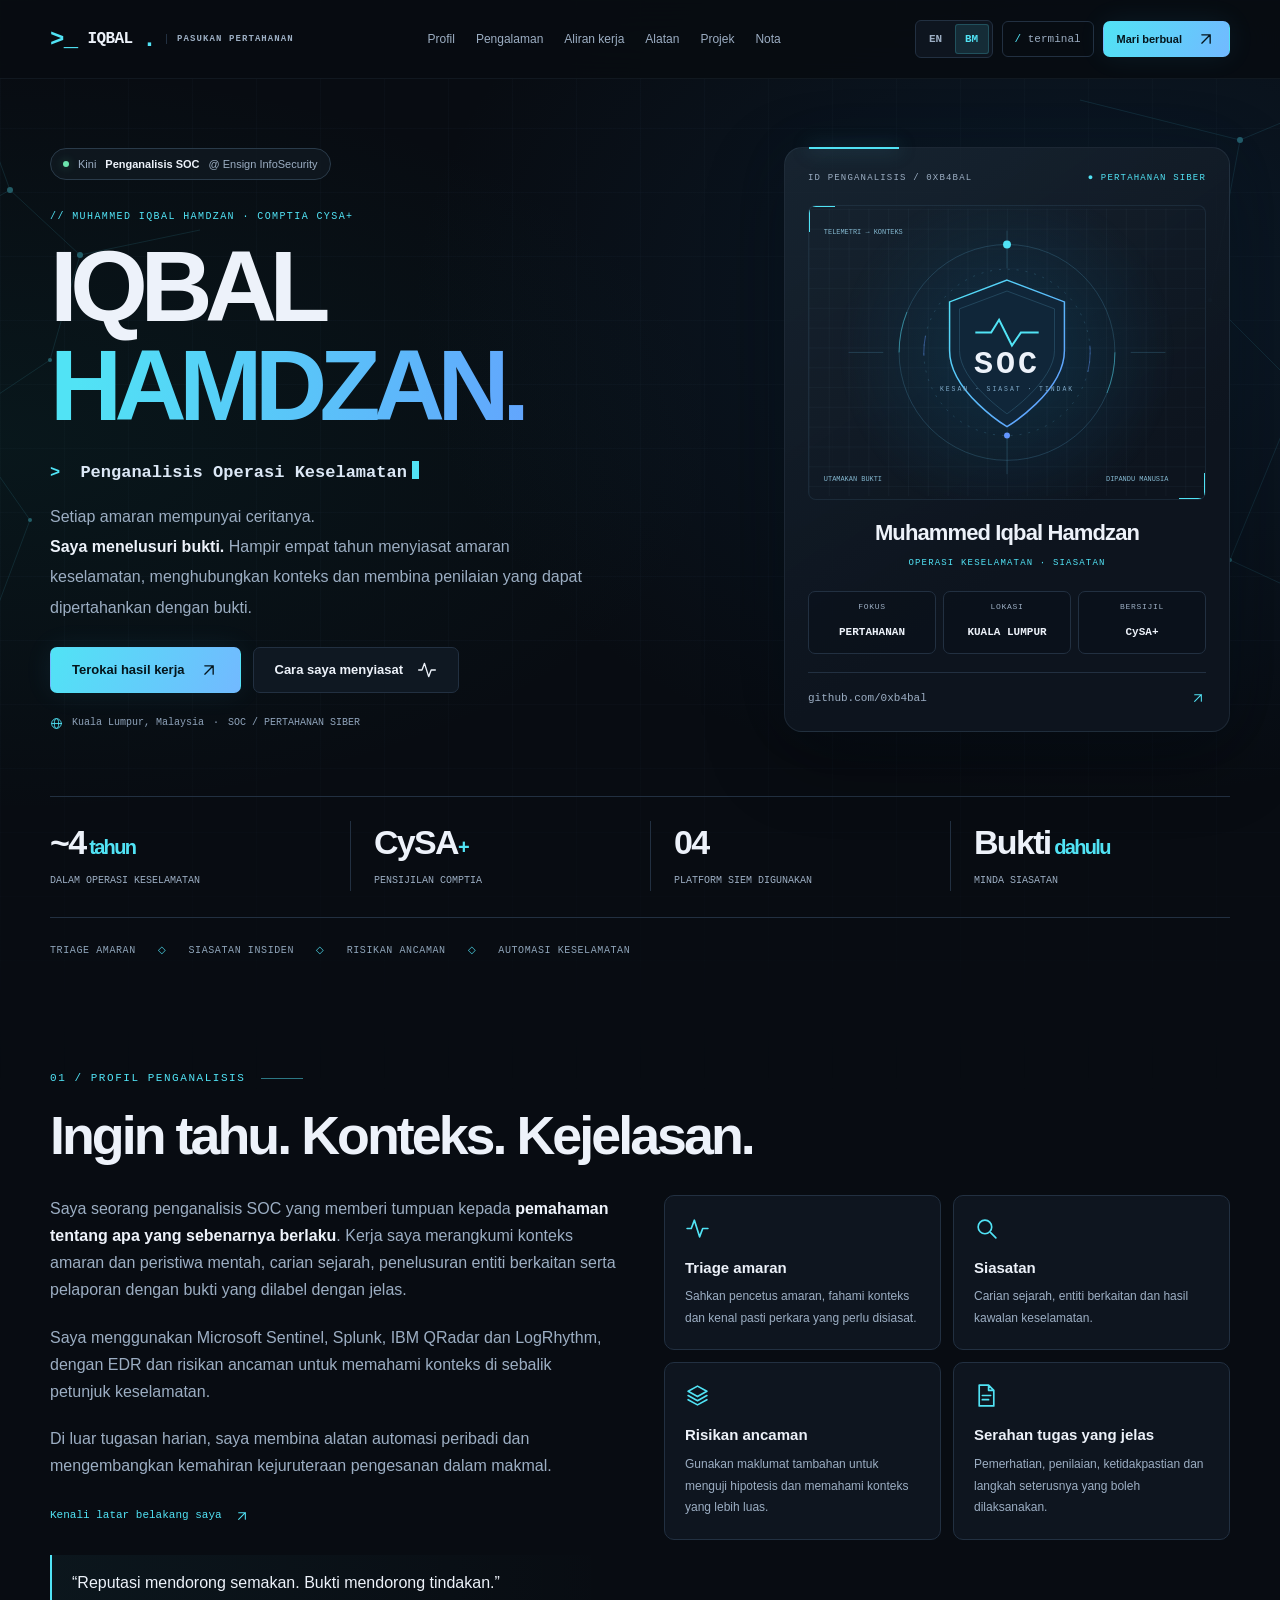
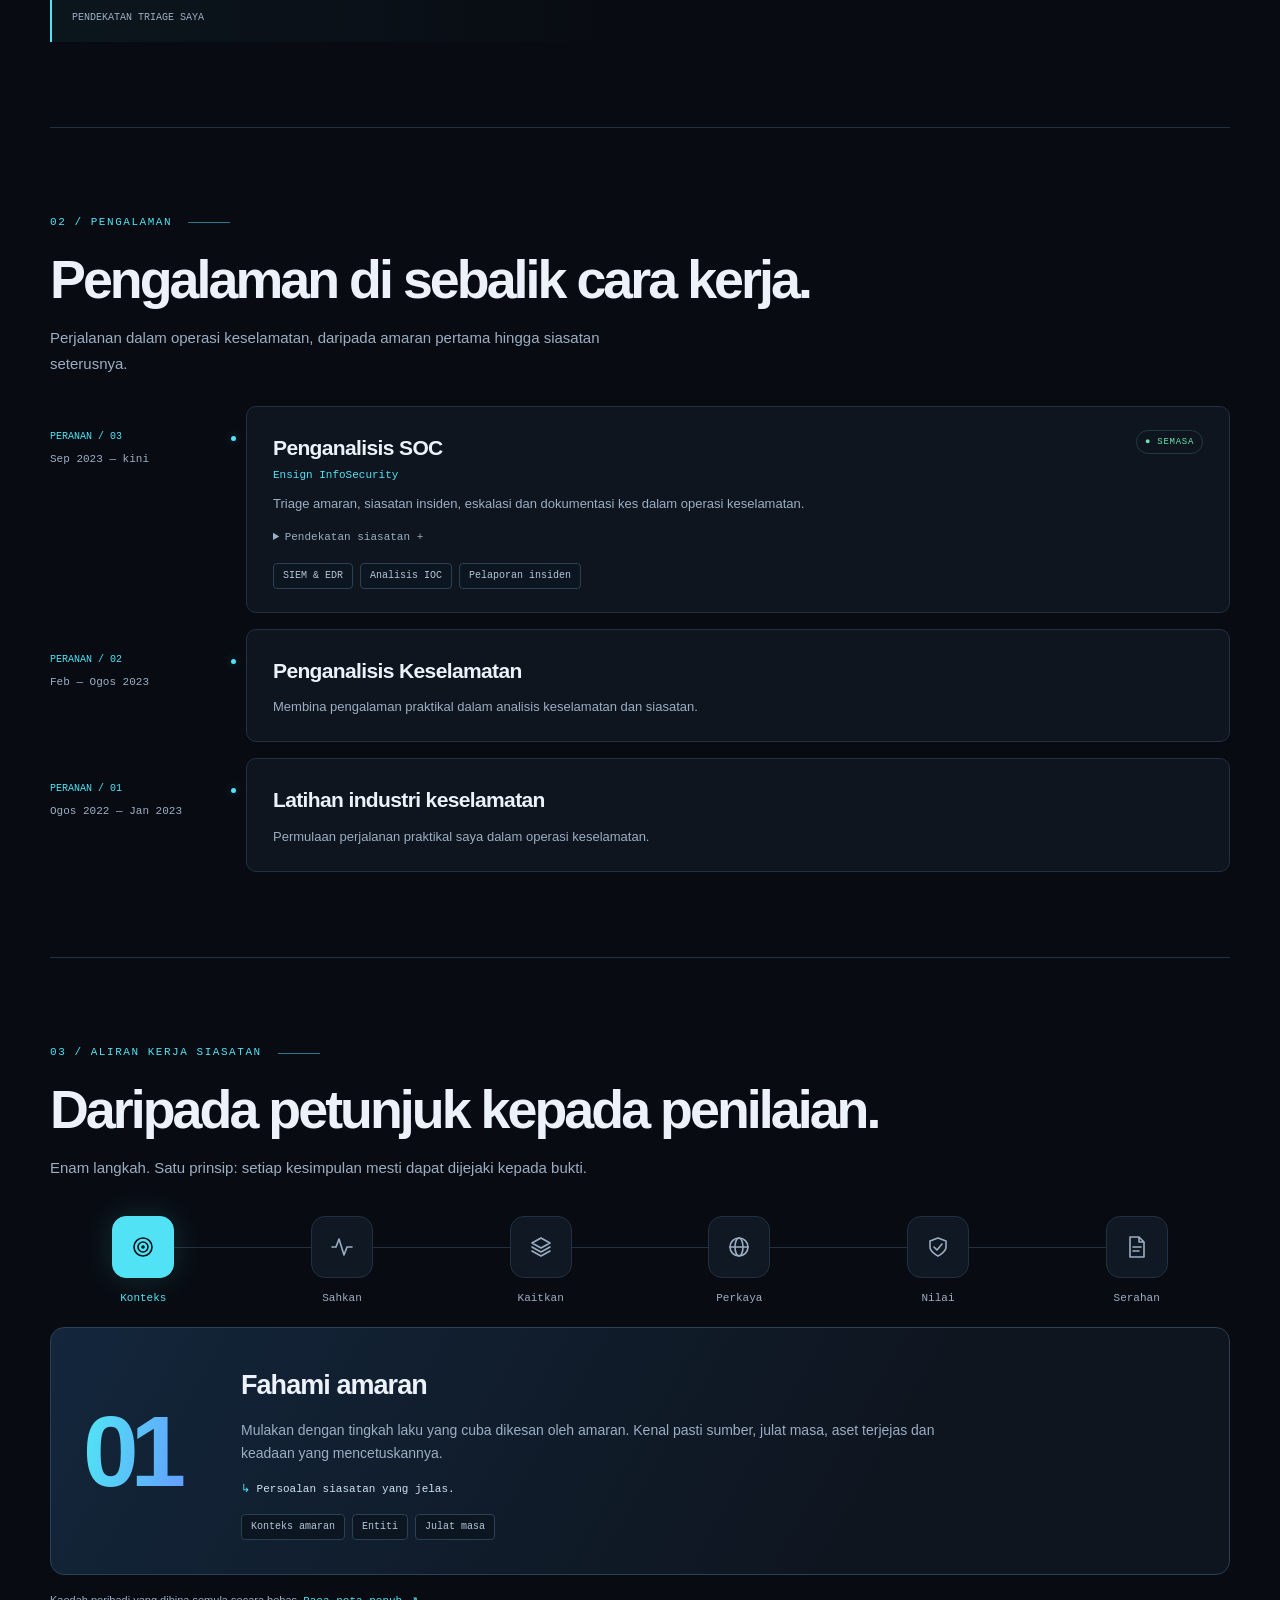
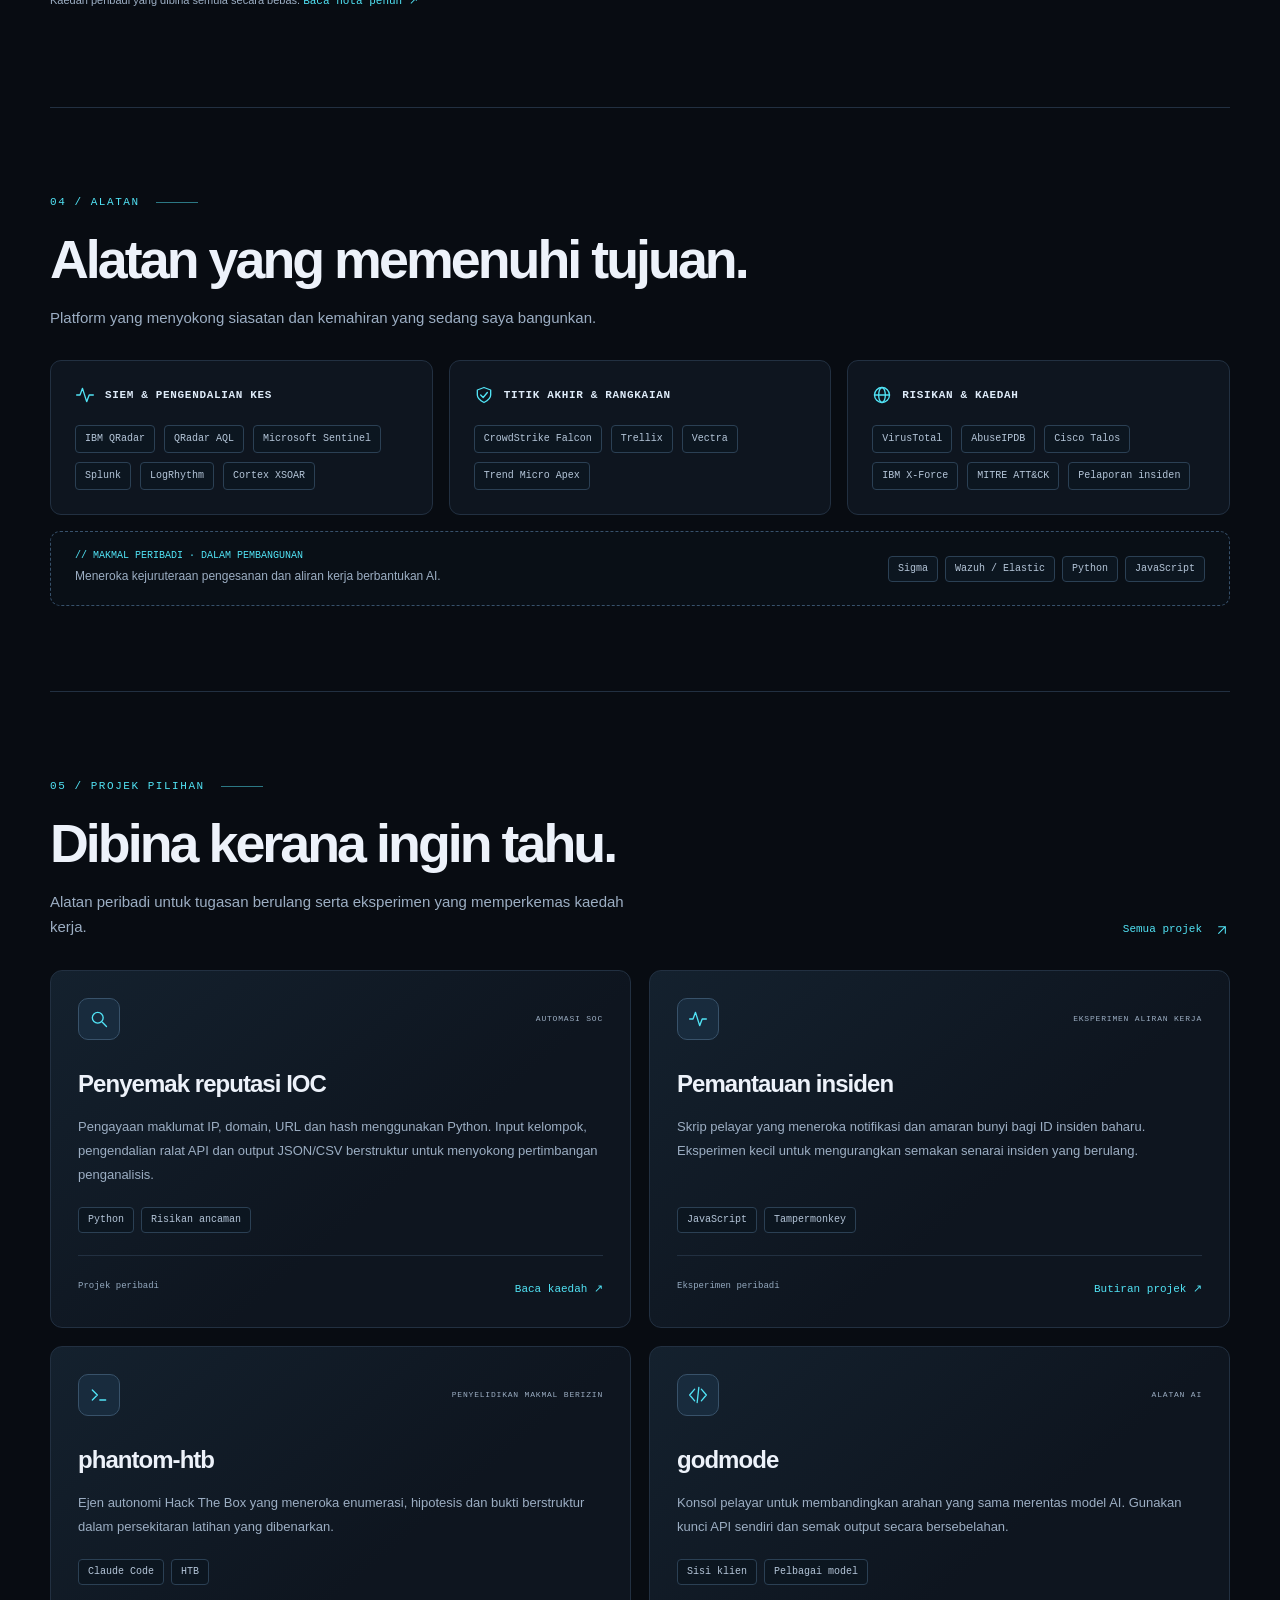
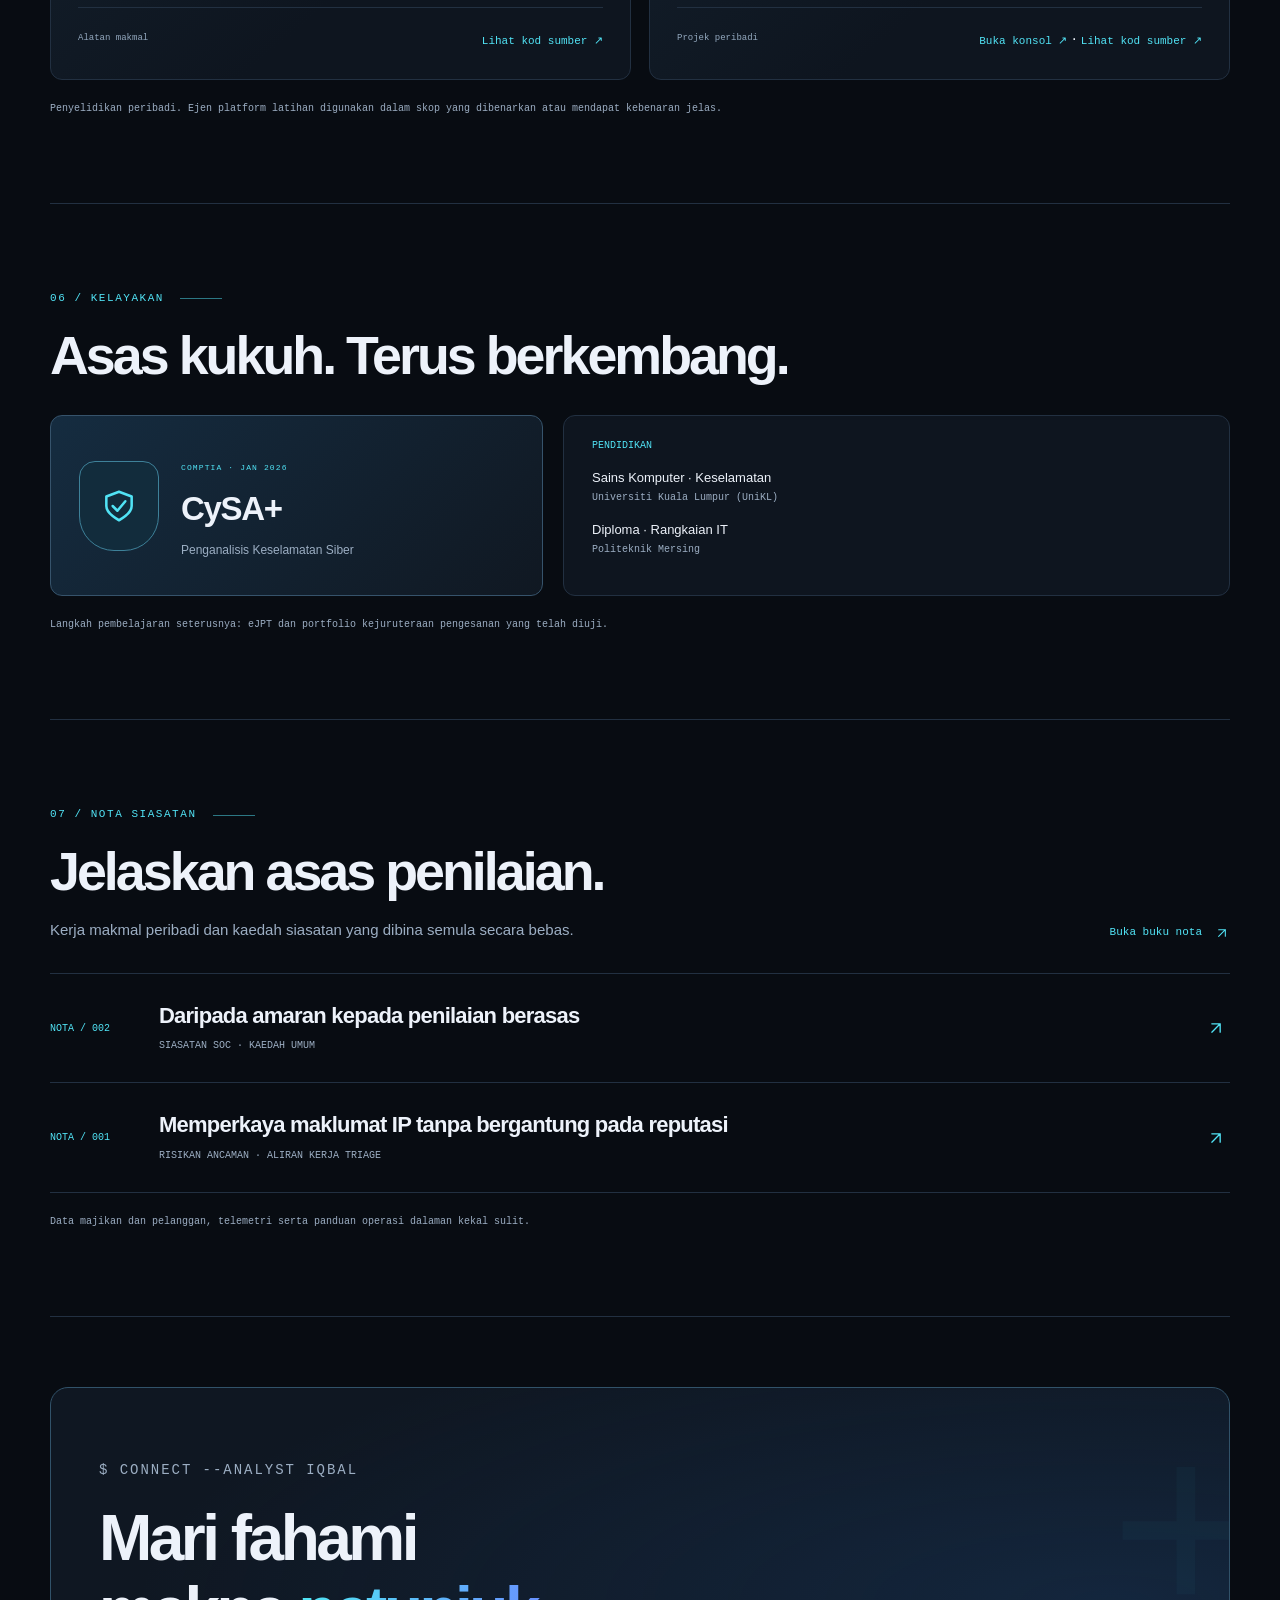
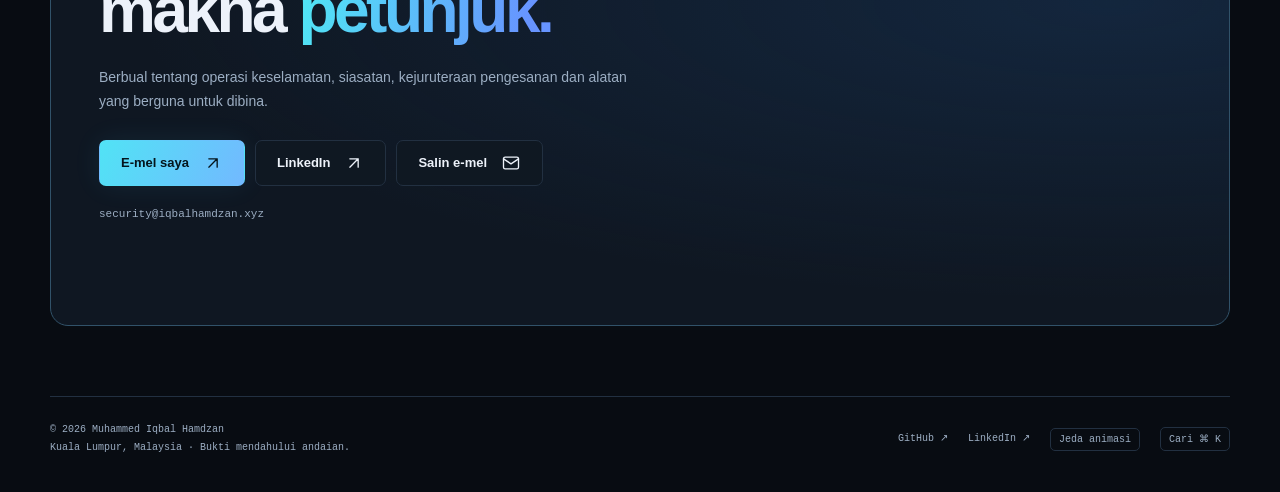
==== ms/index.html @ 588bd23f "Add English and Bahasa Melayu portfolio pages and language switch" ====
<!doctype html>
<html lang="ms"><head>
<meta charset="utf-8">
<meta name="viewport" content="width=device-width, initial-scale=1">
<title>Iqbal Hamdzan — Penganalisis SOC &amp; Penyiasat Keselamatan</title>
<meta name="description" content="Penganalisis SOC di Kuala Lumpur. Siasatan berpandukan bukti, triage insiden, risikan ancaman dan automasi keselamatan peribadi.">
<meta name="color-scheme" content="dark">
<meta name="theme-color" content="#080c12">
<link rel="canonical" href="https://iqbalhamdzan.xyz/ms/">
<meta property="og:type" content="website">
<meta property="og:title" content="Iqbal Hamdzan — Penganalisis SOC &amp; Penyiasat Keselamatan">
<meta property="og:description" content="Penganalisis SOC di Kuala Lumpur. Siasatan berpandukan bukti, triage insiden, risikan ancaman dan automasi keselamatan peribadi.">
<meta property="og:url" content="https://iqbalhamdzan.xyz/ms/">
<link rel="icon" href="/assets/favicon.svg" type="image/svg+xml">
<link rel="stylesheet" href="/assets/style.css?v=20261116">
<!-- Language alternatives -->
<link rel="alternate" hreflang="en" href="https://iqbalhamdzan.xyz/">
<link rel="alternate" hreflang="ms" href="https://iqbalhamdzan.xyz/ms/">
<link rel="alternate" hreflang="x-default" href="https://iqbalhamdzan.xyz/">
<meta property="og:locale" content="ms_MY">
<meta property="og:locale:alternate" content="en_MY">
<script src="/assets/language.js?v=20261116"></script>
<script src="/assets/translations.js?v=20261116" defer></script>
<script src="/assets/site.js?v=20261116" defer></script>
</head>
<body><div class="ambient" aria-hidden="true"><svg class="network" viewBox="0 0 1440 1100" preserveAspectRatio="xMidYMin slice"><g class="drift" fill="none" stroke="#4fcde855"><path d="M0 240 90 190 160 255 130 360 40 420 0 390M90 190 50 80 0 60M160 255 280 230M40 420 110 520 65 640M1440 90 1320 140 1290 300 1380 390 1440 350M1320 140 1160 100M1290 300 1180 340M1380 390 1310 560 1440 620"/></g><g class="drift" fill="#51e3f5"><circle cx="90" cy="190" r="3"/><circle cx="160" cy="255" r="3"/><circle cx="130" cy="360" r="2"/><circle cx="40" cy="420" r="3"/><circle cx="110" cy="520" r="2"/><circle cx="1320" cy="140" r="3"/><circle cx="1290" cy="300" r="2"/><circle cx="1380" cy="390" r="3"/><circle cx="1310" cy="560" r="2"/></g></svg></div><a class="skip" href="#main">Langkau ke kandungan</a>
<header class="site-header"><div class="container header-inner">
<a class="brand" href="/ms/" aria-label="Laman utama Iqbal SOC"><span class="brand-mark">&gt;_</span> IQBAL<span class="brand-mark">.</span><small>PASUKAN PERTAHANAN</small></a>
<nav class="desktop-nav" aria-label="Navigasi utama"><a href="/ms/#profile">Profil</a><a href="/ms/#experience">Pengalaman</a><a href="/ms/#workflow">Aliran kerja</a><a href="/ms/#toolkit">Alatan</a><a href="/ms/projects.html">Projek</a><a href="/ms/notes/">Nota</a></nav>
<details class="mobile-menu"><summary>☰ Menu</summary><nav aria-label="Navigasi mudah alih"><a href="/ms/#profile">Profil</a><a href="/ms/#experience">Pengalaman</a><a href="/ms/#workflow">Aliran kerja</a><a href="/ms/#toolkit">Alatan</a><a href="/ms/projects.html">Projek</a><a href="/ms/notes/">Nota</a><a href="/ms/#credentials">Kelayakan</a><a href="/ms/about.html">Tentang saya</a><a href="/ms/#contact">Hubungi</a><button type="button" class="terminal-trigger" data-open-terminal aria-haspopup="dialog" hidden>/ terminal</button></nav></details>
<div class="header-actions"><nav class="language-switch" aria-label="Bahasa"><a href="/" data-language="en" lang="en" hreflang="en" aria-label="English">EN</a><a href="/ms/" data-language="ms" lang="ms" hreflang="ms" aria-label="Bahasa Melayu" aria-current="page">BM</a></nav><button class="terminal-trigger" data-open-terminal aria-haspopup="dialog" hidden><span>/</span> terminal</button><a class="button primary small" href="/ms/#contact">Mari berbual <svg class="icon" viewBox="0 0 24 24" fill="none" stroke="currentColor" stroke-width="1.6" stroke-linecap="round" stroke-linejoin="round" aria-hidden="true"><path d="M7 17 17 7M7 7h10v10"/></svg></a></div>
</div></header><div class="container"><main id="main">
<section class="hero" aria-labelledby="hero-title"><div class="hero-copy">
<p class="status-line"><span class="status-dot"></span>Kini <strong>Penganalisis SOC</strong> @ Ensign InfoSecurity</p>
<p class="eyebrow">// MUHAMMED IQBAL HAMDZAN · COMPTIA CySA+</p>
<h1 id="hero-title"><span>IQBAL</span><span class="gradient-text">HAMDZAN.</span></h1>
<p class="role-line"><span>&gt;</span> Penganalisis Operasi Keselamatan</p>
<p class="hero-description">Setiap amaran mempunyai ceritanya.<br><strong>Saya menelusuri bukti.</strong> Hampir empat tahun menyiasat amaran keselamatan, menghubungkan konteks dan membina penilaian yang dapat dipertahankan dengan bukti.</p>
<div class="hero-actions"><a class="button primary" href="#projects">Terokai hasil kerja <svg class="icon" viewBox="0 0 24 24" fill="none" stroke="currentColor" stroke-width="1.6" stroke-linecap="round" stroke-linejoin="round" aria-hidden="true"><path d="M7 17 17 7M7 7h10v10"/></svg></a><a class="button" href="#workflow">Cara saya menyiasat <svg class="icon" viewBox="0 0 24 24" fill="none" stroke="currentColor" stroke-width="1.6" stroke-linecap="round" stroke-linejoin="round" aria-hidden="true"><path d="M2 12h4l3-8 5 16 3-8h5"/></svg></a></div>
<p class="hero-footnote"><svg class="icon" viewBox="0 0 24 24" fill="none" stroke="currentColor" stroke-width="1.6" stroke-linecap="round" stroke-linejoin="round" aria-hidden="true"><circle cx="12" cy="12" r="9"/><ellipse cx="12" cy="12" rx="4" ry="9"/><path d="M3 12h18"/></svg> Kuala Lumpur, Malaysia <span>·</span> SOC / PERTAHANAN SIBER</p>
</div><aside class="identity-card" aria-label="Kad identiti penganalisis">
<div class="card-label"><span>ID PENGANALISIS / 0XB4BAL</span><span>● PERTAHANAN SIBER</span></div>
<div class="identity-art"><svg viewBox="0 0 400 290" role="img" aria-labelledby="identity-art-title"><title id="identity-art-title">Perisai SOC dikelilingi nod telemetri yang saling berhubung</title>
<defs><pattern id="id-grid" width="20" height="20" patternUnits="userSpaceOnUse"><path d="M20 0H0V20" fill="none" stroke="#8acbf510"/></pattern><linearGradient id="shield-stroke" x2="1" y2="1"><stop stop-color="#51e3f5"/><stop offset="1" stop-color="#6295ff"/></lineargradient></defs>
<path d="M0 0H400V290H0z" fill="url(#id-grid)"/><g fill="none" stroke="#4c91b148"><circle cx="200" cy="145" r="109"/><circle cx="200" cy="145" r="84" stroke-dasharray="2 7"/><path d="M200 22v38m0 170v38M75 145H40m320 0h-35"/></g>
<g class="orbit" stroke="#51e3f570" fill="none"><circle cx="200" cy="145" r="109" stroke-dasharray="42 300"/><circle cx="200" cy="36" r="4" fill="#51e3f5" stroke="none"/></g>
<g class="orbit orbit-reverse" stroke="#6295ff70" fill="none"><circle cx="200" cy="145" r="84" stroke-dasharray="20 240"/><circle cx="200" cy="229" r="3" fill="#6295ff" stroke="none"/></g>
<path d="m200 72 58 22v49c0 42-58 77-58 77s-58-35-58-77V94z" fill="#102639" stroke="url(#shield-stroke)" stroke-width="1.5"/>
<path d="m200 83 48 18v42c0 31-48 64-48 64s-48-33-48-64v-42z" fill="none" stroke="#36668180"/>
<path d="M168 125h16l8-13 13 26 9-13h18" fill="none" stroke="#51e3f5" stroke-width="2"/>
<text x="200" y="166" text-anchor="middle" fill="#edf2fa" font-family="Consolas,monospace" font-size="32" font-weight="700" letter-spacing="3">SOC</text>
<text x="200" y="184" text-anchor="middle" fill="#7fa9c8" font-family="Consolas,monospace" font-size="6.5" letter-spacing="2">KESAN · SIASAT · TINDAK</text>
<g fill="#83b6ce" font-family="Consolas,monospace" font-size="7"><text x="15" y="25">TELEMETRI → KONTEKS</text><text x="15" y="275">UTAMAKAN BUKTI</text><text x="300" y="275">DIPANDU MANUSIA</text></g>
</svg></div>
<h2 class="identity-name">Muhammed Iqbal Hamdzan</h2><p class="identity-role">OPERASI KESELAMATAN · SIASATAN</p>
<div class="identity-meta"><div><span>FOKUS</span><strong>PERTAHANAN</strong></div><div><span>LOKASI</span><strong>KUALA LUMPUR</strong></div><div><span>BERSIJIL</span><strong>CySA+</strong></div></div>
<a class="identity-link" href="https://github.com/0xb4bal"><span>github.com/0xb4bal</span><svg class="icon" viewBox="0 0 24 24" fill="none" stroke="currentColor" stroke-width="1.6" stroke-linecap="round" stroke-linejoin="round" aria-hidden="true"><path d="M7 17 17 7M7 7h10v10"/></svg></a></aside></section>
<div class="stats-strip" aria-label="Latar belakang profesional"><div class="stat"><strong>~4<small> tahun</small></strong><span>DALAM OPERASI KESELAMATAN</span></div><div class="stat"><strong>CySA<small>+</small></strong><span>PENSIJILAN COMPTIA</span></div><div class="stat"><strong>04</strong><span>PLATFORM SIEM DIGUNAKAN</span></div><div class="stat"><strong>Bukti<small> dahulu</small></strong><span>MINDA SIASATAN</span></div></div>
<div class="domain-strip" aria-label="Bidang kerja"><span>Triage amaran</span><span>Siasatan insiden</span><span>Risikan ancaman</span><span>Automasi keselamatan</span></div>
<section id="profile" class="section">
<div class="section-heading"><div><p class="section-kicker">01 / PROFIL PENGANALISIS</p><h2>Ingin tahu. Konteks. Kejelasan.</h2></div></div>
<div class="profile-layout"><div class="profile-copy"><p>Saya seorang penganalisis SOC yang memberi tumpuan kepada <strong>pemahaman tentang apa yang sebenarnya berlaku</strong>. Kerja saya merangkumi konteks amaran dan peristiwa mentah, carian sejarah, penelusuran entiti berkaitan serta pelaporan dengan bukti yang dilabel dengan jelas.</p><p>Saya menggunakan Microsoft Sentinel, Splunk, IBM QRadar dan LogRhythm, dengan EDR dan risikan ancaman untuk memahami konteks di sebalik petunjuk keselamatan.</p><p>Di luar tugasan harian, saya membina alatan automasi peribadi dan mengembangkan kemahiran kejuruteraan pengesanan dalam makmal.</p><a class="text-link" href="/ms/about.html">Kenali latar belakang saya <svg class="icon" viewBox="0 0 24 24" fill="none" stroke="currentColor" stroke-width="1.6" stroke-linecap="round" stroke-linejoin="round" aria-hidden="true"><path d="M7 17 17 7M7 7h10v10"/></svg></a><blockquote class="principle"><p>“Reputasi mendorong semakan. Bukti mendorong tindakan.”</p><cite>PENDEKATAN TRIAGE SAYA</cite></blockquote></div>
<div class="expertise-grid"><article class="expertise"><svg class="icon" viewBox="0 0 24 24" fill="none" stroke="currentColor" stroke-width="1.6" stroke-linecap="round" stroke-linejoin="round" aria-hidden="true"><path d="M2 12h4l3-8 5 16 3-8h5"/></svg><h3>Triage amaran</h3><p>Sahkan pencetus amaran, fahami konteks dan kenal pasti perkara yang perlu disiasat.</p></article><article class="expertise"><svg class="icon" viewBox="0 0 24 24" fill="none" stroke="currentColor" stroke-width="1.6" stroke-linecap="round" stroke-linejoin="round" aria-hidden="true"><circle cx="10.5" cy="10.5" r="6.5"/><path d="m16 16 5 5"/></svg><h3>Siasatan</h3><p>Carian sejarah, entiti berkaitan dan hasil kawalan keselamatan.</p></article><article class="expertise"><svg class="icon" viewBox="0 0 24 24" fill="none" stroke="currentColor" stroke-width="1.6" stroke-linecap="round" stroke-linejoin="round" aria-hidden="true"><path d="m12 3 9 5-9 5-9-5zM3 12l9 5 9-5M3 16l9 5 9-5"/></svg><h3>Risikan ancaman</h3><p>Gunakan maklumat tambahan untuk menguji hipotesis dan memahami konteks yang lebih luas.</p></article><article class="expertise"><svg class="icon" viewBox="0 0 24 24" fill="none" stroke="currentColor" stroke-width="1.6" stroke-linecap="round" stroke-linejoin="round" aria-hidden="true"><path d="M14 2H5v20h14V7zM14 2v5h5M8 12h8M8 16h6"/></svg><h3>Serahan tugas yang jelas</h3><p>Pemerhatian, penilaian, ketidakpastian dan langkah seterusnya yang boleh dilaksanakan.</p></article></div></div></section>
<section id="experience" class="section"><div class="section-heading"><div><p class="section-kicker">02 / PENGALAMAN</p><h2>Pengalaman di sebalik cara kerja.</h2><p class="section-intro">Perjalanan dalam operasi keselamatan, daripada amaran pertama hingga siasatan seterusnya.</p></div></div>
<div class="timeline">
<article class="timeline-item"><div class="timeline-date"><span>PERANAN / 03</span>Sep 2023 — kini</div><div class="timeline-card"><span class="now-tag">● SEMASA</span><h3>Penganalisis SOC</h3><p class="company">Ensign InfoSecurity</p><p>Triage amaran, siasatan insiden, eskalasi dan dokumentasi kes dalam operasi keselamatan.</p><details><summary>Pendekatan siasatan +</summary><p>Fahami konteks amaran, semak medan yang dihuraikan dan peristiwa mentah, cari aktiviti terdahulu, telusuri entiti berkaitan dan sahkan hasil kawalan sebelum mendokumentasikan penilaian.</p></details><div class="tag-row"><span class="tag">SIEM &amp; EDR</span><span class="tag">Analisis IOC</span><span class="tag">Pelaporan insiden</span></div></div></article>
<article class="timeline-item"><div class="timeline-date"><span>PERANAN / 02</span>Feb — Ogos 2023</div><div class="timeline-card"><h3>Penganalisis Keselamatan</h3><p>Membina pengalaman praktikal dalam analisis keselamatan dan siasatan.</p></div></article>
<article class="timeline-item"><div class="timeline-date"><span>PERANAN / 01</span>Ogos 2022 — Jan 2023</div><div class="timeline-card"><h3>Latihan industri keselamatan</h3><p>Permulaan perjalanan praktikal saya dalam operasi keselamatan.</p></div></article>
</div></section>
<section id="workflow" class="section"><div class="section-heading"><div><p class="section-kicker">03 / ALIRAN KERJA SIASATAN</p><h2>Daripada petunjuk kepada penilaian.</h2><p class="section-intro">Enam langkah. Satu prinsip: setiap kesimpulan mesti dapat dijejaki kepada bukti.</p></div></div>
<div class="workflow-enhanced" hidden><div class="workflow-tabs" role="tablist" aria-label="Peringkat siasatan"><button type="button" class="workflow-tab" id="stage-0" role="tab" aria-controls="workflow-panel" aria-selected="true" tabindex="0" data-stage="0"><svg class="icon" viewBox="0 0 24 24" fill="none" stroke="currentColor" stroke-width="1.6" stroke-linecap="round" stroke-linejoin="round" aria-hidden="true"><circle cx="12" cy="12" r="9"/><circle cx="12" cy="12" r="5"/><circle cx="12" cy="12" r="1"/></svg>Konteks</button><button type="button" class="workflow-tab" id="stage-1" role="tab" aria-controls="workflow-panel" aria-selected="false" tabindex="-1" data-stage="1"><svg class="icon" viewBox="0 0 24 24" fill="none" stroke="currentColor" stroke-width="1.6" stroke-linecap="round" stroke-linejoin="round" aria-hidden="true"><path d="M2 12h4l3-8 5 16 3-8h5"/></svg>Sahkan</button><button type="button" class="workflow-tab" id="stage-2" role="tab" aria-controls="workflow-panel" aria-selected="false" tabindex="-1" data-stage="2"><svg class="icon" viewBox="0 0 24 24" fill="none" stroke="currentColor" stroke-width="1.6" stroke-linecap="round" stroke-linejoin="round" aria-hidden="true"><path d="m12 3 9 5-9 5-9-5zM3 12l9 5 9-5M3 16l9 5 9-5"/></svg>Kaitkan</button><button type="button" class="workflow-tab" id="stage-3" role="tab" aria-controls="workflow-panel" aria-selected="false" tabindex="-1" data-stage="3"><svg class="icon" viewBox="0 0 24 24" fill="none" stroke="currentColor" stroke-width="1.6" stroke-linecap="round" stroke-linejoin="round" aria-hidden="true"><circle cx="12" cy="12" r="9"/><ellipse cx="12" cy="12" rx="4" ry="9"/><path d="M3 12h18"/></svg>Perkaya</button><button type="button" class="workflow-tab" id="stage-4" role="tab" aria-controls="workflow-panel" aria-selected="false" tabindex="-1" data-stage="4"><svg class="icon" viewBox="0 0 24 24" fill="none" stroke="currentColor" stroke-width="1.6" stroke-linecap="round" stroke-linejoin="round" aria-hidden="true"><path d="m12 3 8 3v6c0 5-8 9-8 9s-8-4-8-9V6z"/><path d="m8 12 3 3 5-6"/></svg>Nilai</button><button type="button" class="workflow-tab" id="stage-5" role="tab" aria-controls="workflow-panel" aria-selected="false" tabindex="-1" data-stage="5"><svg class="icon" viewBox="0 0 24 24" fill="none" stroke="currentColor" stroke-width="1.6" stroke-linecap="round" stroke-linejoin="round" aria-hidden="true"><path d="M14 2H5v20h14V7zM14 2v5h5M8 12h8M8 16h6"/></svg>Serahan</button></div>
<div class="workflow-panel" id="workflow-panel" role="tabpanel" aria-labelledby="stage-0" tabindex="0"><div class="workflow-number gradient-text">01</div><div><h3>Fahami amaran</h3><p class="workflow-description">Mulakan dengan tingkah laku yang cuba dikesan oleh amaran. Kenal pasti sumber, julat masa, aset terjejas dan keadaan yang mencetuskannya.</p><p class="outcome">Persoalan siasatan yang jelas.</p><div class="tag-row workflow-tags"><span class="tag">Konteks amaran</span><span class="tag">Entiti</span><span class="tag">Julat masa</span></div></div></div></div>
<ol class="nojs-workflow"><li><strong>Fahami amaran.</strong> Mulakan dengan tingkah laku yang cuba dikesan oleh amaran. Kenal pasti sumber, julat masa, aset terjejas dan keadaan yang mencetuskannya.</li><li><strong>Sahkan telemetri.</strong> Bandingkan medan yang dihuraikan dengan peristiwa mentah. Semak cap masa, makna medan dan jurang maklumat sebelum menganggap entri log sebagai bukti.</li><li><strong>Hubungkan bukti.</strong> Cari aktiviti terdahulu dan telusuri IP, akaun, hos serta peristiwa berkaitan. Tentukan sama ada tingkah laku itu terpencil, berulang atau sebahagian daripada corak yang lebih luas.</li><li><strong>Lengkapkan konteks.</strong> Gunakan risikan ancaman untuk menyokong hipotesis. Pertimbangkan infrastruktur bersama, kemutakhiran sumber dan perbezaan antara penyedia sebelum membuat kesimpulan.</li><li><strong>Nilai hasilnya.</strong> Bezakan cubaan tindakan daripada tindakan yang berjaya. Tafsir respons kawalan keselamatan mengikut konteks, nyatakan tahap keyakinan dan jelaskan ketidakpastian yang masih ada.</li><li><strong>Dokumentasikan dan serahkan.</strong> Catat pemerhatian, penilaian, ketidakpastian, potensi impak dan tindakan seterusnya yang disyorkan. Berikan konteks yang mencukupi untuk penganalisis seterusnya menyambung tugas.</li></ol>
<p class="workflow-foot">Kaedah peribadi yang dibina semula secara bebas. <a class="text-link" href="/ms/notes/alert-to-disposition.html">Baca nota penuh ↗</a></p></section>
<section id="toolkit" class="section"><div class="section-heading"><div><p class="section-kicker">04 / ALATAN</p><h2>Alatan yang memenuhi tujuan.</h2><p class="section-intro">Platform yang menyokong siasatan dan kemahiran yang sedang saya bangunkan.</p></div></div>
<div class="toolkit-grid"><article class="tool-card"><div class="tool-label"><svg class="icon" viewBox="0 0 24 24" fill="none" stroke="currentColor" stroke-width="1.6" stroke-linecap="round" stroke-linejoin="round" aria-hidden="true"><path d="M2 12h4l3-8 5 16 3-8h5"/></svg><h3>SIEM &amp; PENGENDALIAN KES</h3></div><div class="tag-row"><span class="tag">IBM QRadar</span><span class="tag">QRadar AQL</span><span class="tag">Microsoft Sentinel</span><span class="tag">Splunk</span><span class="tag">LogRhythm</span><span class="tag">Cortex XSOAR</span></div></article><article class="tool-card"><div class="tool-label"><svg class="icon" viewBox="0 0 24 24" fill="none" stroke="currentColor" stroke-width="1.6" stroke-linecap="round" stroke-linejoin="round" aria-hidden="true"><path d="m12 3 8 3v6c0 5-8 9-8 9s-8-4-8-9V6z"/><path d="m8 12 3 3 5-6"/></svg><h3>TITIK AKHIR &amp; RANGKAIAN</h3></div><div class="tag-row"><span class="tag">CrowdStrike Falcon</span><span class="tag">Trellix</span><span class="tag">Vectra</span><span class="tag">Trend Micro Apex</span></div></article><article class="tool-card"><div class="tool-label"><svg class="icon" viewBox="0 0 24 24" fill="none" stroke="currentColor" stroke-width="1.6" stroke-linecap="round" stroke-linejoin="round" aria-hidden="true"><circle cx="12" cy="12" r="9"/><ellipse cx="12" cy="12" rx="4" ry="9"/><path d="M3 12h18"/></svg><h3>RISIKAN &amp; KAEDAH</h3></div><div class="tag-row"><span class="tag">VirusTotal</span><span class="tag">AbuseIPDB</span><span class="tag">Cisco Talos</span><span class="tag">IBM X-Force</span><span class="tag">MITRE ATT&amp;CK</span><span class="tag">Pelaporan insiden</span></div></article></div>
<div class="learning-row"><p><strong>// MAKMAL PERIBADI · DALAM PEMBANGUNAN</strong>Meneroka kejuruteraan pengesanan dan aliran kerja berbantukan AI.</p><div class="tag-row"><span class="tag">Sigma</span><span class="tag">Wazuh / Elastic</span><span class="tag">Python</span><span class="tag">JavaScript</span></div></div></section>
<section id="projects" class="section"><div class="section-heading"><div><p class="section-kicker">05 / PROJEK PILIHAN</p><h2>Dibina kerana ingin tahu.</h2><p class="section-intro">Alatan peribadi untuk tugasan berulang serta eksperimen yang memperkemas kaedah kerja.</p></div><a class="text-link" href="/ms/projects.html">Semua projek <svg class="icon" viewBox="0 0 24 24" fill="none" stroke="currentColor" stroke-width="1.6" stroke-linecap="round" stroke-linejoin="round" aria-hidden="true"><path d="M7 17 17 7M7 7h10v10"/></svg></a></div>
<div class="project-grid"><article class="project-card" data-category="soc">
<div class="project-top"><span class="project-icon"><svg class="icon" viewBox="0 0 24 24" fill="none" stroke="currentColor" stroke-width="1.6" stroke-linecap="round" stroke-linejoin="round" aria-hidden="true"><circle cx="10.5" cy="10.5" r="6.5"/><path d="m16 16 5 5"/></svg></span><span class="project-category">AUTOMASI SOC</span></div>
<h3>Penyemak reputasi IOC</h3><p>Pengayaan maklumat IP, domain, URL dan hash menggunakan Python. Input kelompok, pengendalian ralat API dan output JSON/CSV berstruktur untuk menyokong pertimbangan penganalisis.</p><div class="tag-row"><span class="tag">Python</span><span class="tag">Risikan ancaman</span></div>
<div class="project-bottom"><span>Projek peribadi</span><div><a href="/ms/notes/ioc-enrichment-workflow.html">Baca kaedah ↗</a></div></div></article><article class="project-card" data-category="soc">
<div class="project-top"><span class="project-icon"><svg class="icon" viewBox="0 0 24 24" fill="none" stroke="currentColor" stroke-width="1.6" stroke-linecap="round" stroke-linejoin="round" aria-hidden="true"><path d="M2 12h4l3-8 5 16 3-8h5"/></svg></span><span class="project-category">EKSPERIMEN ALIRAN KERJA</span></div>
<h3>Pemantauan insiden</h3><p>Skrip pelayar yang meneroka notifikasi dan amaran bunyi bagi ID insiden baharu. Eksperimen kecil untuk mengurangkan semakan senarai insiden yang berulang.</p><div class="tag-row"><span class="tag">JavaScript</span><span class="tag">Tampermonkey</span></div>
<div class="project-bottom"><span>Eksperimen peribadi</span><div><a href="/ms/projects.html#soc-automation">Butiran projek ↗</a></div></div></article><article class="project-card" data-category="lab">
<div class="project-top"><span class="project-icon"><svg class="icon" viewBox="0 0 24 24" fill="none" stroke="currentColor" stroke-width="1.6" stroke-linecap="round" stroke-linejoin="round" aria-hidden="true"><path d="m4 6 6 6-6 6M13 18h7"/></svg></span><span class="project-category">PENYELIDIKAN MAKMAL BERIZIN</span></div>
<h3>phantom-htb</h3><p>Ejen autonomi Hack The Box yang meneroka enumerasi, hipotesis dan bukti berstruktur dalam persekitaran latihan yang dibenarkan.</p><div class="tag-row"><span class="tag">Claude Code</span><span class="tag">HTB</span></div>
<div class="project-bottom"><span>Alatan makmal</span><div><a href="https://github.com/0xb4bal/phantom-htb">Lihat kod sumber ↗</a></div></div></article><article class="project-card" data-category="lab">
<div class="project-top"><span class="project-icon"><svg class="icon" viewBox="0 0 24 24" fill="none" stroke="currentColor" stroke-width="1.6" stroke-linecap="round" stroke-linejoin="round" aria-hidden="true"><path d="m8 5-6 7 6 7m8-14 6 7-6 7m-3-16-2 18"/></svg></span><span class="project-category">ALATAN AI</span></div>
<h3>godmode</h3><p>Konsol pelayar untuk membandingkan arahan yang sama merentas model AI. Gunakan kunci API sendiri dan semak output secara bersebelahan.</p><div class="tag-row"><span class="tag">Sisi klien</span><span class="tag">Pelbagai model</span></div>
<div class="project-bottom"><span>Projek peribadi</span><div><a href="https://0xb4bal.github.io/godmode">Buka konsol ↗</a> · <a href="https://github.com/0xb4bal/godmode">Lihat kod sumber ↗</a></div></div></article></div><p class="publication-note">Penyelidikan peribadi. Ejen platform latihan digunakan dalam skop yang dibenarkan atau mendapat kebenaran jelas.</p></section>
<section id="credentials" class="section"><div class="section-heading"><div><p class="section-kicker">06 / KELAYAKAN</p><h2>Asas kukuh. Terus berkembang.</h2></div></div>
<div class="credentials-grid"><article class="cert-card"><div class="cert-symbol"><svg class="icon" viewBox="0 0 24 24" fill="none" stroke="currentColor" stroke-width="1.6" stroke-linecap="round" stroke-linejoin="round" aria-hidden="true"><path d="m12 3 8 3v6c0 5-8 9-8 9s-8-4-8-9V6z"/><path d="m8 12 3 3 5-6"/></svg></div><div><span class="eyebrow">COMPTIA · JAN 2026</span><h3>CySA+</h3><p>Penganalisis Keselamatan Siber</p></div></article><article class="education"><h3>PENDIDIKAN</h3><p>Sains Komputer · Keselamatan<span>Universiti Kuala Lumpur (UniKL)</span></p><p>Diploma · Rangkaian IT<span>Politeknik Mersing</span></p></article></div><p class="publication-note">Langkah pembelajaran seterusnya: eJPT dan portfolio kejuruteraan pengesanan yang telah diuji.</p></section>
<section id="notes" class="section"><div class="section-heading"><div><p class="section-kicker">07 / NOTA SIASATAN</p><h2>Jelaskan asas penilaian.</h2><p class="section-intro">Kerja makmal peribadi dan kaedah siasatan yang dibina semula secara bebas.</p></div><a class="text-link" href="/ms/notes/">Buka buku nota <svg class="icon" viewBox="0 0 24 24" fill="none" stroke="currentColor" stroke-width="1.6" stroke-linecap="round" stroke-linejoin="round" aria-hidden="true"><path d="M7 17 17 7M7 7h10v10"/></svg></a></div>
<div class="note-list"><a class="note-row" href="/ms/notes/alert-to-disposition.html"><span class="note-index">NOTA / 002</span><div><h3>Daripada amaran kepada penilaian berasas</h3><p>SIASATAN SOC · KAEDAH UMUM</p></div><svg class="icon" viewBox="0 0 24 24" fill="none" stroke="currentColor" stroke-width="1.6" stroke-linecap="round" stroke-linejoin="round" aria-hidden="true"><path d="M7 17 17 7M7 7h10v10"/></svg></a><a class="note-row" href="/ms/notes/ioc-enrichment-workflow.html"><span class="note-index">NOTA / 001</span><div><h3>Memperkaya maklumat IP tanpa bergantung pada reputasi</h3><p>RISIKAN ANCAMAN · ALIRAN KERJA TRIAGE</p></div><svg class="icon" viewBox="0 0 24 24" fill="none" stroke="currentColor" stroke-width="1.6" stroke-linecap="round" stroke-linejoin="round" aria-hidden="true"><path d="M7 17 17 7M7 7h10v10"/></svg></a></div><p class="publication-note">Data majikan dan pelanggan, telemetri serta panduan operasi dalaman kekal sulit.</p></section>
<section id="contact" class="contact" aria-labelledby="contact-title"><p class="eyebrow">$ connect --analyst iqbal</p><h2 id="contact-title">Mari fahami<br>makna <span class="gradient-text">petunjuk.</span></h2><p>Berbual tentang operasi keselamatan, siasatan, kejuruteraan pengesanan dan alatan yang berguna untuk dibina.</p><div class="contact-actions"><a class="button primary" href="mailto:security@iqbalhamdzan.xyz">E-mel saya <svg class="icon" viewBox="0 0 24 24" fill="none" stroke="currentColor" stroke-width="1.6" stroke-linecap="round" stroke-linejoin="round" aria-hidden="true"><path d="M7 17 17 7M7 7h10v10"/></svg></a><a class="button" href="https://www.linkedin.com/in/iqbalhamdzan">LinkedIn <svg class="icon" viewBox="0 0 24 24" fill="none" stroke="currentColor" stroke-width="1.6" stroke-linecap="round" stroke-linejoin="round" aria-hidden="true"><path d="M7 17 17 7M7 7h10v10"/></svg></a><button class="button copy-email" hidden>Salin e-mel <svg class="icon" viewBox="0 0 24 24" fill="none" stroke="currentColor" stroke-width="1.6" stroke-linecap="round" stroke-linejoin="round" aria-hidden="true"><rect x="3" y="5" width="18" height="14" rx="2"/><path d="m3 7 9 6 9-6"/></svg></button></div><a class="contact-email" href="mailto:security@iqbalhamdzan.xyz">security@iqbalhamdzan.xyz</a><div class="copy-status" role="status" aria-live="polite"></div></section>
</main><footer class="site-footer"><div>© <span data-year>2026</span> Muhammed Iqbal Hamdzan<br>Kuala Lumpur, Malaysia · Bukti mendahului andaian.</div><div class="footer-links"><a href="https://github.com/0xb4bal">GitHub ↗</a><a href="https://www.linkedin.com/in/iqbalhamdzan">LinkedIn ↗</a><button class="motion-toggle" aria-pressed="false" hidden>Jeda animasi</button><button class="motion-toggle command-trigger" aria-haspopup="dialog" hidden>Cari <span aria-hidden="true">⌘ K</span></button></div></footer></div><dialog class="terminal" id="terminal" aria-labelledby="terminal-title">
<div class="dialog-bar"><span id="terminal-title"><span class="window-dots" aria-hidden="true"><i></i><i></i><i></i></span>visitor@iqbal-soc: ~</span><button class="dialog-close" data-close aria-label="Tutup terminal">ESC ×</button></div>
<div class="terminal-output" role="log" aria-label="Output terminal" aria-live="polite" tabindex="0"><p class="terminal-command">Selamat datang ke konsol penganalisis.</p><p class="terminal-response">Terokai portfolio melalui arahan. Taip help untuk bermula.</p></div>
<form class="terminal-form"><label for="terminal-input">visitor:~$</label><input id="terminal-input" name="command" aria-label="Arahan terminal" placeholder="help" autocomplete="off" autocapitalize="off" spellcheck="false" maxlength="120"><button type="submit">Jalankan ↵</button></form>
<div class="terminal-suggestions" aria-label="Cadangan arahan"><button type="button" data-command="whoami">whoami</button><button type="button" data-command="skills">skills</button><button type="button" data-command="workflow">workflow</button><button type="button" data-command="help">help</button></div><div class="terminal-caption">Navigasi portfolio sahaja · / untuk buka · ↑ ↓ sejarah arahan · Esc untuk tutup</div></dialog>
<dialog id="command-palette" class="palette" aria-label="Cari halaman"><div class="palette-top"><svg class="icon" viewBox="0 0 24 24" fill="none" stroke="currentColor" stroke-width="1.6" stroke-linecap="round" stroke-linejoin="round" aria-hidden="true"><circle cx="10.5" cy="10.5" r="6.5"/><path d="m16 16 5 5"/></svg><input type="search" aria-label="Cari halaman" placeholder="Cari halaman atau bahagian…" autocomplete="off"><button class="dialog-close" data-close aria-label="Tutup carian">ESC</button></div><div class="palette-results">
<a href="/ms/">Utama<small>Gambaran keseluruhan</small></a>
<a href="/ms/#profile">Profil penganalisis<small>Tentang saya</small></a>
<a href="/ms/#experience">Pengalaman<small>Kerjaya</small></a>
<a href="/ms/#workflow">Aliran kerja siasatan<small>Enam langkah</small></a>
<a href="/ms/#toolkit">Alatan<small>Kemahiran</small></a>
<a href="/ms/#credentials">Kelayakan<small>Pendidikan</small></a>
<a href="/ms/projects.html">Projek<small>SOC, makmal &amp; AI</small></a>
<a href="/ms/notes/">Nota pengesanan<small>Buku nota</small></a>
<a href="/ms/notes/ioc-enrichment-workflow.html">Memperkaya maklumat IP tanpa bergantung pada reputasi<small>Baca</small></a>
<a href="/ms/notes/alert-to-disposition.html">Daripada amaran kepada penilaian berasas<small>Baca</small></a>
<a href="/ms/about.html">Latar belakang &amp; hubungan<small>Latar belakang</small></a>
<p class="palette-empty" hidden>Tiada halaman sepadan. Cuba “aliran kerja” atau “nota”.</p></div><div class="terminal-caption">↑ ↓ untuk navigasi · Enter untuk buka · Esc untuk tutup</div></dialog></body></html>
---- assets/style.css ----
/* Iqbal Hamdzan — SOC portfolio. Local assets; progressive enhancement. */
:root {
  color-scheme: dark;
  --bg: #080c12;
  --panel: #0e151f;
  --panel-raised: #131e2c;
  --line: #223041;
  --text: #edf2fa;
  --muted: #9caec3;
  --cyan: #51e3f5;
  --blue: #6295ff;
  --green: #6ce4ad;
  --mono: Consolas, "Liberation Mono", monospace;
  --sans: "Segoe UI", Arial, sans-serif;
}
* { box-sizing: border-box; }
html { scroll-behavior: smooth; scroll-padding-top: 100px; }
body { margin: 0; color: var(--text); background: var(--bg); font: 16px/1.7 var(--sans); -webkit-font-smoothing: antialiased; }
body:has(dialog[open]) { overflow: hidden; }
::selection { background: var(--cyan); color: var(--bg); }
a { color: inherit; text-decoration: none; text-underline-offset: 5px; }
a:hover { color: var(--cyan); }
button, input { font: inherit; }
button { cursor: pointer; }
button, a { -webkit-tap-highlight-color: transparent; }
button { color: inherit; }
a:focus-visible, button:focus-visible, input:focus-visible, summary:focus-visible, [tabindex]:focus-visible {
  outline: 2px solid var(--cyan); outline-offset: 5px;
}
button:disabled { cursor: default; }
[hidden] { display: none !important; }
.icon { width: 20px; height: 20px; flex: 0 0 auto; vertical-align: middle; }
.container { width: min(1180px, calc(100% - 96px)); margin-inline: auto; position: relative; }
.ambient { position: absolute; inset: 0 0 auto; height: 1100px; z-index: -1; overflow: hidden; pointer-events: none;
  background: radial-gradient(ellipse at 85% 28%, #1a4f7d36, transparent 44%), radial-gradient(ellipse at 0 40%, #0d78701a, transparent 40%); }
.ambient:before { content: ""; position: absolute; inset: 0; background-image: linear-gradient(#627e9e0a 1px, transparent 1px), linear-gradient(90deg,#627e9e0a 1px,transparent 1px); background-size: 64px 64px; mask-image: linear-gradient(#000, #000 60%, transparent); }
.network { position: absolute; width: 100%; height: 100%; opacity: .36; }
.network .drift { animation: drift 14s ease-in-out infinite alternate; }
@keyframes drift { to { transform: translateY(18px); opacity: .45; } }
.skip { position: fixed; left: 16px; top: -80px; background: var(--cyan); color: var(--bg); padding: 10px 18px; z-index: 100; }
.skip:focus { top: 12px; }
.site-header { position: sticky; top: 0; z-index: 20; border-bottom: 1px solid #95bad013; background: #080c12ed; backdrop-filter: blur(18px); }
.header-inner { min-height: 78px; display: flex; align-items: center; justify-content: space-between; gap: 24px; }
.brand { display: flex; gap: 10px; align-items: center; font: 700 16px var(--mono); letter-spacing: -.04em; white-space: nowrap; }
.brand-mark { color: var(--cyan); font-size: 24px; }
.brand small { font-size: 9px; letter-spacing: .12em; color: var(--muted); border-left: 1px solid var(--line); padding-left: 10px; }
.desktop-nav { display: flex; align-items: center; gap: 21px; }
.desktop-nav a { font-size: 12px; color: var(--muted); }
.desktop-nav a:hover, .desktop-nav a[aria-current] { color: var(--cyan); }
.header-actions { display: flex; gap: 9px; align-items: center; }
.language-switch { display: inline-flex; flex: 0 0 auto; gap: 2px; padding: 3px; border: 1px solid var(--line); border-radius: 6px; background: #0e151f; }
.language-switch a { display: grid; place-items: center; min-width: 34px; min-height: 30px; padding: 4px 7px; border-radius: 3px; font: 600 11px var(--mono); color: var(--muted); }
.language-switch a[aria-current="page"] { background: #51e3f51c; color: var(--cyan); box-shadow: inset 0 0 0 1px #51e3f533; }
.language-switch a:hover { color: var(--text); background: #1a2d40; }
.header-actions { flex-shrink: 0; }
.brand small { max-width: 170px; }
.button { display: inline-flex; align-items: center; justify-content: center; gap: 14px; min-height: 46px; padding: 11px 21px; border: 1px solid var(--line); background: #0f1822; border-radius: 7px; font-size: 13px; font-weight: 600; transition: transform .2s, border-color .2s, background .2s; }
.button:hover { transform: translateY(-2px); border-color: #51e3f580; color: var(--text); background: #142633; }
.button.primary { color: #04151c; background: linear-gradient(115deg, var(--cyan), #72b9ff); border-color: transparent; box-shadow: 0 0 28px #43c9fc15; }
.button.primary:hover { box-shadow: 0 0 28px #43c9fc30; }
.button.small { min-height: 36px; padding: 7px 13px; font-size: 11px; }
.terminal-trigger { font: 11px var(--mono); color: var(--muted); min-height: 36px; padding: 7px 12px; background: transparent; border: 1px solid var(--line); border-radius: 6px; }
.terminal-trigger span { color: var(--cyan); }
.mobile-menu { display: none; }
.section-kicker, .eyebrow { color: var(--cyan); font: 11px/1.8 var(--mono); text-transform: uppercase; letter-spacing: .14em; }
.section-kicker { display: flex; align-items: center; gap: 16px; margin: 0 0 16px; }
.section-kicker:after { content: ""; width: 42px; height: 1px; background: var(--cyan); opacity: .5; }
.hero { display: grid; grid-template-columns: minmax(0, 1.5fr) minmax(0, 1fr); align-items: center; gap: 65px; padding: 68px 0 64px; min-height: 680px; }
.status-line { display: inline-flex; gap: 9px; align-items: center; border: 1px solid #2a3b4a; background: #111a22c0; border-radius: 30px; padding: 6px 12px; font-size: 11px; color: var(--muted); margin: 0 0 28px; }
.status-line strong { color: var(--text); font-weight: 600; }
.status-dot { width: 6px; height: 6px; border-radius: 50%; background: var(--green); box-shadow: 0 0 10px #6ce4ad50; flex: 0 0 auto; }
.hero .eyebrow { font-size: 10px; margin: 0 0 12px; }
.hero h1 { font-family: "Arial Black", var(--sans); font-weight: 900; font-size: clamp(64px, 7.8vw, 108px); letter-spacing: -.075em; line-height: .99; margin: 0 0 24px; }
.hero h1 span { display: block; }
.gradient-text { background: linear-gradient(100deg, var(--cyan) 5%, #6794ff 90%); color: var(--cyan); background-clip: text; -webkit-text-fill-color: transparent; }
.role-line { font: 600 17px/1.5 var(--mono); color: #dce8f6; margin: 24px 0 16px; }
.role-line span { color: var(--cyan); padding-right: 10px; }
.role-line:after { content: ""; display: inline-block; width: 7px; height: 18px; background: var(--cyan); margin-left: 5px; vertical-align: -2px; animation: cursor 1.5s steps(1) infinite; }
@keyframes cursor { 50% { opacity: 0; } }
.hero-description { font-size: 16px; color: var(--muted); max-width: 540px; margin-bottom: 24px; line-height: 1.9; }
.hero-description strong { color: var(--text); font-weight: 600; }
.hero-actions { display: flex; flex-wrap: wrap; gap: 12px; }
.hero-footnote { margin: 22px 0 0; color: #8fa3ba; font: 10px/1.6 var(--mono); display: flex; gap: 9px; align-items: center; }
.hero-footnote .icon { width: 13px; height: 13px; color: var(--cyan); }
.identity-card { position: relative; padding: 23px; background: linear-gradient(145deg, #1b2936c9, #0d141e 65%); border: 1px solid #3d526450; border-radius: 18px; box-shadow: 0 25px 80px #0005, 0 0 70px #307aca0a; }
.identity-card:before { content: ""; position: absolute; width: 90px; height: 2px; background: var(--cyan); top: -1px; left: 24px; box-shadow: 0 0 18px #51e3f580; }
.card-label { display: flex; justify-content: space-between; gap: 10px; color: var(--muted); font: 9px/1.6 var(--mono); letter-spacing: .13em; }
.card-label span:last-child { color: var(--cyan); }
.identity-art { position: relative; margin: 20px 0 14px; background: radial-gradient(circle, #0f3952aa, #0a111b00 68%); border: 1px solid #34516850; border-radius: 8px; overflow: hidden; aspect-ratio: 1.35; }
.identity-art:before, .identity-art:after { content: ""; position: absolute; width: 25px; height: 25px; border-color: var(--cyan); border-style: solid; z-index: 2; }
.identity-art:before { top: 0; left: 0; border-width: 1px 0 0 1px; }
.identity-art:after { right: 0; bottom: 0; border-width: 0 1px 1px 0; }
.identity-art svg { width: 100%; height: 100%; display: block; }
.identity-art .orbit { transform-origin: 200px 145px; animation: orbit 40s linear infinite; }
.identity-art .orbit-reverse { animation-direction: reverse; animation-duration: 60s; }
@keyframes orbit { to { transform: rotate(360deg); } }
.identity-name { font-size: 22px; font-weight: 750; letter-spacing: -.04em; margin: 10px 0 0; text-align: center; }
.identity-role { font: 9px/1.7 var(--mono); letter-spacing: .13em; color: var(--cyan); text-align: center; margin: 4px 0 20px; }
.identity-meta { display: grid; grid-template-columns: repeat(3,1fr); gap: 7px; }
.identity-meta div { border: 1px solid var(--line); background: #080e1770; border-radius: 7px; padding: 10px 4px; text-align: center; }
.identity-meta span { display: block; font: 8px var(--mono); color: var(--muted); letter-spacing: .09em; margin-bottom: 5px; }
.identity-meta strong { font: 600 11px var(--mono); }
.identity-link { display: flex; justify-content: space-between; align-items: center; border-top: 1px solid var(--line); padding-top: 15px; margin-top: 18px; font: 11px var(--mono); color: var(--muted); }
.identity-link .icon { width: 16px; color: var(--cyan); }
.stats-strip { display: grid; grid-template-columns: repeat(4, 1fr); gap: 20px; border-block: 1px solid var(--line); padding: 24px 0 26px; }
.stat { padding-left: 23px; border-left: 1px solid var(--line); }
.stat:first-child { padding-left: 0; border: 0; }
.stat strong { display: block; font-size: 34px; line-height: 1.25; font-weight: 800; letter-spacing: -.05em; }
.stat strong small { font-size: 20px; color: var(--cyan); }
.stat span { font: 10px/1.5 var(--mono); color: var(--muted); }
.domain-strip { padding: 24px 0; display: flex; gap: 22px; flex-wrap: wrap; color: #8fa5ba; font: 10px/1.8 var(--mono); text-transform: uppercase; letter-spacing: .06em; }
.domain-strip span:not(:first-child):before { content: "◇"; color: var(--cyan); margin-right: 22px; }
.section { padding: 85px 0; border-bottom: 1px solid var(--line); scroll-margin-top: 20px; }
.section-heading { display: flex; gap: 24px; justify-content: space-between; align-items: flex-end; margin-bottom: 30px; }
.section h2, .contact h2 { font-size: clamp(36px, 4.2vw, 56px); line-height: 1.12; letter-spacing: -.055em; font-weight: 800; margin: 0; }
.section-intro { color: var(--muted); font-size: 15px; margin: 16px 0 0; max-width: 600px; }
.text-link { color: var(--cyan); font: 11px/1.7 var(--mono); display: inline-flex; align-items: center; gap: 12px; }
.text-link .icon { width: 16px; }
.profile-layout { display: grid; grid-template-columns: 1fr 1fr; gap: 48px; align-items: start; }
.profile-copy p { margin: 0 0 20px; color: var(--muted); font-size: 16px; }
.profile-copy strong { color: var(--text); font-weight: 600; }
.principle { border-left: 2px solid var(--cyan); background: linear-gradient(90deg,#51e3f50c,transparent); margin: 28px 0 0; padding: 14px 20px; }
.principle p { color: var(--text); margin: 0 0 5px; font-size: 16px; }
.principle cite { color: var(--muted); font: normal 10px var(--mono); }
.expertise-grid { display: grid; grid-template-columns: 1fr 1fr; gap: 12px; }
.expertise { background: var(--panel); border: 1px solid var(--line); border-radius: 10px; padding: 20px; }
.expertise > .icon { color: var(--cyan); width: 25px; height: 25px; margin-bottom: 14px; }
.expertise h3 { font-size: 15px; margin: 0 0 6px; font-weight: 700; }
.expertise p { margin: 0; color: var(--muted); font-size: 12px; line-height: 1.8; }
.timeline { display: grid; gap: 16px; }
.timeline-item { display: grid; grid-template-columns: 170px 1fr; gap: 26px; }
.timeline-date { font: 11px/1.7 var(--mono); color: var(--muted); padding-top: 22px; }
.timeline-date span { display: block; color: var(--cyan); font-size: 10px; margin-bottom: 5px; }
.timeline-card { position: relative; background: var(--panel); border: 1px solid var(--line); border-radius: 10px; padding: 23px 26px; }
.timeline-card:before { content: ""; position: absolute; width: 5px; height: 5px; border-radius: 50%; background: var(--cyan); top: 29px; left: -16px; box-shadow: 0 0 10px #51e3f550; }
.timeline-card h3 { font-size: 21px; letter-spacing: -.03em; margin: 0 0 3px; }
.timeline-card .company { font: 11px var(--mono); color: var(--cyan); margin: 0 0 12px; }
.timeline-card p { color: var(--muted); font-size: 13px; margin: 8px 0 0; }
.timeline-card details { margin-top: 13px; }
.timeline-card summary { color: var(--muted); font: 11px/1.8 var(--mono); cursor: pointer; width: fit-content; }
.timeline-card details[open] summary { color: var(--cyan); }
.tag-row { display: flex; flex-wrap: wrap; gap: 7px; }
.tag, .pill { display: inline-block; font: 10px/1.6 var(--mono); border: 1px solid #2b4054; color: #b5c6d9; background: #0c1620; padding: 4px 9px; border-radius: 4px; }
.timeline-card .tag-row { margin-top: 15px; }
.now-tag { float: right; font: 9px var(--mono); color: var(--green); letter-spacing: .08em; padding: 6px 8px; border: 1px solid #6ce4ad30; border-radius: 20px; }
.workflow-tabs { display: grid; grid-template-columns: repeat(6,1fr); gap: 12px; margin: 35px 0 20px; position: relative; }
.workflow-tabs:before { content: ""; height: 1px; background: var(--line); position: absolute; top: 31px; inset-inline: 8%; z-index: -1; }
.workflow-tab { border: 0; background: transparent; text-align: center; padding: 0 5px; color: var(--muted); font: 11px/1.6 var(--mono); }
.workflow-tab .icon { display: block; width: 62px; height: 62px; background: #101923; border: 1px solid var(--line); border-radius: 14px; padding: 18px; margin: 0 auto 12px; transition: background .2s, color .2s, box-shadow .2s; }
.workflow-tab:hover { color: var(--text); }
.workflow-tab[aria-selected=true] { color: var(--cyan); }
.workflow-tab[aria-selected=true] .icon { color: #05121b; border-color: var(--cyan); background: var(--cyan); box-shadow: 0 0 30px #51e3f528; }
.workflow-panel { display: grid; grid-template-columns: 130px 1fr; gap: 28px; min-height: 248px; padding: 32px; background: linear-gradient(120deg,#13263b,#0e151f 70%); border: 1px solid #2a4055; border-radius: 14px; align-items: center; }
.workflow-number { font-size: 100px; font-weight: 900; line-height: 1; letter-spacing: -.08em; }
.workflow-panel h3 { font-size: 27px; font-weight: 750; letter-spacing: -.035em; margin: 0 0 10px; }
.workflow-panel p { font-size: 14px; color: var(--muted); margin: 0 0 14px; max-width: 730px; }
.workflow-panel .outcome { color: #d0e4f4; font: 11px/1.8 var(--mono); }
.workflow-panel .outcome:before { content: "↳ "; color: var(--cyan); }
.workflow-foot { margin-top: 16px; color: var(--muted); font-size: 11px; }
.nojs-workflow { margin: 28px 0; color: var(--muted); }
.nojs-workflow li { margin-bottom: 14px; }
.nojs-workflow strong { color: var(--text); }
.toolkit-grid { display: grid; grid-template-columns: repeat(3,1fr); gap: 16px; }
.tool-card { border: 1px solid var(--line); border-radius: 11px; padding: 24px; background: var(--panel); }
.tool-card .tool-label { display: flex; align-items: center; gap: 10px; margin-bottom: 20px; }
.tool-label .icon { color: var(--cyan); }
.tool-label h3 { font: 600 11px/1.7 var(--mono); color: #deebf9; letter-spacing: .06em; margin: 0; }
.tool-card .tag-row { gap: 9px; }
.tool-card .tag { padding: 5px 9px; }
.learning-row { display: flex; gap: 24px; align-items: center; justify-content: space-between; margin-top: 16px; border: 1px dashed #37516b; padding: 18px 24px; border-radius: 10px; background: #0e162066; }
.learning-row p { color: var(--muted); font-size: 12px; margin: 0; }
.learning-row strong { color: var(--cyan); font: 10px var(--mono); display: block; margin-bottom: 5px; }
.project-grid { display: grid; grid-template-columns: repeat(2,1fr); gap: 18px; }
.project-card { display: flex; flex-direction: column; background: linear-gradient(140deg, #14212e, #0e151f 60%); border: 1px solid var(--line); border-radius: 12px; padding: 27px; min-width: 0; transition: border-color .2s, transform .2s; }
.project-card:hover { border-color: #47758e; transform: translateY(-3px); }
.project-top { display: flex; justify-content: space-between; align-items: center; gap: 12px; margin-bottom: 24px; }
.project-icon { padding: 10px; display: grid; place-items: center; border: 1px solid #38526a; border-radius: 10px; color: var(--cyan); background: #182b3d; }
.project-category { font: 8px var(--mono); letter-spacing: .1em; color: var(--muted); }
.project-card h3 { font-size: 24px; font-weight: 700; letter-spacing: -.04em; margin: 0 0 10px; }
.project-card p { color: var(--muted); font-size: 13px; line-height: 1.85; margin: 0 0 20px; }
.project-card .tag-row { margin-top: auto; }
.project-bottom { display: flex; align-items: center; justify-content: space-between; flex-wrap: wrap; gap: 12px; border-top: 1px solid var(--line); padding-top: 17px; margin-top: 22px; }
.project-bottom span { color: #94a9bf; font: 9px var(--mono); }
.project-bottom a { color: var(--cyan); font: 11px var(--mono); }
.filters { display: flex; flex-wrap: wrap; gap: 8px; margin-bottom: 22px; }
.filter-button { border: 1px solid var(--line); border-radius: 30px; background: #0e151f; color: var(--muted); padding: 8px 15px; font: 11px var(--mono); }
.filter-button[aria-pressed=true] { background: #163446; color: var(--cyan); border-color: #3a7685; }
.result-count { font: 10px var(--mono); color: var(--muted); margin: 16px 0 0; }
.credentials-grid { display: grid; grid-template-columns: .85fr 1.15fr; gap: 20px; }
.cert-card { display: flex; gap: 22px; align-items: center; padding: 28px; border: 1px solid #36536b; border-radius: 12px; background: linear-gradient(135deg,#152c40,#101822); }
.cert-symbol { width: 80px; height: 90px; flex-shrink: 0; display: grid; place-items: center; background: #122c3c; border: 1px solid #3e8199; border-radius: 16px 16px 35px 35px; color: var(--cyan); }
.cert-symbol .icon { width: 38px; height: 38px; }
.cert-card h3 { font-size: 33px; font-weight: 800; margin: 3px 0; letter-spacing: -.04em; }
.cert-card p { color: var(--muted); margin: 0; font-size: 12px; }
.cert-card .eyebrow { font-size: 8px; }
.education { border: 1px solid var(--line); border-radius: 12px; padding: 24px 28px; background: var(--panel); }
.education h3 { font: 10px var(--mono); color: var(--cyan); margin: 0 0 16px; }
.education p { margin: 12px 0; font-size: 13px; }
.education p span { display: block; color: var(--muted); font: 10px/1.8 var(--mono); }
.note-list { border-top: 1px solid var(--line); }
.note-row { display: grid; grid-template-columns: 85px 1fr 24px; align-items: center; gap: 24px; border-bottom: 1px solid var(--line); padding: 28px 0; }
.note-row:hover { background: #51e3f503; }
.note-index { font: 10px var(--mono); color: var(--cyan); }
.note-row h3 { margin: 0 0 7px; font-size: 22px; line-height: 1.3; letter-spacing: -.035em; }
.note-row p { margin: 0; color: var(--muted); font: 10px/1.7 var(--mono); }
.note-row > .icon { color: var(--cyan); }
.publication-note { color: var(--muted); font: 10px/1.8 var(--mono); margin: 20px 0 0; }
.contact { position: relative; padding: 70px 48px; margin: 70px 0; background: radial-gradient(ellipse at 90% 40%,#1d477950,transparent 65%), #0f1722; border: 1px solid #315269; border-radius: 18px; overflow: hidden; }
.contact:before { content: "+"; position: absolute; font: 260px/1 var(--mono); right: -35px; top: 30px; color: #51e3f508; }
.contact .eyebrow { margin: 0 0 20px; }
.contact h2 { max-width: 700px; font-size: clamp(40px,5vw,64px); }
.contact p { color: var(--muted); max-width: 550px; font-size: 14px; margin: 20px 0 26px; }
.contact-actions { display: flex; flex-wrap: wrap; gap: 10px; }
.contact .contact-email { display: inline-block; margin-top: 22px; color: var(--muted); font: 11px var(--mono); overflow-wrap: anywhere; }
.copy-status { font: 11px var(--mono); color: var(--cyan); min-height: 18px; margin: 12px 0 0; }
.site-footer { display: flex; justify-content: space-between; align-items: center; gap: 24px; padding: 24px 0 35px; border-top: 1px solid var(--line); font: 10px/1.8 var(--mono); color: var(--muted); }
.footer-links { display: flex; gap: 20px; align-items: center; }
.motion-toggle { padding: 5px 8px; color: var(--muted); border: 1px solid var(--line); background: transparent; border-radius: 5px; font: 10px var(--mono); }
.page-content { max-width: 820px; margin: 68px auto 90px; min-height: 55vh; }
.page-content.wide { max-width: 100%; }
.breadcrumb { display: inline-flex; align-items: center; gap: 8px; color: var(--muted); font: 10px var(--mono); margin-bottom: 28px; }
.page-content > h1 { font-size: clamp(40px,5vw,68px); line-height: 1.1; font-weight: 800; letter-spacing: -.055em; margin: 14px 0 25px; }
.page-content > h2 { margin: 44px 0 16px; font-size: 27px; letter-spacing: -.035em; }
.page-content > p, .page-content li { color: #acbdd0; }
.page-content .lede { font-size: 18px; line-height: 1.9; }
.page-content > p a, .page-content li a, .page-content td a { color: var(--cyan); text-decoration: underline; }
.page-content li { margin-bottom: 10px; }
.page-content strong { color: var(--text); }
.page-content ol, .page-content ul { padding-left: 22px; }
.page-content .note { border-left: 2px solid var(--cyan); background: var(--panel); padding: 16px 22px; margin: 28px 0; font-size: 13px; color: var(--muted); }
.note p { margin: 0; }
.page-content table { border-collapse: collapse; width: 100%; font-size: 14px; }
.page-content th, .page-content td { text-align: left; padding: 16px 12px; border-bottom: 1px solid var(--line); vertical-align: top; }
.page-content th { font: 10px var(--mono); text-transform: uppercase; color: var(--muted); }
.page-content .project-grid { margin: 24px 0; }
.dim { color: var(--muted); }
.mono { font: 11px/1.8 var(--mono); }
code, pre { font-family: var(--mono); }
pre { overflow: auto; background: var(--panel); padding: 20px; border-radius: 8px; }
dialog { color: var(--text); background: #0a111a; border: 1px solid #36576c; border-radius: 14px; box-shadow: 0 30px 140px #000c; padding: 0; }
dialog::backdrop { background: #03070dd4; backdrop-filter: blur(8px); }
.terminal { width: min(740px, calc(100% - 32px)); }
.dialog-bar { display: flex; align-items: center; justify-content: space-between; gap: 18px; background: #111c27; padding: 14px 19px; border-bottom: 1px solid var(--line); font: 10px var(--mono); color: var(--muted); }
.window-dots { display: inline-flex; gap: 6px; margin-right: 14px; }
.window-dots i { width: 7px; height: 7px; background: #4b718a; border-radius: 50%; }
.window-dots i:first-child { background: var(--cyan); }
.dialog-close { border: 1px solid #34485b; border-radius: 4px; padding: 5px 7px; background: transparent; color: #b8c8d7; font: 9px var(--mono); }
.terminal-output { height: 290px; overflow-y: auto; padding: 22px; font: 12px/1.9 var(--mono); overflow-wrap: anywhere; }
.terminal-output p { white-space: pre-wrap; margin: 0 0 10px; }
.terminal-output .terminal-command { color: var(--cyan); }
.terminal-output .terminal-response { color: #bbccdc; }
.terminal-form { display: flex; align-items: center; gap: 10px; padding: 15px 22px; border-top: 1px solid var(--line); font: 12px var(--mono); }
.terminal-form label { color: var(--cyan); white-space: nowrap; }
.terminal-form input { min-width: 0; flex: 1; border: 0; outline: none; background: transparent; color: var(--text); font: 12px var(--mono); }
.terminal-form button { background: transparent; color: var(--cyan); border: 1px solid var(--line); border-radius: 4px; padding: 5px 9px; font: 10px var(--mono); }
.terminal-suggestions { padding: 0 22px 16px; display: flex; gap: 8px; flex-wrap: wrap; }
.terminal-suggestions button { border: 1px solid var(--line); background: #111f2c; border-radius: 4px; padding: 5px 9px; color: var(--muted); font: 10px var(--mono); }
.terminal-caption { font: 9px/1.8 var(--mono); padding: 12px 22px; color: var(--muted); border-top: 1px solid var(--line); }
.palette { width: min(600px, calc(100% - 32px)); }
.palette-top { display: flex; align-items: center; gap: 12px; padding: 17px; border-bottom: 1px solid var(--line); }
.palette input { background: transparent; border: 0; color: var(--text); width: 100%; min-width: 0; padding: 7px; font-size: 15px; }
.palette-results { max-height: 58vh; overflow-y: auto; padding: 10px; }
.palette-results a { display: flex; justify-content: space-between; gap: 20px; padding: 13px 12px; font-size: 13px; border-radius: 5px; }
.palette-results a:hover, .palette-results a:focus { background: #152c3f; color: var(--cyan); }
.palette-results small { color: var(--muted); font: 9px/1.7 var(--mono); }
.palette-empty { color: var(--muted); font-size: 13px; padding: 14px; }
.sr-only { position: absolute; width: 1px; height: 1px; overflow: hidden; clip-path: inset(50%); white-space: nowrap; }
@media (max-width: 1120px) {
  .container { width: calc(100% - 64px); }
  .desktop-nav { gap: 14px; }
  .desktop-nav a { font-size: 11px; }
  .brand small { display: none; }
  .header-inner { gap: 18px; }
  .hero { gap: 36px; }
  .hero h1 { font-size: 8.1vw; }
  .identity-card { padding: 19px; }
  .profile-layout { gap: 30px; }
}
@media (max-width: 900px) {
  .desktop-nav { display: none; }
  .mobile-menu { display: block; margin-left: auto; }
  .mobile-menu summary { list-style: none; font: 11px var(--mono); cursor: pointer; border: 1px solid var(--line); padding: 8px 13px; border-radius: 5px; color: var(--muted); }
  .mobile-menu summary::-webkit-details-marker { display: none; }
  .mobile-menu nav { position: absolute; right: 0; top: 70px; width: 230px; padding: 12px; background: #101a27; border: 1px solid #34516b; border-radius: 9px; box-shadow: 0 15px 50px #0007; }
  .mobile-menu nav a { display: block; padding: 10px 12px; font-size: 13px; }
  .hero { grid-template-columns: 1.2fr 1fr; gap: 28px; padding-top: 48px; min-height: 600px; }
  .hero h1 { font-size: 7.9vw; }
  .hero-description { font-size: 14px; }
  .identity-name { font-size: 19px; }
  .identity-role { font-size: 8px; }
  .profile-layout { grid-template-columns: 1fr; }
  .expertise-grid { grid-template-columns: repeat(4,1fr); }
  .expertise { padding: 16px; }
  .toolkit-grid { grid-template-columns: 1fr 1fr; }
  .tool-card:last-child { grid-column: 1 / -1; }
  .credentials-grid { grid-template-columns: 1fr 1fr; }
  .cert-card { padding: 22px; gap: 15px; }
  .cert-symbol { width: 55px; height: 70px; }
}
@media (max-width: 1200px) {
  .desktop-nav { display: none; }
  .mobile-menu { display: block; margin-left: auto; }
  .mobile-menu summary { list-style: none; font: 11px var(--mono); cursor: pointer; border: 1px solid var(--line); padding: 8px 13px; border-radius: 5px; color: var(--muted); }
  .mobile-menu summary::-webkit-details-marker { display: none; }
  .mobile-menu nav { position: absolute; right: 0; top: 70px; width: min(260px, 100%); max-height: calc(100dvh - 90px); overflow-y: auto; padding: 12px; background: #101a27; border: 1px solid #34516b; border-radius: 9px; box-shadow: 0 15px 50px #0007; }
  .mobile-menu nav a, .mobile-menu nav button { display: block; width: 100%; padding: 10px 12px; font-size: 13px; text-align: left; }
  .mobile-menu nav button { border: 0; }
}
@media (max-width: 680px) {
  .container { width: calc(100% - 36px); }
  .header-inner { min-height: 68px; gap: 9px; }
  .brand { font-size: 14px; gap: 5px; }
  .brand-mark { font-size: 21px; }
  .header-actions { gap: 6px; }
  .header-actions .button { display: none; }
  .header-actions .terminal-trigger { display: none; }
  .language-switch a { min-height: 32px; }
  .terminal-trigger { font-size: 10px; min-height: 33px; padding: 6px 9px; }
  .mobile-menu summary { padding: 7px 9px; font-size: 10px; }
  .hero { grid-template-columns: minmax(0, 1fr); padding: 36px 0 35px; gap: 34px; min-height: auto; }
  .status-line { font-size: 10px; margin-bottom: 27px; flex-wrap: wrap; max-width: 100%; }
  .hero .eyebrow { font-size: 9px; }
  .hero h1 { font-size: clamp(47px, 15.3vw, 82px); letter-spacing: -.07em; }
  .role-line { font-size: 14px; margin-top: 20px; }
  .hero-description { font-size: 14px; max-width: none; line-height: 1.85; }
  .hero-footnote { font-size: 9px; flex-wrap: wrap; }
  html[lang="ms"] .stats-strip .stat strong { font-size: 28px; }
  .identity-card { width: min(100%, 400px); justify-self: center; padding: 22px; }
  .identity-name { font-size: 24px; }
  .identity-art { aspect-ratio: 1.65; }
  .identity-role { font-size: 9px; }
  .stats-strip { grid-template-columns: 1fr 1fr; row-gap: 24px; padding: 24px 0; }
  .stat { padding-left: 18px; }
  .stat:nth-child(3) { padding-left: 0; border: 0; }
  .stat strong { font-size: 30px; }
  .stat span { font-size: 9px; }
  .domain-strip { gap: 10px 18px; padding: 20px 0; font-size: 9px; }
  .domain-strip span:not(:first-child):before { margin-right: 10px; }
  .section { padding: 52px 0; }
  .section-kicker { font-size: 10px; margin-bottom: 12px; }
  .section h2 { font-size: 37px; }
  .section-heading { display: block; margin-bottom: 26px; }
  .section-heading > .text-link { margin-top: 18px; }
  .section-intro { font-size: 13px; }
  .profile-copy p { font-size: 14px; }
  .expertise-grid { grid-template-columns: 1fr 1fr; }
  .expertise h3 { font-size: 14px; }
  .expertise p { font-size: 11px; }
  .timeline-item { grid-template-columns: 1fr; gap: 9px; }
  .timeline-date { display: flex; gap: 12px; padding: 10px 0 0; }
  .timeline-card { padding: 21px; }
  .timeline-card:before { display: none; }
  .timeline-card h3 { font-size: 20px; }
  .workflow-tabs { gap: 6px; margin-top: 26px; }
  .workflow-tab { font-size: 8px; padding: 0; }
  .workflow-tab .icon { width: 44px; height: 44px; padding: 12px; border-radius: 10px; margin-bottom: 8px; }
  .workflow-tabs:before { top: 22px; }
  .workflow-panel { grid-template-columns: 1fr; gap: 10px; padding: 24px; min-height: 340px; }
  .workflow-number { font-size: 50px; }
  .workflow-panel h3 { font-size: 24px; }
  .workflow-panel p { font-size: 13px; }
  .toolkit-grid, .credentials-grid, .project-grid { grid-template-columns: 1fr; }
  .tool-card:last-child { grid-column: auto; }
  .tool-card { padding: 22px; }
  .learning-row { display: block; padding: 20px; }
  .learning-row .tag-row { margin-top: 14px; }
  .project-card { padding: 23px; }
  .project-card h3 { font-size: 23px; }
  .project-category { font-size: 8px; }
  .cert-card { padding: 25px; }
  .cert-symbol { width: 72px; height: 86px; }
  .note-row { grid-template-columns: 1fr 20px; gap: 10px; padding: 24px 0; }
  .note-index { grid-column: 1 / -1; }
  .note-row h3 { font-size: 21px; }
  .note-row p { font-size: 9px; }
  .contact { padding: 36px 24px; margin: 42px 0; border-radius: 12px; }
  .contact h2 { font-size: 38px; }
  .contact .eyebrow { font-size: 9px; }
  .contact p { font-size: 13px; }
  .contact-actions { gap: 8px; }
  .contact-actions .button { padding-inline: 14px; font-size: 11px; }
  .site-footer { flex-direction: column; align-items: flex-start; gap: 16px; font-size: 9px; }
  .footer-links { gap: 15px; flex-wrap: wrap; }
  .page-content { margin: 40px auto 60px; }
  .page-content > h1 { font-size: 42px; overflow-wrap: anywhere; }
  .page-content .lede { font-size: 16px; }
  .page-content th, .page-content td { padding: 12px 6px; font-size: 12px; }
  .terminal-output { height: 260px; font-size: 11px; padding: 18px; }
  .terminal-form { padding: 15px; gap: 7px; font-size: 10px; }
  .terminal-form input { font-size: 11px; }
  .terminal-form label { font-size: 10px; }
  .dialog-bar { padding: 12px 15px; font-size: 9px; }
  .palette-results a { font-size: 12px; }
  .palette-results small { display: none; }
}
@media (prefers-reduced-motion: reduce) {
  html { scroll-behavior: auto; }
  *, *:before, *:after { animation: none !important; transition: none !important; }
}
html[data-motion=off] { scroll-behavior: auto; }
html[data-motion=off] *, html[data-motion=off] *:before, html[data-motion=off] *:after { animation: none !important; transition: none !important; }

@media (max-width: 360px) {
  .workflow-tabs { gap: 4px; }
  .workflow-tab { font-size: 7px; }
  .workflow-tab .icon { width: 36px; height: 36px; padding: 9px; }
  .workflow-tabs:before { top: 18px; }
  .identity-card { padding: 18px; }
  .identity-meta strong { font-size: 9px; }
  .hero .eyebrow { letter-spacing: .08em; }
}
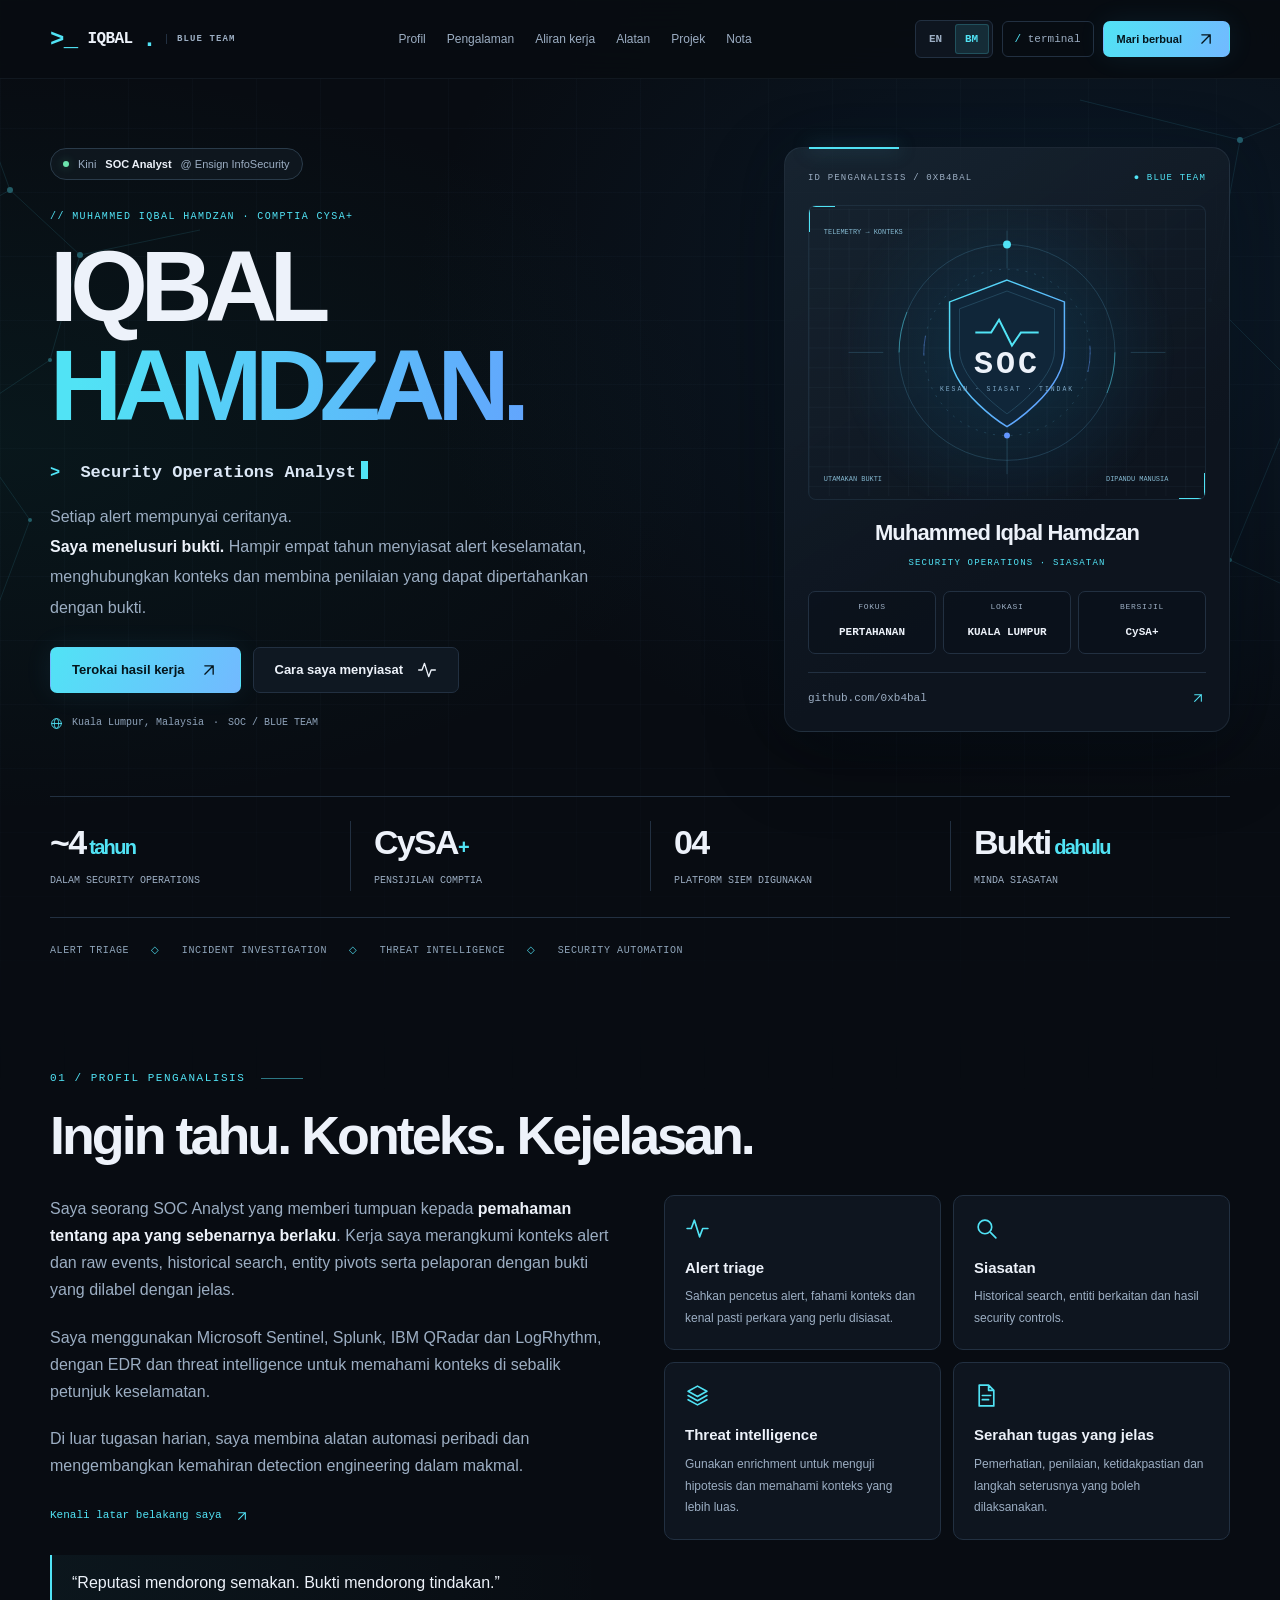
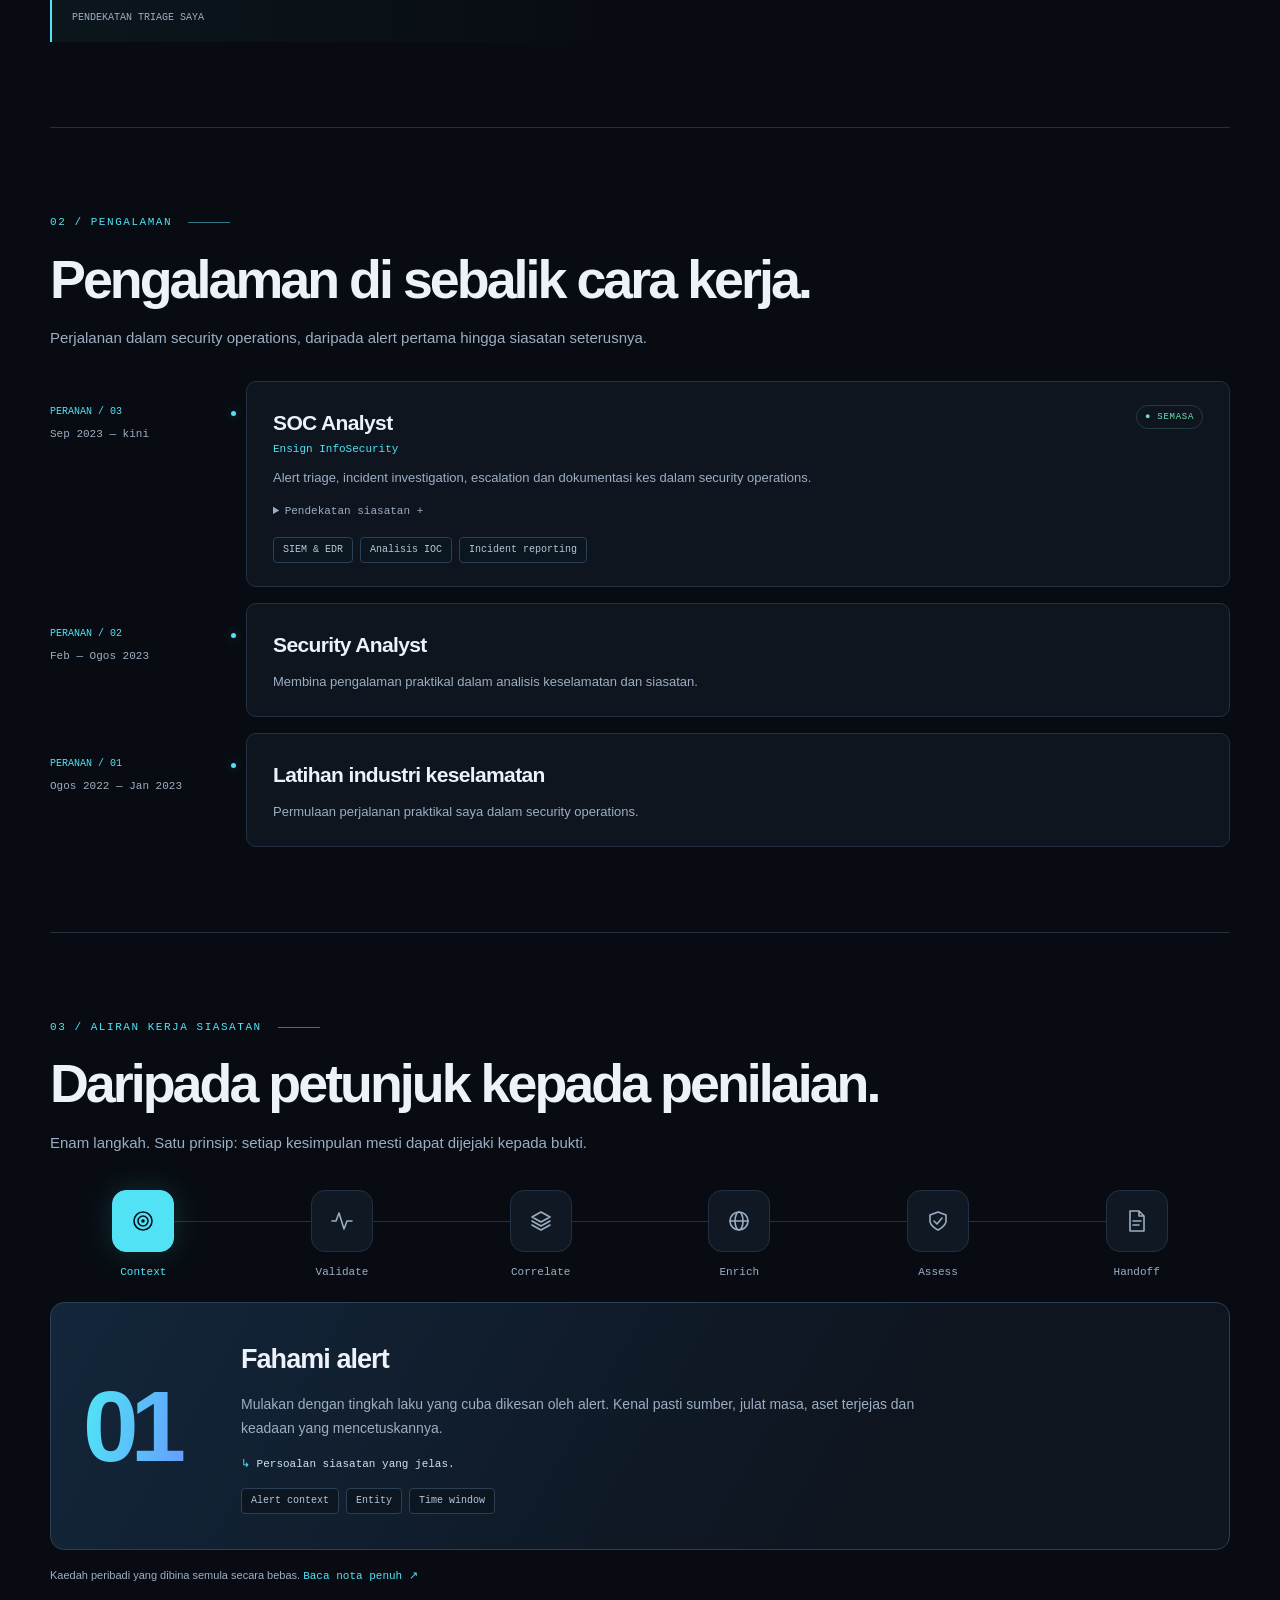
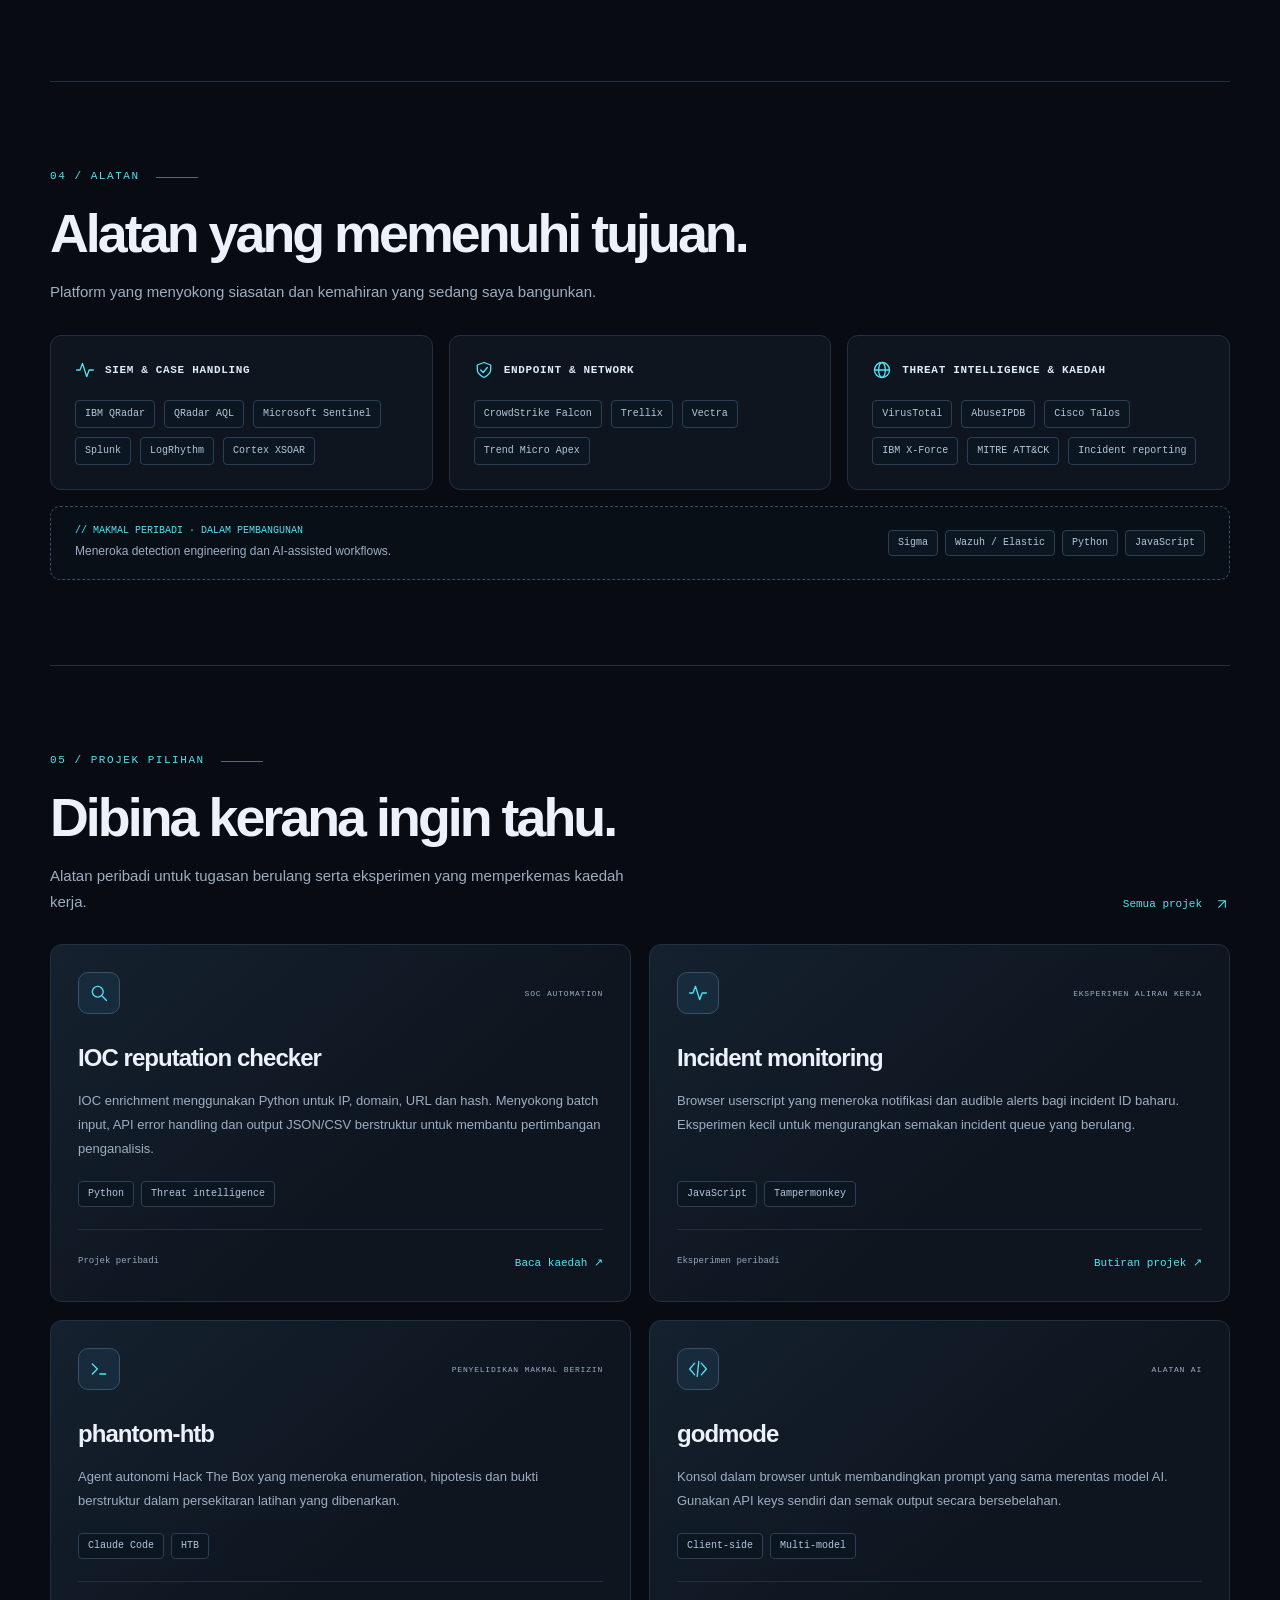
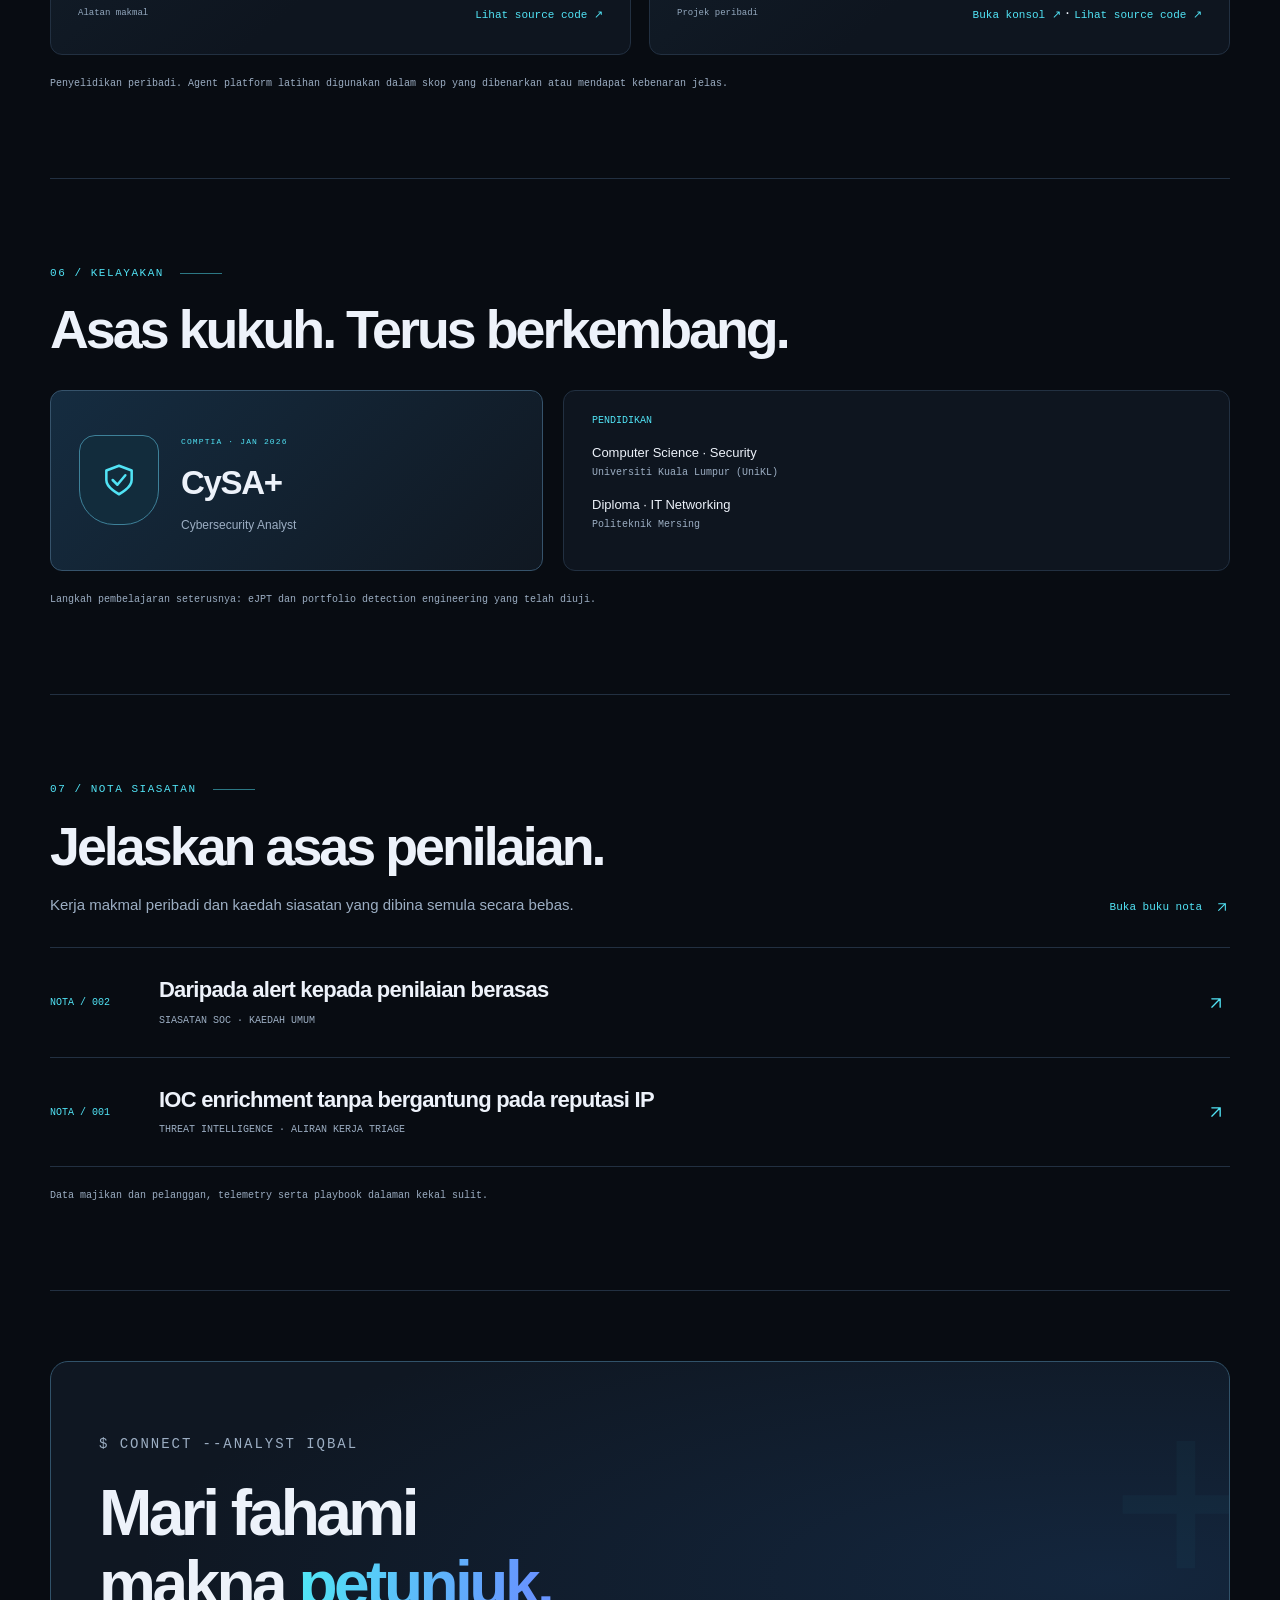
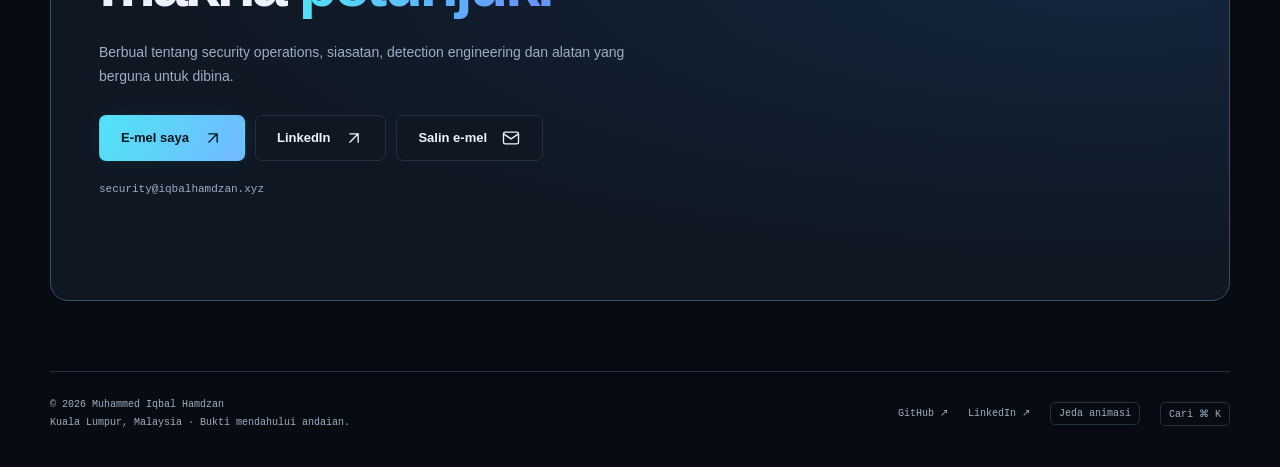
==== commit 8575e1ad: "Retain English technical terminology in Malay pages" ====
--- a/ms/index.html
+++ b/ms/index.html
@@ -2,45 +2,45 @@
 <html lang="ms"><head>
 <meta charset="utf-8">
 <meta name="viewport" content="width=device-width, initial-scale=1">
-<title>Iqbal Hamdzan — Penganalisis SOC &amp; Penyiasat Keselamatan</title>
-<meta name="description" content="Penganalisis SOC di Kuala Lumpur. Siasatan berpandukan bukti, triage insiden, risikan ancaman dan automasi keselamatan peribadi.">
+<title>Iqbal Hamdzan — SOC Analyst &amp; Security Investigator</title>
+<meta name="description" content="SOC Analyst di Kuala Lumpur. Siasatan berpandukan bukti, incident triage, threat intelligence dan projek security automation peribadi.">
 <meta name="color-scheme" content="dark">
 <meta name="theme-color" content="#080c12">
 <link rel="canonical" href="https://iqbalhamdzan.xyz/ms/">
 <meta property="og:type" content="website">
-<meta property="og:title" content="Iqbal Hamdzan — Penganalisis SOC &amp; Penyiasat Keselamatan">
-<meta property="og:description" content="Penganalisis SOC di Kuala Lumpur. Siasatan berpandukan bukti, triage insiden, risikan ancaman dan automasi keselamatan peribadi.">
+<meta property="og:title" content="Iqbal Hamdzan — SOC Analyst & Security Investigator">
+<meta property="og:description" content="SOC Analyst di Kuala Lumpur. Siasatan berpandukan bukti, incident triage, threat intelligence dan projek security automation peribadi.">
 <meta property="og:url" content="https://iqbalhamdzan.xyz/ms/">
 <link rel="icon" href="/assets/favicon.svg" type="image/svg+xml">
-<link rel="stylesheet" href="/assets/style.css?v=20261116">
+<link rel="stylesheet" href="/assets/style.css?v=20261122">
 <!-- Language alternatives -->
 <link rel="alternate" hreflang="en" href="https://iqbalhamdzan.xyz/">
 <link rel="alternate" hreflang="ms" href="https://iqbalhamdzan.xyz/ms/">
 <link rel="alternate" hreflang="x-default" href="https://iqbalhamdzan.xyz/">
 <meta property="og:locale" content="ms_MY">
 <meta property="og:locale:alternate" content="en_MY">
-<script src="/assets/language.js?v=20261116"></script>
-<script src="/assets/translations.js?v=20261116" defer></script>
-<script src="/assets/site.js?v=20261116" defer></script>
+<script src="/assets/language.js?v=20261122"></script>
+<script src="/assets/translations.js?v=20261122" defer></script>
+<script src="/assets/site.js?v=20261122" defer></script>
 </head>
 <body><div class="ambient" aria-hidden="true"><svg class="network" viewBox="0 0 1440 1100" preserveAspectRatio="xMidYMin slice"><g class="drift" fill="none" stroke="#4fcde855"><path d="M0 240 90 190 160 255 130 360 40 420 0 390M90 190 50 80 0 60M160 255 280 230M40 420 110 520 65 640M1440 90 1320 140 1290 300 1380 390 1440 350M1320 140 1160 100M1290 300 1180 340M1380 390 1310 560 1440 620"/></g><g class="drift" fill="#51e3f5"><circle cx="90" cy="190" r="3"/><circle cx="160" cy="255" r="3"/><circle cx="130" cy="360" r="2"/><circle cx="40" cy="420" r="3"/><circle cx="110" cy="520" r="2"/><circle cx="1320" cy="140" r="3"/><circle cx="1290" cy="300" r="2"/><circle cx="1380" cy="390" r="3"/><circle cx="1310" cy="560" r="2"/></g></svg></div><a class="skip" href="#main">Langkau ke kandungan</a>
 <header class="site-header"><div class="container header-inner">
-<a class="brand" href="/ms/" aria-label="Laman utama Iqbal SOC"><span class="brand-mark">&gt;_</span> IQBAL<span class="brand-mark">.</span><small>PASUKAN PERTAHANAN</small></a>
+<a class="brand" href="/ms/" aria-label="Laman utama Iqbal SOC"><span class="brand-mark">&gt;_</span> IQBAL<span class="brand-mark">.</span><small>BLUE TEAM</small></a>
 <nav class="desktop-nav" aria-label="Navigasi utama"><a href="/ms/#profile">Profil</a><a href="/ms/#experience">Pengalaman</a><a href="/ms/#workflow">Aliran kerja</a><a href="/ms/#toolkit">Alatan</a><a href="/ms/projects.html">Projek</a><a href="/ms/notes/">Nota</a></nav>
 <details class="mobile-menu"><summary>☰ Menu</summary><nav aria-label="Navigasi mudah alih"><a href="/ms/#profile">Profil</a><a href="/ms/#experience">Pengalaman</a><a href="/ms/#workflow">Aliran kerja</a><a href="/ms/#toolkit">Alatan</a><a href="/ms/projects.html">Projek</a><a href="/ms/notes/">Nota</a><a href="/ms/#credentials">Kelayakan</a><a href="/ms/about.html">Tentang saya</a><a href="/ms/#contact">Hubungi</a><button type="button" class="terminal-trigger" data-open-terminal aria-haspopup="dialog" hidden>/ terminal</button></nav></details>
 <div class="header-actions"><nav class="language-switch" aria-label="Bahasa"><a href="/" data-language="en" lang="en" hreflang="en" aria-label="English">EN</a><a href="/ms/" data-language="ms" lang="ms" hreflang="ms" aria-label="Bahasa Melayu" aria-current="page">BM</a></nav><button class="terminal-trigger" data-open-terminal aria-haspopup="dialog" hidden><span>/</span> terminal</button><a class="button primary small" href="/ms/#contact">Mari berbual <svg class="icon" viewBox="0 0 24 24" fill="none" stroke="currentColor" stroke-width="1.6" stroke-linecap="round" stroke-linejoin="round" aria-hidden="true"><path d="M7 17 17 7M7 7h10v10"/></svg></a></div>
 </div></header><div class="container"><main id="main">
 <section class="hero" aria-labelledby="hero-title"><div class="hero-copy">
-<p class="status-line"><span class="status-dot"></span>Kini <strong>Penganalisis SOC</strong> @ Ensign InfoSecurity</p>
+<p class="status-line"><span class="status-dot"></span>Kini <strong>SOC Analyst</strong> @ Ensign InfoSecurity</p>
 <p class="eyebrow">// MUHAMMED IQBAL HAMDZAN · COMPTIA CySA+</p>
 <h1 id="hero-title"><span>IQBAL</span><span class="gradient-text">HAMDZAN.</span></h1>
-<p class="role-line"><span>&gt;</span> Penganalisis Operasi Keselamatan</p>
-<p class="hero-description">Setiap amaran mempunyai ceritanya.<br><strong>Saya menelusuri bukti.</strong> Hampir empat tahun menyiasat amaran keselamatan, menghubungkan konteks dan membina penilaian yang dapat dipertahankan dengan bukti.</p>
+<p class="role-line"><span>&gt;</span> Security Operations Analyst</p>
+<p class="hero-description">Setiap alert mempunyai ceritanya.<br><strong>Saya menelusuri bukti.</strong> Hampir empat tahun menyiasat alert keselamatan, menghubungkan konteks dan membina penilaian yang dapat dipertahankan dengan bukti.</p>
 <div class="hero-actions"><a class="button primary" href="#projects">Terokai hasil kerja <svg class="icon" viewBox="0 0 24 24" fill="none" stroke="currentColor" stroke-width="1.6" stroke-linecap="round" stroke-linejoin="round" aria-hidden="true"><path d="M7 17 17 7M7 7h10v10"/></svg></a><a class="button" href="#workflow">Cara saya menyiasat <svg class="icon" viewBox="0 0 24 24" fill="none" stroke="currentColor" stroke-width="1.6" stroke-linecap="round" stroke-linejoin="round" aria-hidden="true"><path d="M2 12h4l3-8 5 16 3-8h5"/></svg></a></div>
-<p class="hero-footnote"><svg class="icon" viewBox="0 0 24 24" fill="none" stroke="currentColor" stroke-width="1.6" stroke-linecap="round" stroke-linejoin="round" aria-hidden="true"><circle cx="12" cy="12" r="9"/><ellipse cx="12" cy="12" rx="4" ry="9"/><path d="M3 12h18"/></svg> Kuala Lumpur, Malaysia <span>·</span> SOC / PERTAHANAN SIBER</p>
+<p class="hero-footnote"><svg class="icon" viewBox="0 0 24 24" fill="none" stroke="currentColor" stroke-width="1.6" stroke-linecap="round" stroke-linejoin="round" aria-hidden="true"><circle cx="12" cy="12" r="9"/><ellipse cx="12" cy="12" rx="4" ry="9"/><path d="M3 12h18"/></svg> Kuala Lumpur, Malaysia <span>·</span> SOC / BLUE TEAM</p>
 </div><aside class="identity-card" aria-label="Kad identiti penganalisis">
-<div class="card-label"><span>ID PENGANALISIS / 0XB4BAL</span><span>● PERTAHANAN SIBER</span></div>
-<div class="identity-art"><svg viewBox="0 0 400 290" role="img" aria-labelledby="identity-art-title"><title id="identity-art-title">Perisai SOC dikelilingi nod telemetri yang saling berhubung</title>
+<div class="card-label"><span>ID PENGANALISIS / 0XB4BAL</span><span>● BLUE TEAM</span></div>
+<div class="identity-art"><svg viewBox="0 0 400 290" role="img" aria-labelledby="identity-art-title"><title id="identity-art-title">Perisai SOC dikelilingi telemetry nodes yang saling berhubung</title>
 <defs><pattern id="id-grid" width="20" height="20" patternUnits="userSpaceOnUse"><path d="M20 0H0V20" fill="none" stroke="#8acbf510"/></pattern><linearGradient id="shield-stroke" x2="1" y2="1"><stop stop-color="#51e3f5"/><stop offset="1" stop-color="#6295ff"/></lineargradient></defs>
 <path d="M0 0H400V290H0z" fill="url(#id-grid)"/><g fill="none" stroke="#4c91b148"><circle cx="200" cy="145" r="109"/><circle cx="200" cy="145" r="84" stroke-dasharray="2 7"/><path d="M200 22v38m0 170v38M75 145H40m320 0h-35"/></g>
 <g class="orbit" stroke="#51e3f570" fill="none"><circle cx="200" cy="145" r="109" stroke-dasharray="42 300"/><circle cx="200" cy="36" r="4" fill="#51e3f5" stroke="none"/></g>
@@ -50,50 +50,50 @@
 <path d="M168 125h16l8-13 13 26 9-13h18" fill="none" stroke="#51e3f5" stroke-width="2"/>
 <text x="200" y="166" text-anchor="middle" fill="#edf2fa" font-family="Consolas,monospace" font-size="32" font-weight="700" letter-spacing="3">SOC</text>
 <text x="200" y="184" text-anchor="middle" fill="#7fa9c8" font-family="Consolas,monospace" font-size="6.5" letter-spacing="2">KESAN · SIASAT · TINDAK</text>
-<g fill="#83b6ce" font-family="Consolas,monospace" font-size="7"><text x="15" y="25">TELEMETRI → KONTEKS</text><text x="15" y="275">UTAMAKAN BUKTI</text><text x="300" y="275">DIPANDU MANUSIA</text></g>
+<g fill="#83b6ce" font-family="Consolas,monospace" font-size="7"><text x="15" y="25">TELEMETRY → KONTEKS</text><text x="15" y="275">UTAMAKAN BUKTI</text><text x="300" y="275">DIPANDU MANUSIA</text></g>
 </svg></div>
-<h2 class="identity-name">Muhammed Iqbal Hamdzan</h2><p class="identity-role">OPERASI KESELAMATAN · SIASATAN</p>
+<h2 class="identity-name">Muhammed Iqbal Hamdzan</h2><p class="identity-role">SECURITY OPERATIONS · SIASATAN</p>
 <div class="identity-meta"><div><span>FOKUS</span><strong>PERTAHANAN</strong></div><div><span>LOKASI</span><strong>KUALA LUMPUR</strong></div><div><span>BERSIJIL</span><strong>CySA+</strong></div></div>
 <a class="identity-link" href="https://github.com/0xb4bal"><span>github.com/0xb4bal</span><svg class="icon" viewBox="0 0 24 24" fill="none" stroke="currentColor" stroke-width="1.6" stroke-linecap="round" stroke-linejoin="round" aria-hidden="true"><path d="M7 17 17 7M7 7h10v10"/></svg></a></aside></section>
-<div class="stats-strip" aria-label="Latar belakang profesional"><div class="stat"><strong>~4<small> tahun</small></strong><span>DALAM OPERASI KESELAMATAN</span></div><div class="stat"><strong>CySA<small>+</small></strong><span>PENSIJILAN COMPTIA</span></div><div class="stat"><strong>04</strong><span>PLATFORM SIEM DIGUNAKAN</span></div><div class="stat"><strong>Bukti<small> dahulu</small></strong><span>MINDA SIASATAN</span></div></div>
-<div class="domain-strip" aria-label="Bidang kerja"><span>Triage amaran</span><span>Siasatan insiden</span><span>Risikan ancaman</span><span>Automasi keselamatan</span></div>
+<div class="stats-strip" aria-label="Latar belakang profesional"><div class="stat"><strong>~4<small> tahun</small></strong><span>DALAM SECURITY OPERATIONS</span></div><div class="stat"><strong>CySA<small>+</small></strong><span>PENSIJILAN COMPTIA</span></div><div class="stat"><strong>04</strong><span>PLATFORM SIEM DIGUNAKAN</span></div><div class="stat"><strong>Bukti<small> dahulu</small></strong><span>MINDA SIASATAN</span></div></div>
+<div class="domain-strip" aria-label="Bidang kerja"><span>Alert triage</span><span>Incident investigation</span><span>Threat intelligence</span><span>Security automation</span></div>
 <section id="profile" class="section">
 <div class="section-heading"><div><p class="section-kicker">01 / PROFIL PENGANALISIS</p><h2>Ingin tahu. Konteks. Kejelasan.</h2></div></div>
-<div class="profile-layout"><div class="profile-copy"><p>Saya seorang penganalisis SOC yang memberi tumpuan kepada <strong>pemahaman tentang apa yang sebenarnya berlaku</strong>. Kerja saya merangkumi konteks amaran dan peristiwa mentah, carian sejarah, penelusuran entiti berkaitan serta pelaporan dengan bukti yang dilabel dengan jelas.</p><p>Saya menggunakan Microsoft Sentinel, Splunk, IBM QRadar dan LogRhythm, dengan EDR dan risikan ancaman untuk memahami konteks di sebalik petunjuk keselamatan.</p><p>Di luar tugasan harian, saya membina alatan automasi peribadi dan mengembangkan kemahiran kejuruteraan pengesanan dalam makmal.</p><a class="text-link" href="/ms/about.html">Kenali latar belakang saya <svg class="icon" viewBox="0 0 24 24" fill="none" stroke="currentColor" stroke-width="1.6" stroke-linecap="round" stroke-linejoin="round" aria-hidden="true"><path d="M7 17 17 7M7 7h10v10"/></svg></a><blockquote class="principle"><p>“Reputasi mendorong semakan. Bukti mendorong tindakan.”</p><cite>PENDEKATAN TRIAGE SAYA</cite></blockquote></div>
-<div class="expertise-grid"><article class="expertise"><svg class="icon" viewBox="0 0 24 24" fill="none" stroke="currentColor" stroke-width="1.6" stroke-linecap="round" stroke-linejoin="round" aria-hidden="true"><path d="M2 12h4l3-8 5 16 3-8h5"/></svg><h3>Triage amaran</h3><p>Sahkan pencetus amaran, fahami konteks dan kenal pasti perkara yang perlu disiasat.</p></article><article class="expertise"><svg class="icon" viewBox="0 0 24 24" fill="none" stroke="currentColor" stroke-width="1.6" stroke-linecap="round" stroke-linejoin="round" aria-hidden="true"><circle cx="10.5" cy="10.5" r="6.5"/><path d="m16 16 5 5"/></svg><h3>Siasatan</h3><p>Carian sejarah, entiti berkaitan dan hasil kawalan keselamatan.</p></article><article class="expertise"><svg class="icon" viewBox="0 0 24 24" fill="none" stroke="currentColor" stroke-width="1.6" stroke-linecap="round" stroke-linejoin="round" aria-hidden="true"><path d="m12 3 9 5-9 5-9-5zM3 12l9 5 9-5M3 16l9 5 9-5"/></svg><h3>Risikan ancaman</h3><p>Gunakan maklumat tambahan untuk menguji hipotesis dan memahami konteks yang lebih luas.</p></article><article class="expertise"><svg class="icon" viewBox="0 0 24 24" fill="none" stroke="currentColor" stroke-width="1.6" stroke-linecap="round" stroke-linejoin="round" aria-hidden="true"><path d="M14 2H5v20h14V7zM14 2v5h5M8 12h8M8 16h6"/></svg><h3>Serahan tugas yang jelas</h3><p>Pemerhatian, penilaian, ketidakpastian dan langkah seterusnya yang boleh dilaksanakan.</p></article></div></div></section>
-<section id="experience" class="section"><div class="section-heading"><div><p class="section-kicker">02 / PENGALAMAN</p><h2>Pengalaman di sebalik cara kerja.</h2><p class="section-intro">Perjalanan dalam operasi keselamatan, daripada amaran pertama hingga siasatan seterusnya.</p></div></div>
+<div class="profile-layout"><div class="profile-copy"><p>Saya seorang SOC Analyst yang memberi tumpuan kepada <strong>pemahaman tentang apa yang sebenarnya berlaku</strong>. Kerja saya merangkumi konteks alert dan raw events, historical search, entity pivots serta pelaporan dengan bukti yang dilabel dengan jelas.</p><p>Saya menggunakan Microsoft Sentinel, Splunk, IBM QRadar dan LogRhythm, dengan EDR dan threat intelligence untuk memahami konteks di sebalik petunjuk keselamatan.</p><p>Di luar tugasan harian, saya membina alatan automasi peribadi dan mengembangkan kemahiran detection engineering dalam makmal.</p><a class="text-link" href="/ms/about.html">Kenali latar belakang saya <svg class="icon" viewBox="0 0 24 24" fill="none" stroke="currentColor" stroke-width="1.6" stroke-linecap="round" stroke-linejoin="round" aria-hidden="true"><path d="M7 17 17 7M7 7h10v10"/></svg></a><blockquote class="principle"><p>“Reputasi mendorong semakan. Bukti mendorong tindakan.”</p><cite>PENDEKATAN TRIAGE SAYA</cite></blockquote></div>
+<div class="expertise-grid"><article class="expertise"><svg class="icon" viewBox="0 0 24 24" fill="none" stroke="currentColor" stroke-width="1.6" stroke-linecap="round" stroke-linejoin="round" aria-hidden="true"><path d="M2 12h4l3-8 5 16 3-8h5"/></svg><h3>Alert triage</h3><p>Sahkan pencetus alert, fahami konteks dan kenal pasti perkara yang perlu disiasat.</p></article><article class="expertise"><svg class="icon" viewBox="0 0 24 24" fill="none" stroke="currentColor" stroke-width="1.6" stroke-linecap="round" stroke-linejoin="round" aria-hidden="true"><circle cx="10.5" cy="10.5" r="6.5"/><path d="m16 16 5 5"/></svg><h3>Siasatan</h3><p>Historical search, entiti berkaitan dan hasil security controls.</p></article><article class="expertise"><svg class="icon" viewBox="0 0 24 24" fill="none" stroke="currentColor" stroke-width="1.6" stroke-linecap="round" stroke-linejoin="round" aria-hidden="true"><path d="m12 3 9 5-9 5-9-5zM3 12l9 5 9-5M3 16l9 5 9-5"/></svg><h3>Threat intelligence</h3><p>Gunakan enrichment untuk menguji hipotesis dan memahami konteks yang lebih luas.</p></article><article class="expertise"><svg class="icon" viewBox="0 0 24 24" fill="none" stroke="currentColor" stroke-width="1.6" stroke-linecap="round" stroke-linejoin="round" aria-hidden="true"><path d="M14 2H5v20h14V7zM14 2v5h5M8 12h8M8 16h6"/></svg><h3>Serahan tugas yang jelas</h3><p>Pemerhatian, penilaian, ketidakpastian dan langkah seterusnya yang boleh dilaksanakan.</p></article></div></div></section>
+<section id="experience" class="section"><div class="section-heading"><div><p class="section-kicker">02 / PENGALAMAN</p><h2>Pengalaman di sebalik cara kerja.</h2><p class="section-intro">Perjalanan dalam security operations, daripada alert pertama hingga siasatan seterusnya.</p></div></div>
 <div class="timeline">
-<article class="timeline-item"><div class="timeline-date"><span>PERANAN / 03</span>Sep 2023 — kini</div><div class="timeline-card"><span class="now-tag">● SEMASA</span><h3>Penganalisis SOC</h3><p class="company">Ensign InfoSecurity</p><p>Triage amaran, siasatan insiden, eskalasi dan dokumentasi kes dalam operasi keselamatan.</p><details><summary>Pendekatan siasatan +</summary><p>Fahami konteks amaran, semak medan yang dihuraikan dan peristiwa mentah, cari aktiviti terdahulu, telusuri entiti berkaitan dan sahkan hasil kawalan sebelum mendokumentasikan penilaian.</p></details><div class="tag-row"><span class="tag">SIEM &amp; EDR</span><span class="tag">Analisis IOC</span><span class="tag">Pelaporan insiden</span></div></div></article>
-<article class="timeline-item"><div class="timeline-date"><span>PERANAN / 02</span>Feb — Ogos 2023</div><div class="timeline-card"><h3>Penganalisis Keselamatan</h3><p>Membina pengalaman praktikal dalam analisis keselamatan dan siasatan.</p></div></article>
-<article class="timeline-item"><div class="timeline-date"><span>PERANAN / 01</span>Ogos 2022 — Jan 2023</div><div class="timeline-card"><h3>Latihan industri keselamatan</h3><p>Permulaan perjalanan praktikal saya dalam operasi keselamatan.</p></div></article>
+<article class="timeline-item"><div class="timeline-date"><span>PERANAN / 03</span>Sep 2023 — kini</div><div class="timeline-card"><span class="now-tag">● SEMASA</span><h3>SOC Analyst</h3><p class="company">Ensign InfoSecurity</p><p>Alert triage, incident investigation, escalation dan dokumentasi kes dalam security operations.</p><details><summary>Pendekatan siasatan +</summary><p>Fahami konteks alert, semak parsed fields dan raw events, cari aktiviti terdahulu, lakukan pivot pada entiti berkaitan dan sahkan hasil security controls sebelum mendokumentasikan penilaian.</p></details><div class="tag-row"><span class="tag">SIEM &amp; EDR</span><span class="tag">Analisis IOC</span><span class="tag">Incident reporting</span></div></div></article>
+<article class="timeline-item"><div class="timeline-date"><span>PERANAN / 02</span>Feb — Ogos 2023</div><div class="timeline-card"><h3>Security Analyst</h3><p>Membina pengalaman praktikal dalam analisis keselamatan dan siasatan.</p></div></article>
+<article class="timeline-item"><div class="timeline-date"><span>PERANAN / 01</span>Ogos 2022 — Jan 2023</div><div class="timeline-card"><h3>Latihan industri keselamatan</h3><p>Permulaan perjalanan praktikal saya dalam security operations.</p></div></article>
 </div></section>
 <section id="workflow" class="section"><div class="section-heading"><div><p class="section-kicker">03 / ALIRAN KERJA SIASATAN</p><h2>Daripada petunjuk kepada penilaian.</h2><p class="section-intro">Enam langkah. Satu prinsip: setiap kesimpulan mesti dapat dijejaki kepada bukti.</p></div></div>
-<div class="workflow-enhanced" hidden><div class="workflow-tabs" role="tablist" aria-label="Peringkat siasatan"><button type="button" class="workflow-tab" id="stage-0" role="tab" aria-controls="workflow-panel" aria-selected="true" tabindex="0" data-stage="0"><svg class="icon" viewBox="0 0 24 24" fill="none" stroke="currentColor" stroke-width="1.6" stroke-linecap="round" stroke-linejoin="round" aria-hidden="true"><circle cx="12" cy="12" r="9"/><circle cx="12" cy="12" r="5"/><circle cx="12" cy="12" r="1"/></svg>Konteks</button><button type="button" class="workflow-tab" id="stage-1" role="tab" aria-controls="workflow-panel" aria-selected="false" tabindex="-1" data-stage="1"><svg class="icon" viewBox="0 0 24 24" fill="none" stroke="currentColor" stroke-width="1.6" stroke-linecap="round" stroke-linejoin="round" aria-hidden="true"><path d="M2 12h4l3-8 5 16 3-8h5"/></svg>Sahkan</button><button type="button" class="workflow-tab" id="stage-2" role="tab" aria-controls="workflow-panel" aria-selected="false" tabindex="-1" data-stage="2"><svg class="icon" viewBox="0 0 24 24" fill="none" stroke="currentColor" stroke-width="1.6" stroke-linecap="round" stroke-linejoin="round" aria-hidden="true"><path d="m12 3 9 5-9 5-9-5zM3 12l9 5 9-5M3 16l9 5 9-5"/></svg>Kaitkan</button><button type="button" class="workflow-tab" id="stage-3" role="tab" aria-controls="workflow-panel" aria-selected="false" tabindex="-1" data-stage="3"><svg class="icon" viewBox="0 0 24 24" fill="none" stroke="currentColor" stroke-width="1.6" stroke-linecap="round" stroke-linejoin="round" aria-hidden="true"><circle cx="12" cy="12" r="9"/><ellipse cx="12" cy="12" rx="4" ry="9"/><path d="M3 12h18"/></svg>Perkaya</button><button type="button" class="workflow-tab" id="stage-4" role="tab" aria-controls="workflow-panel" aria-selected="false" tabindex="-1" data-stage="4"><svg class="icon" viewBox="0 0 24 24" fill="none" stroke="currentColor" stroke-width="1.6" stroke-linecap="round" stroke-linejoin="round" aria-hidden="true"><path d="m12 3 8 3v6c0 5-8 9-8 9s-8-4-8-9V6z"/><path d="m8 12 3 3 5-6"/></svg>Nilai</button><button type="button" class="workflow-tab" id="stage-5" role="tab" aria-controls="workflow-panel" aria-selected="false" tabindex="-1" data-stage="5"><svg class="icon" viewBox="0 0 24 24" fill="none" stroke="currentColor" stroke-width="1.6" stroke-linecap="round" stroke-linejoin="round" aria-hidden="true"><path d="M14 2H5v20h14V7zM14 2v5h5M8 12h8M8 16h6"/></svg>Serahan</button></div>
-<div class="workflow-panel" id="workflow-panel" role="tabpanel" aria-labelledby="stage-0" tabindex="0"><div class="workflow-number gradient-text">01</div><div><h3>Fahami amaran</h3><p class="workflow-description">Mulakan dengan tingkah laku yang cuba dikesan oleh amaran. Kenal pasti sumber, julat masa, aset terjejas dan keadaan yang mencetuskannya.</p><p class="outcome">Persoalan siasatan yang jelas.</p><div class="tag-row workflow-tags"><span class="tag">Konteks amaran</span><span class="tag">Entiti</span><span class="tag">Julat masa</span></div></div></div></div>
-<ol class="nojs-workflow"><li><strong>Fahami amaran.</strong> Mulakan dengan tingkah laku yang cuba dikesan oleh amaran. Kenal pasti sumber, julat masa, aset terjejas dan keadaan yang mencetuskannya.</li><li><strong>Sahkan telemetri.</strong> Bandingkan medan yang dihuraikan dengan peristiwa mentah. Semak cap masa, makna medan dan jurang maklumat sebelum menganggap entri log sebagai bukti.</li><li><strong>Hubungkan bukti.</strong> Cari aktiviti terdahulu dan telusuri IP, akaun, hos serta peristiwa berkaitan. Tentukan sama ada tingkah laku itu terpencil, berulang atau sebahagian daripada corak yang lebih luas.</li><li><strong>Lengkapkan konteks.</strong> Gunakan risikan ancaman untuk menyokong hipotesis. Pertimbangkan infrastruktur bersama, kemutakhiran sumber dan perbezaan antara penyedia sebelum membuat kesimpulan.</li><li><strong>Nilai hasilnya.</strong> Bezakan cubaan tindakan daripada tindakan yang berjaya. Tafsir respons kawalan keselamatan mengikut konteks, nyatakan tahap keyakinan dan jelaskan ketidakpastian yang masih ada.</li><li><strong>Dokumentasikan dan serahkan.</strong> Catat pemerhatian, penilaian, ketidakpastian, potensi impak dan tindakan seterusnya yang disyorkan. Berikan konteks yang mencukupi untuk penganalisis seterusnya menyambung tugas.</li></ol>
+<div class="workflow-enhanced" hidden><div class="workflow-tabs" role="tablist" aria-label="Peringkat siasatan"><button type="button" class="workflow-tab" id="stage-0" role="tab" aria-controls="workflow-panel" aria-selected="true" tabindex="0" data-stage="0"><svg class="icon" viewBox="0 0 24 24" fill="none" stroke="currentColor" stroke-width="1.6" stroke-linecap="round" stroke-linejoin="round" aria-hidden="true"><circle cx="12" cy="12" r="9"/><circle cx="12" cy="12" r="5"/><circle cx="12" cy="12" r="1"/></svg>Context</button><button type="button" class="workflow-tab" id="stage-1" role="tab" aria-controls="workflow-panel" aria-selected="false" tabindex="-1" data-stage="1"><svg class="icon" viewBox="0 0 24 24" fill="none" stroke="currentColor" stroke-width="1.6" stroke-linecap="round" stroke-linejoin="round" aria-hidden="true"><path d="M2 12h4l3-8 5 16 3-8h5"/></svg>Validate</button><button type="button" class="workflow-tab" id="stage-2" role="tab" aria-controls="workflow-panel" aria-selected="false" tabindex="-1" data-stage="2"><svg class="icon" viewBox="0 0 24 24" fill="none" stroke="currentColor" stroke-width="1.6" stroke-linecap="round" stroke-linejoin="round" aria-hidden="true"><path d="m12 3 9 5-9 5-9-5zM3 12l9 5 9-5M3 16l9 5 9-5"/></svg>Correlate</button><button type="button" class="workflow-tab" id="stage-3" role="tab" aria-controls="workflow-panel" aria-selected="false" tabindex="-1" data-stage="3"><svg class="icon" viewBox="0 0 24 24" fill="none" stroke="currentColor" stroke-width="1.6" stroke-linecap="round" stroke-linejoin="round" aria-hidden="true"><circle cx="12" cy="12" r="9"/><ellipse cx="12" cy="12" rx="4" ry="9"/><path d="M3 12h18"/></svg>Enrich</button><button type="button" class="workflow-tab" id="stage-4" role="tab" aria-controls="workflow-panel" aria-selected="false" tabindex="-1" data-stage="4"><svg class="icon" viewBox="0 0 24 24" fill="none" stroke="currentColor" stroke-width="1.6" stroke-linecap="round" stroke-linejoin="round" aria-hidden="true"><path d="m12 3 8 3v6c0 5-8 9-8 9s-8-4-8-9V6z"/><path d="m8 12 3 3 5-6"/></svg>Assess</button><button type="button" class="workflow-tab" id="stage-5" role="tab" aria-controls="workflow-panel" aria-selected="false" tabindex="-1" data-stage="5"><svg class="icon" viewBox="0 0 24 24" fill="none" stroke="currentColor" stroke-width="1.6" stroke-linecap="round" stroke-linejoin="round" aria-hidden="true"><path d="M14 2H5v20h14V7zM14 2v5h5M8 12h8M8 16h6"/></svg>Handoff</button></div>
+<div class="workflow-panel" id="workflow-panel" role="tabpanel" aria-labelledby="stage-0" tabindex="0"><div class="workflow-number gradient-text">01</div><div><h3>Fahami alert</h3><p class="workflow-description">Mulakan dengan tingkah laku yang cuba dikesan oleh alert. Kenal pasti sumber, julat masa, aset terjejas dan keadaan yang mencetuskannya.</p><p class="outcome">Persoalan siasatan yang jelas.</p><div class="tag-row workflow-tags"><span class="tag">Alert context</span><span class="tag">Entity</span><span class="tag">Time window</span></div></div></div></div>
+<ol class="nojs-workflow"><li><strong>Fahami alert.</strong> Mulakan dengan tingkah laku yang cuba dikesan oleh alert. Kenal pasti sumber, julat masa, aset terjejas dan keadaan yang mencetuskannya.</li><li><strong>Sahkan telemetry.</strong> Bandingkan parsed fields dengan raw event. Semak timestamps, makna field dan jurang maklumat sebelum menganggap log entry sebagai bukti.</li><li><strong>Hubungkan bukti.</strong> Cari aktiviti terdahulu dan lakukan pivot merentas IP, akaun, host serta events berkaitan. Tentukan sama ada tingkah laku itu terpencil, berulang atau sebahagian daripada corak yang lebih luas.</li><li><strong>Jalankan enrichment mengikut konteks.</strong> Gunakan threat intelligence untuk menyokong hipotesis. Pertimbangkan infrastruktur bersama, kemutakhiran sumber dan perbezaan antara penyedia sebelum membuat kesimpulan.</li><li><strong>Nilai hasilnya.</strong> Bezakan cubaan tindakan daripada tindakan yang berjaya. Tafsir respons security controls mengikut konteks, nyatakan tahap keyakinan dan jelaskan ketidakpastian yang masih ada.</li><li><strong>Dokumentasikan dan serahkan.</strong> Catat pemerhatian, penilaian, ketidakpastian, potensi impak dan tindakan seterusnya yang disyorkan. Berikan konteks yang mencukupi untuk penganalisis seterusnya menyambung tugas.</li></ol>
 <p class="workflow-foot">Kaedah peribadi yang dibina semula secara bebas. <a class="text-link" href="/ms/notes/alert-to-disposition.html">Baca nota penuh ↗</a></p></section>
 <section id="toolkit" class="section"><div class="section-heading"><div><p class="section-kicker">04 / ALATAN</p><h2>Alatan yang memenuhi tujuan.</h2><p class="section-intro">Platform yang menyokong siasatan dan kemahiran yang sedang saya bangunkan.</p></div></div>
-<div class="toolkit-grid"><article class="tool-card"><div class="tool-label"><svg class="icon" viewBox="0 0 24 24" fill="none" stroke="currentColor" stroke-width="1.6" stroke-linecap="round" stroke-linejoin="round" aria-hidden="true"><path d="M2 12h4l3-8 5 16 3-8h5"/></svg><h3>SIEM &amp; PENGENDALIAN KES</h3></div><div class="tag-row"><span class="tag">IBM QRadar</span><span class="tag">QRadar AQL</span><span class="tag">Microsoft Sentinel</span><span class="tag">Splunk</span><span class="tag">LogRhythm</span><span class="tag">Cortex XSOAR</span></div></article><article class="tool-card"><div class="tool-label"><svg class="icon" viewBox="0 0 24 24" fill="none" stroke="currentColor" stroke-width="1.6" stroke-linecap="round" stroke-linejoin="round" aria-hidden="true"><path d="m12 3 8 3v6c0 5-8 9-8 9s-8-4-8-9V6z"/><path d="m8 12 3 3 5-6"/></svg><h3>TITIK AKHIR &amp; RANGKAIAN</h3></div><div class="tag-row"><span class="tag">CrowdStrike Falcon</span><span class="tag">Trellix</span><span class="tag">Vectra</span><span class="tag">Trend Micro Apex</span></div></article><article class="tool-card"><div class="tool-label"><svg class="icon" viewBox="0 0 24 24" fill="none" stroke="currentColor" stroke-width="1.6" stroke-linecap="round" stroke-linejoin="round" aria-hidden="true"><circle cx="12" cy="12" r="9"/><ellipse cx="12" cy="12" rx="4" ry="9"/><path d="M3 12h18"/></svg><h3>RISIKAN &amp; KAEDAH</h3></div><div class="tag-row"><span class="tag">VirusTotal</span><span class="tag">AbuseIPDB</span><span class="tag">Cisco Talos</span><span class="tag">IBM X-Force</span><span class="tag">MITRE ATT&amp;CK</span><span class="tag">Pelaporan insiden</span></div></article></div>
-<div class="learning-row"><p><strong>// MAKMAL PERIBADI · DALAM PEMBANGUNAN</strong>Meneroka kejuruteraan pengesanan dan aliran kerja berbantukan AI.</p><div class="tag-row"><span class="tag">Sigma</span><span class="tag">Wazuh / Elastic</span><span class="tag">Python</span><span class="tag">JavaScript</span></div></div></section>
+<div class="toolkit-grid"><article class="tool-card"><div class="tool-label"><svg class="icon" viewBox="0 0 24 24" fill="none" stroke="currentColor" stroke-width="1.6" stroke-linecap="round" stroke-linejoin="round" aria-hidden="true"><path d="M2 12h4l3-8 5 16 3-8h5"/></svg><h3>SIEM &amp; CASE HANDLING</h3></div><div class="tag-row"><span class="tag">IBM QRadar</span><span class="tag">QRadar AQL</span><span class="tag">Microsoft Sentinel</span><span class="tag">Splunk</span><span class="tag">LogRhythm</span><span class="tag">Cortex XSOAR</span></div></article><article class="tool-card"><div class="tool-label"><svg class="icon" viewBox="0 0 24 24" fill="none" stroke="currentColor" stroke-width="1.6" stroke-linecap="round" stroke-linejoin="round" aria-hidden="true"><path d="m12 3 8 3v6c0 5-8 9-8 9s-8-4-8-9V6z"/><path d="m8 12 3 3 5-6"/></svg><h3>ENDPOINT &amp; NETWORK</h3></div><div class="tag-row"><span class="tag">CrowdStrike Falcon</span><span class="tag">Trellix</span><span class="tag">Vectra</span><span class="tag">Trend Micro Apex</span></div></article><article class="tool-card"><div class="tool-label"><svg class="icon" viewBox="0 0 24 24" fill="none" stroke="currentColor" stroke-width="1.6" stroke-linecap="round" stroke-linejoin="round" aria-hidden="true"><circle cx="12" cy="12" r="9"/><ellipse cx="12" cy="12" rx="4" ry="9"/><path d="M3 12h18"/></svg><h3>THREAT INTELLIGENCE &amp; KAEDAH</h3></div><div class="tag-row"><span class="tag">VirusTotal</span><span class="tag">AbuseIPDB</span><span class="tag">Cisco Talos</span><span class="tag">IBM X-Force</span><span class="tag">MITRE ATT&amp;CK</span><span class="tag">Incident reporting</span></div></article></div>
+<div class="learning-row"><p><strong>// MAKMAL PERIBADI · DALAM PEMBANGUNAN</strong>Meneroka detection engineering dan AI-assisted workflows.</p><div class="tag-row"><span class="tag">Sigma</span><span class="tag">Wazuh / Elastic</span><span class="tag">Python</span><span class="tag">JavaScript</span></div></div></section>
 <section id="projects" class="section"><div class="section-heading"><div><p class="section-kicker">05 / PROJEK PILIHAN</p><h2>Dibina kerana ingin tahu.</h2><p class="section-intro">Alatan peribadi untuk tugasan berulang serta eksperimen yang memperkemas kaedah kerja.</p></div><a class="text-link" href="/ms/projects.html">Semua projek <svg class="icon" viewBox="0 0 24 24" fill="none" stroke="currentColor" stroke-width="1.6" stroke-linecap="round" stroke-linejoin="round" aria-hidden="true"><path d="M7 17 17 7M7 7h10v10"/></svg></a></div>
 <div class="project-grid"><article class="project-card" data-category="soc">
-<div class="project-top"><span class="project-icon"><svg class="icon" viewBox="0 0 24 24" fill="none" stroke="currentColor" stroke-width="1.6" stroke-linecap="round" stroke-linejoin="round" aria-hidden="true"><circle cx="10.5" cy="10.5" r="6.5"/><path d="m16 16 5 5"/></svg></span><span class="project-category">AUTOMASI SOC</span></div>
-<h3>Penyemak reputasi IOC</h3><p>Pengayaan maklumat IP, domain, URL dan hash menggunakan Python. Input kelompok, pengendalian ralat API dan output JSON/CSV berstruktur untuk menyokong pertimbangan penganalisis.</p><div class="tag-row"><span class="tag">Python</span><span class="tag">Risikan ancaman</span></div>
+<div class="project-top"><span class="project-icon"><svg class="icon" viewBox="0 0 24 24" fill="none" stroke="currentColor" stroke-width="1.6" stroke-linecap="round" stroke-linejoin="round" aria-hidden="true"><circle cx="10.5" cy="10.5" r="6.5"/><path d="m16 16 5 5"/></svg></span><span class="project-category">SOC AUTOMATION</span></div>
+<h3>IOC reputation checker</h3><p>IOC enrichment menggunakan Python untuk IP, domain, URL dan hash. Menyokong batch input, API error handling dan output JSON/CSV berstruktur untuk membantu pertimbangan penganalisis.</p><div class="tag-row"><span class="tag">Python</span><span class="tag">Threat intelligence</span></div>
 <div class="project-bottom"><span>Projek peribadi</span><div><a href="/ms/notes/ioc-enrichment-workflow.html">Baca kaedah ↗</a></div></div></article><article class="project-card" data-category="soc">
 <div class="project-top"><span class="project-icon"><svg class="icon" viewBox="0 0 24 24" fill="none" stroke="currentColor" stroke-width="1.6" stroke-linecap="round" stroke-linejoin="round" aria-hidden="true"><path d="M2 12h4l3-8 5 16 3-8h5"/></svg></span><span class="project-category">EKSPERIMEN ALIRAN KERJA</span></div>
-<h3>Pemantauan insiden</h3><p>Skrip pelayar yang meneroka notifikasi dan amaran bunyi bagi ID insiden baharu. Eksperimen kecil untuk mengurangkan semakan senarai insiden yang berulang.</p><div class="tag-row"><span class="tag">JavaScript</span><span class="tag">Tampermonkey</span></div>
+<h3>Incident monitoring</h3><p>Browser userscript yang meneroka notifikasi dan audible alerts bagi incident ID baharu. Eksperimen kecil untuk mengurangkan semakan incident queue yang berulang.</p><div class="tag-row"><span class="tag">JavaScript</span><span class="tag">Tampermonkey</span></div>
 <div class="project-bottom"><span>Eksperimen peribadi</span><div><a href="/ms/projects.html#soc-automation">Butiran projek ↗</a></div></div></article><article class="project-card" data-category="lab">
 <div class="project-top"><span class="project-icon"><svg class="icon" viewBox="0 0 24 24" fill="none" stroke="currentColor" stroke-width="1.6" stroke-linecap="round" stroke-linejoin="round" aria-hidden="true"><path d="m4 6 6 6-6 6M13 18h7"/></svg></span><span class="project-category">PENYELIDIKAN MAKMAL BERIZIN</span></div>
-<h3>phantom-htb</h3><p>Ejen autonomi Hack The Box yang meneroka enumerasi, hipotesis dan bukti berstruktur dalam persekitaran latihan yang dibenarkan.</p><div class="tag-row"><span class="tag">Claude Code</span><span class="tag">HTB</span></div>
-<div class="project-bottom"><span>Alatan makmal</span><div><a href="https://github.com/0xb4bal/phantom-htb">Lihat kod sumber ↗</a></div></div></article><article class="project-card" data-category="lab">
+<h3>phantom-htb</h3><p>Agent autonomi Hack The Box yang meneroka enumeration, hipotesis dan bukti berstruktur dalam persekitaran latihan yang dibenarkan.</p><div class="tag-row"><span class="tag">Claude Code</span><span class="tag">HTB</span></div>
+<div class="project-bottom"><span>Alatan makmal</span><div><a href="https://github.com/0xb4bal/phantom-htb">Lihat source code ↗</a></div></div></article><article class="project-card" data-category="lab">
 <div class="project-top"><span class="project-icon"><svg class="icon" viewBox="0 0 24 24" fill="none" stroke="currentColor" stroke-width="1.6" stroke-linecap="round" stroke-linejoin="round" aria-hidden="true"><path d="m8 5-6 7 6 7m8-14 6 7-6 7m-3-16-2 18"/></svg></span><span class="project-category">ALATAN AI</span></div>
-<h3>godmode</h3><p>Konsol pelayar untuk membandingkan arahan yang sama merentas model AI. Gunakan kunci API sendiri dan semak output secara bersebelahan.</p><div class="tag-row"><span class="tag">Sisi klien</span><span class="tag">Pelbagai model</span></div>
-<div class="project-bottom"><span>Projek peribadi</span><div><a href="https://0xb4bal.github.io/godmode">Buka konsol ↗</a> · <a href="https://github.com/0xb4bal/godmode">Lihat kod sumber ↗</a></div></div></article></div><p class="publication-note">Penyelidikan peribadi. Ejen platform latihan digunakan dalam skop yang dibenarkan atau mendapat kebenaran jelas.</p></section>
+<h3>godmode</h3><p>Konsol dalam browser untuk membandingkan prompt yang sama merentas model AI. Gunakan API keys sendiri dan semak output secara bersebelahan.</p><div class="tag-row"><span class="tag">Client-side</span><span class="tag">Multi-model</span></div>
+<div class="project-bottom"><span>Projek peribadi</span><div><a href="https://0xb4bal.github.io/godmode">Buka konsol ↗</a> · <a href="https://github.com/0xb4bal/godmode">Lihat source code ↗</a></div></div></article></div><p class="publication-note">Penyelidikan peribadi. Agent platform latihan digunakan dalam skop yang dibenarkan atau mendapat kebenaran jelas.</p></section>
 <section id="credentials" class="section"><div class="section-heading"><div><p class="section-kicker">06 / KELAYAKAN</p><h2>Asas kukuh. Terus berkembang.</h2></div></div>
-<div class="credentials-grid"><article class="cert-card"><div class="cert-symbol"><svg class="icon" viewBox="0 0 24 24" fill="none" stroke="currentColor" stroke-width="1.6" stroke-linecap="round" stroke-linejoin="round" aria-hidden="true"><path d="m12 3 8 3v6c0 5-8 9-8 9s-8-4-8-9V6z"/><path d="m8 12 3 3 5-6"/></svg></div><div><span class="eyebrow">COMPTIA · JAN 2026</span><h3>CySA+</h3><p>Penganalisis Keselamatan Siber</p></div></article><article class="education"><h3>PENDIDIKAN</h3><p>Sains Komputer · Keselamatan<span>Universiti Kuala Lumpur (UniKL)</span></p><p>Diploma · Rangkaian IT<span>Politeknik Mersing</span></p></article></div><p class="publication-note">Langkah pembelajaran seterusnya: eJPT dan portfolio kejuruteraan pengesanan yang telah diuji.</p></section>
+<div class="credentials-grid"><article class="cert-card"><div class="cert-symbol"><svg class="icon" viewBox="0 0 24 24" fill="none" stroke="currentColor" stroke-width="1.6" stroke-linecap="round" stroke-linejoin="round" aria-hidden="true"><path d="m12 3 8 3v6c0 5-8 9-8 9s-8-4-8-9V6z"/><path d="m8 12 3 3 5-6"/></svg></div><div><span class="eyebrow">COMPTIA · JAN 2026</span><h3>CySA+</h3><p>Cybersecurity Analyst</p></div></article><article class="education"><h3>PENDIDIKAN</h3><p>Computer Science · Security<span>Universiti Kuala Lumpur (UniKL)</span></p><p>Diploma · IT Networking<span>Politeknik Mersing</span></p></article></div><p class="publication-note">Langkah pembelajaran seterusnya: eJPT dan portfolio detection engineering yang telah diuji.</p></section>
 <section id="notes" class="section"><div class="section-heading"><div><p class="section-kicker">07 / NOTA SIASATAN</p><h2>Jelaskan asas penilaian.</h2><p class="section-intro">Kerja makmal peribadi dan kaedah siasatan yang dibina semula secara bebas.</p></div><a class="text-link" href="/ms/notes/">Buka buku nota <svg class="icon" viewBox="0 0 24 24" fill="none" stroke="currentColor" stroke-width="1.6" stroke-linecap="round" stroke-linejoin="round" aria-hidden="true"><path d="M7 17 17 7M7 7h10v10"/></svg></a></div>
-<div class="note-list"><a class="note-row" href="/ms/notes/alert-to-disposition.html"><span class="note-index">NOTA / 002</span><div><h3>Daripada amaran kepada penilaian berasas</h3><p>SIASATAN SOC · KAEDAH UMUM</p></div><svg class="icon" viewBox="0 0 24 24" fill="none" stroke="currentColor" stroke-width="1.6" stroke-linecap="round" stroke-linejoin="round" aria-hidden="true"><path d="M7 17 17 7M7 7h10v10"/></svg></a><a class="note-row" href="/ms/notes/ioc-enrichment-workflow.html"><span class="note-index">NOTA / 001</span><div><h3>Memperkaya maklumat IP tanpa bergantung pada reputasi</h3><p>RISIKAN ANCAMAN · ALIRAN KERJA TRIAGE</p></div><svg class="icon" viewBox="0 0 24 24" fill="none" stroke="currentColor" stroke-width="1.6" stroke-linecap="round" stroke-linejoin="round" aria-hidden="true"><path d="M7 17 17 7M7 7h10v10"/></svg></a></div><p class="publication-note">Data majikan dan pelanggan, telemetri serta panduan operasi dalaman kekal sulit.</p></section>
-<section id="contact" class="contact" aria-labelledby="contact-title"><p class="eyebrow">$ connect --analyst iqbal</p><h2 id="contact-title">Mari fahami<br>makna <span class="gradient-text">petunjuk.</span></h2><p>Berbual tentang operasi keselamatan, siasatan, kejuruteraan pengesanan dan alatan yang berguna untuk dibina.</p><div class="contact-actions"><a class="button primary" href="mailto:security@iqbalhamdzan.xyz">E-mel saya <svg class="icon" viewBox="0 0 24 24" fill="none" stroke="currentColor" stroke-width="1.6" stroke-linecap="round" stroke-linejoin="round" aria-hidden="true"><path d="M7 17 17 7M7 7h10v10"/></svg></a><a class="button" href="https://www.linkedin.com/in/iqbalhamdzan">LinkedIn <svg class="icon" viewBox="0 0 24 24" fill="none" stroke="currentColor" stroke-width="1.6" stroke-linecap="round" stroke-linejoin="round" aria-hidden="true"><path d="M7 17 17 7M7 7h10v10"/></svg></a><button class="button copy-email" hidden>Salin e-mel <svg class="icon" viewBox="0 0 24 24" fill="none" stroke="currentColor" stroke-width="1.6" stroke-linecap="round" stroke-linejoin="round" aria-hidden="true"><rect x="3" y="5" width="18" height="14" rx="2"/><path d="m3 7 9 6 9-6"/></svg></button></div><a class="contact-email" href="mailto:security@iqbalhamdzan.xyz">security@iqbalhamdzan.xyz</a><div class="copy-status" role="status" aria-live="polite"></div></section>
+<div class="note-list"><a class="note-row" href="/ms/notes/alert-to-disposition.html"><span class="note-index">NOTA / 002</span><div><h3>Daripada alert kepada penilaian berasas</h3><p>SIASATAN SOC · KAEDAH UMUM</p></div><svg class="icon" viewBox="0 0 24 24" fill="none" stroke="currentColor" stroke-width="1.6" stroke-linecap="round" stroke-linejoin="round" aria-hidden="true"><path d="M7 17 17 7M7 7h10v10"/></svg></a><a class="note-row" href="/ms/notes/ioc-enrichment-workflow.html"><span class="note-index">NOTA / 001</span><div><h3>IOC enrichment tanpa bergantung pada reputasi IP</h3><p>THREAT INTELLIGENCE · ALIRAN KERJA TRIAGE</p></div><svg class="icon" viewBox="0 0 24 24" fill="none" stroke="currentColor" stroke-width="1.6" stroke-linecap="round" stroke-linejoin="round" aria-hidden="true"><path d="M7 17 17 7M7 7h10v10"/></svg></a></div><p class="publication-note">Data majikan dan pelanggan, telemetry serta playbook dalaman kekal sulit.</p></section>
+<section id="contact" class="contact" aria-labelledby="contact-title"><p class="eyebrow">$ connect --analyst iqbal</p><h2 id="contact-title">Mari fahami<br>makna <span class="gradient-text">petunjuk.</span></h2><p>Berbual tentang security operations, siasatan, detection engineering dan alatan yang berguna untuk dibina.</p><div class="contact-actions"><a class="button primary" href="mailto:security@iqbalhamdzan.xyz">E-mel saya <svg class="icon" viewBox="0 0 24 24" fill="none" stroke="currentColor" stroke-width="1.6" stroke-linecap="round" stroke-linejoin="round" aria-hidden="true"><path d="M7 17 17 7M7 7h10v10"/></svg></a><a class="button" href="https://www.linkedin.com/in/iqbalhamdzan">LinkedIn <svg class="icon" viewBox="0 0 24 24" fill="none" stroke="currentColor" stroke-width="1.6" stroke-linecap="round" stroke-linejoin="round" aria-hidden="true"><path d="M7 17 17 7M7 7h10v10"/></svg></a><button class="button copy-email" hidden>Salin e-mel <svg class="icon" viewBox="0 0 24 24" fill="none" stroke="currentColor" stroke-width="1.6" stroke-linecap="round" stroke-linejoin="round" aria-hidden="true"><rect x="3" y="5" width="18" height="14" rx="2"/><path d="m3 7 9 6 9-6"/></svg></button></div><a class="contact-email" href="mailto:security@iqbalhamdzan.xyz">security@iqbalhamdzan.xyz</a><div class="copy-status" role="status" aria-live="polite"></div></section>
 </main><footer class="site-footer"><div>© <span data-year>2026</span> Muhammed Iqbal Hamdzan<br>Kuala Lumpur, Malaysia · Bukti mendahului andaian.</div><div class="footer-links"><a href="https://github.com/0xb4bal">GitHub ↗</a><a href="https://www.linkedin.com/in/iqbalhamdzan">LinkedIn ↗</a><button class="motion-toggle" aria-pressed="false" hidden>Jeda animasi</button><button class="motion-toggle command-trigger" aria-haspopup="dialog" hidden>Cari <span aria-hidden="true">⌘ K</span></button></div></footer></div><dialog class="terminal" id="terminal" aria-labelledby="terminal-title">
 <div class="dialog-bar"><span id="terminal-title"><span class="window-dots" aria-hidden="true"><i></i><i></i><i></i></span>visitor@iqbal-soc: ~</span><button class="dialog-close" data-close aria-label="Tutup terminal">ESC ×</button></div>
 <div class="terminal-output" role="log" aria-label="Output terminal" aria-live="polite" tabindex="0"><p class="terminal-command">Selamat datang ke konsol penganalisis.</p><p class="terminal-response">Terokai portfolio melalui arahan. Taip help untuk bermula.</p></div>
@@ -107,8 +107,8 @@
 <a href="/ms/#toolkit">Alatan<small>Kemahiran</small></a>
 <a href="/ms/#credentials">Kelayakan<small>Pendidikan</small></a>
 <a href="/ms/projects.html">Projek<small>SOC, makmal &amp; AI</small></a>
-<a href="/ms/notes/">Nota pengesanan<small>Buku nota</small></a>
-<a href="/ms/notes/ioc-enrichment-workflow.html">Memperkaya maklumat IP tanpa bergantung pada reputasi<small>Baca</small></a>
-<a href="/ms/notes/alert-to-disposition.html">Daripada amaran kepada penilaian berasas<small>Baca</small></a>
+<a href="/ms/notes/">Detection notes<small>Buku nota</small></a>
+<a href="/ms/notes/ioc-enrichment-workflow.html">IOC enrichment tanpa bergantung pada reputasi IP<small>Baca</small></a>
+<a href="/ms/notes/alert-to-disposition.html">Daripada alert kepada penilaian berasas<small>Baca</small></a>
 <a href="/ms/about.html">Latar belakang &amp; hubungan<small>Latar belakang</small></a>
 <p class="palette-empty" hidden>Tiada halaman sepadan. Cuba “aliran kerja” atau “nota”.</p></div><div class="terminal-caption">↑ ↓ untuk navigasi · Enter untuk buka · Esc untuk tutup</div></dialog></body></html>
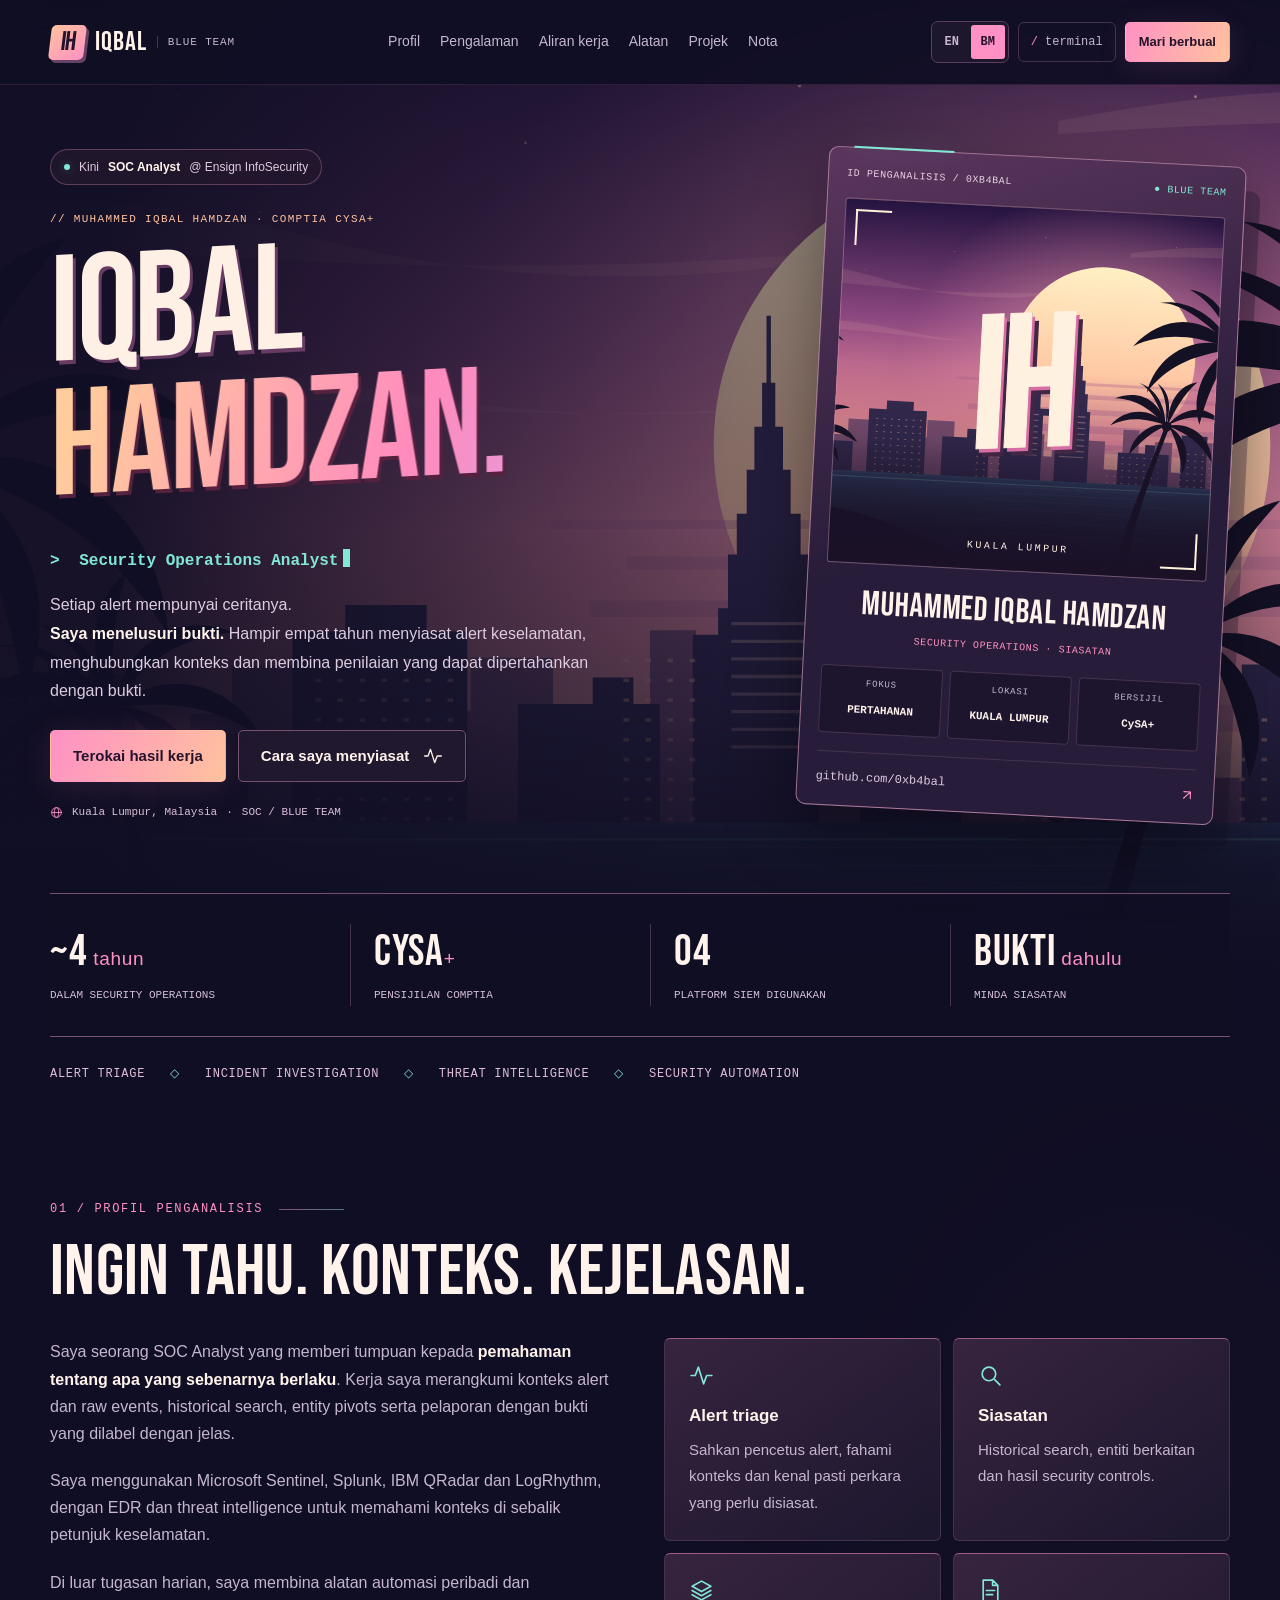
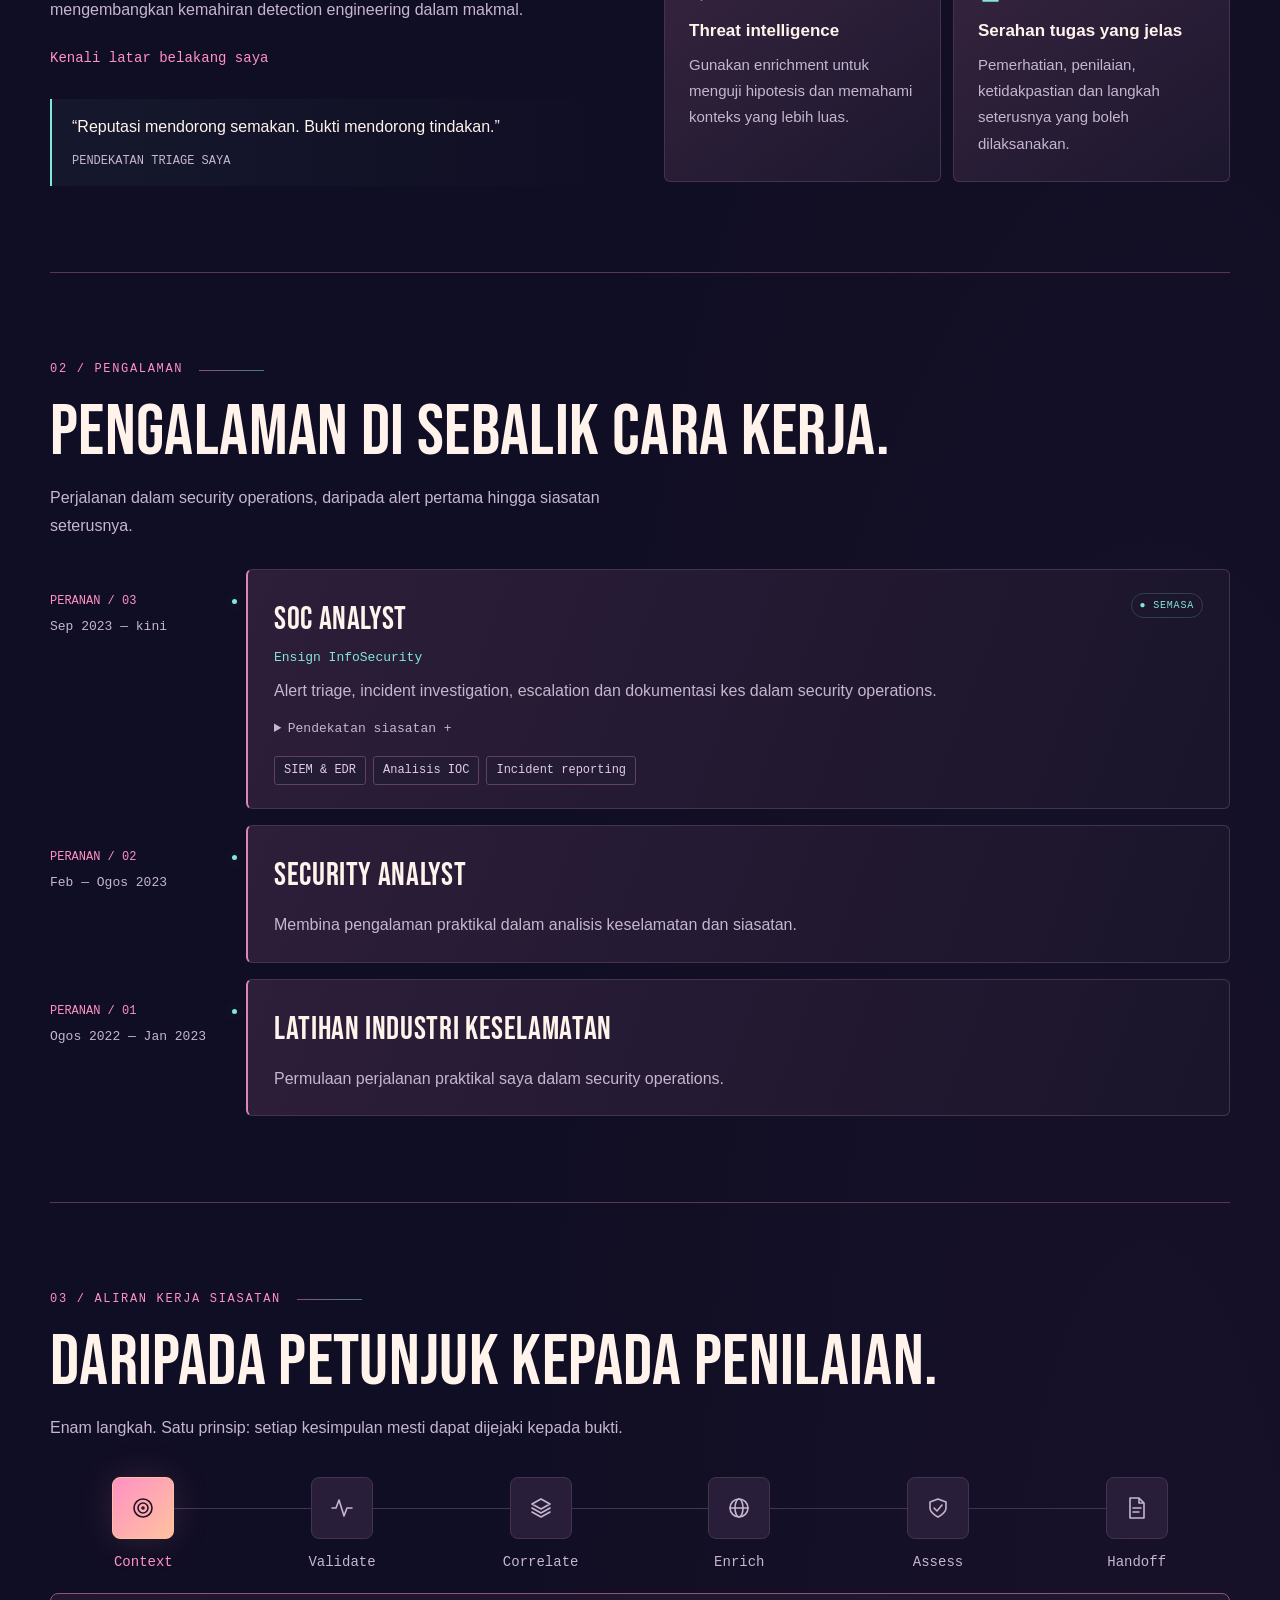
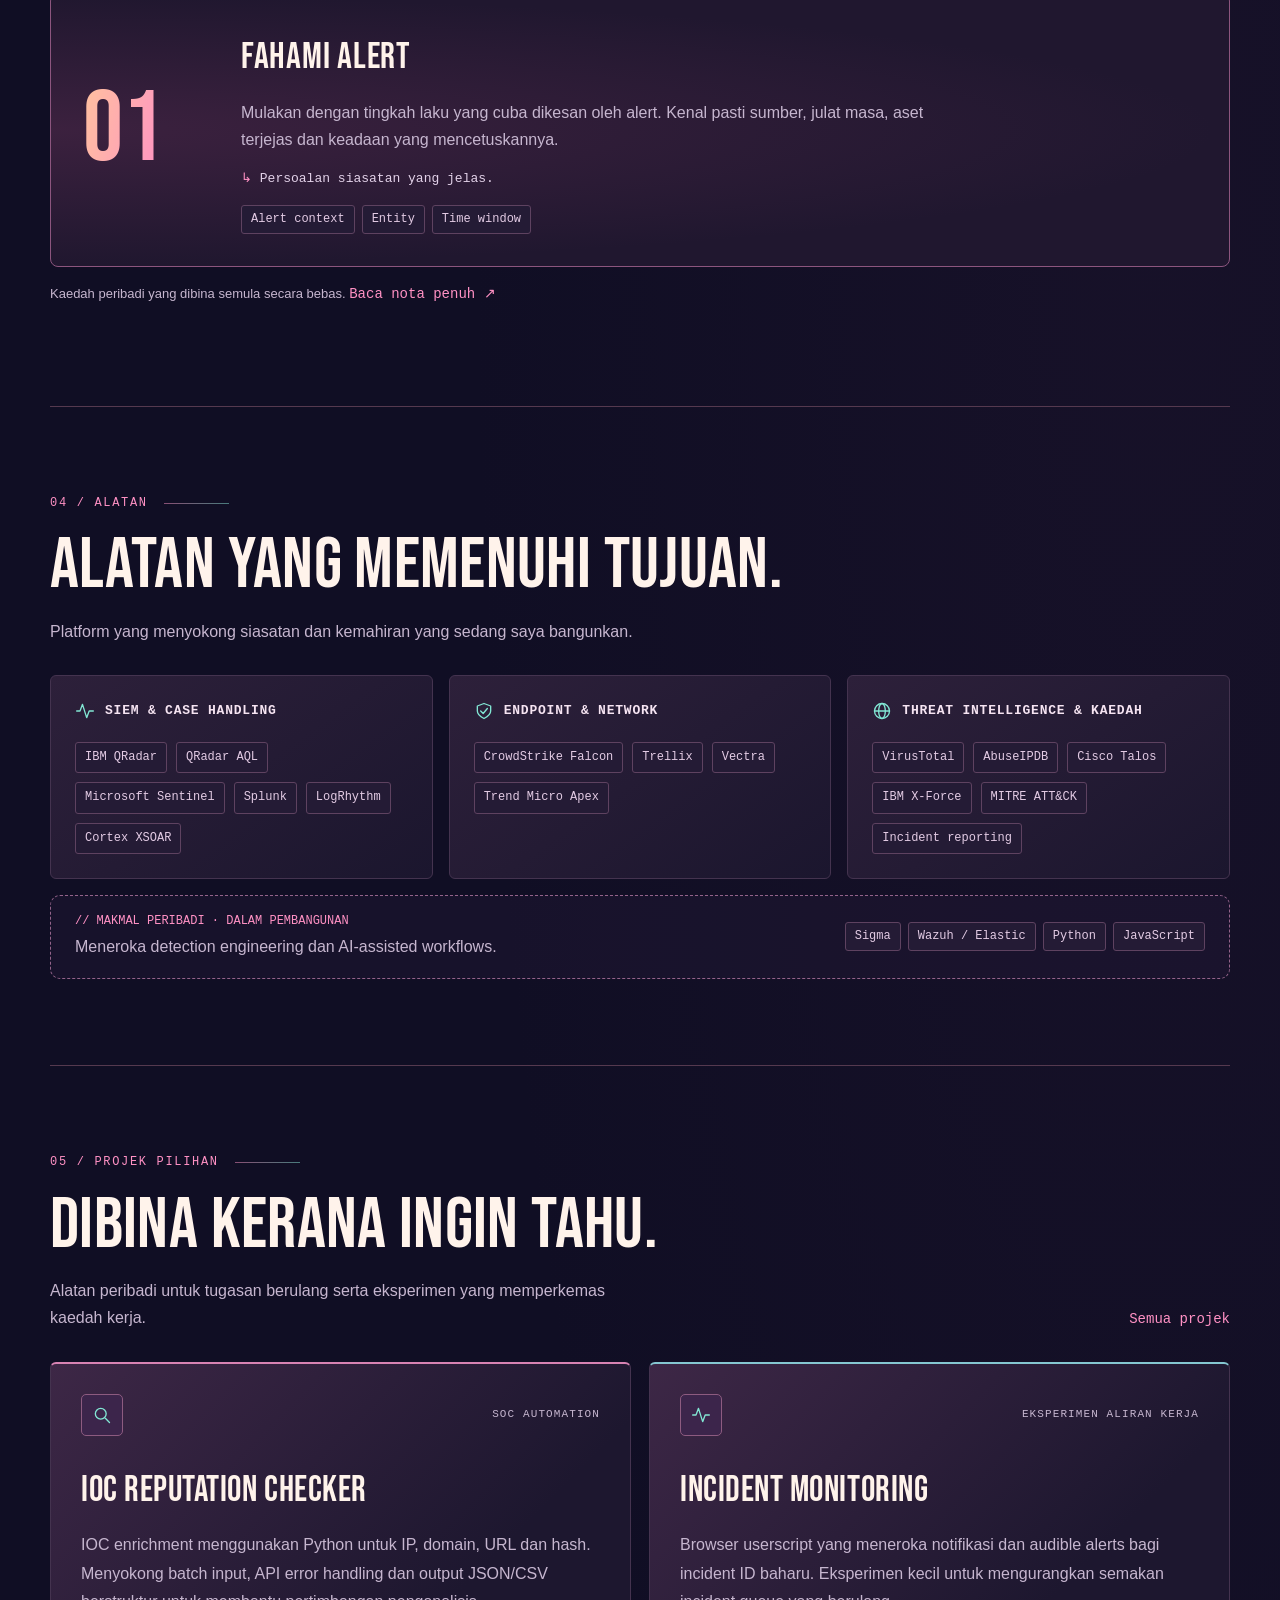
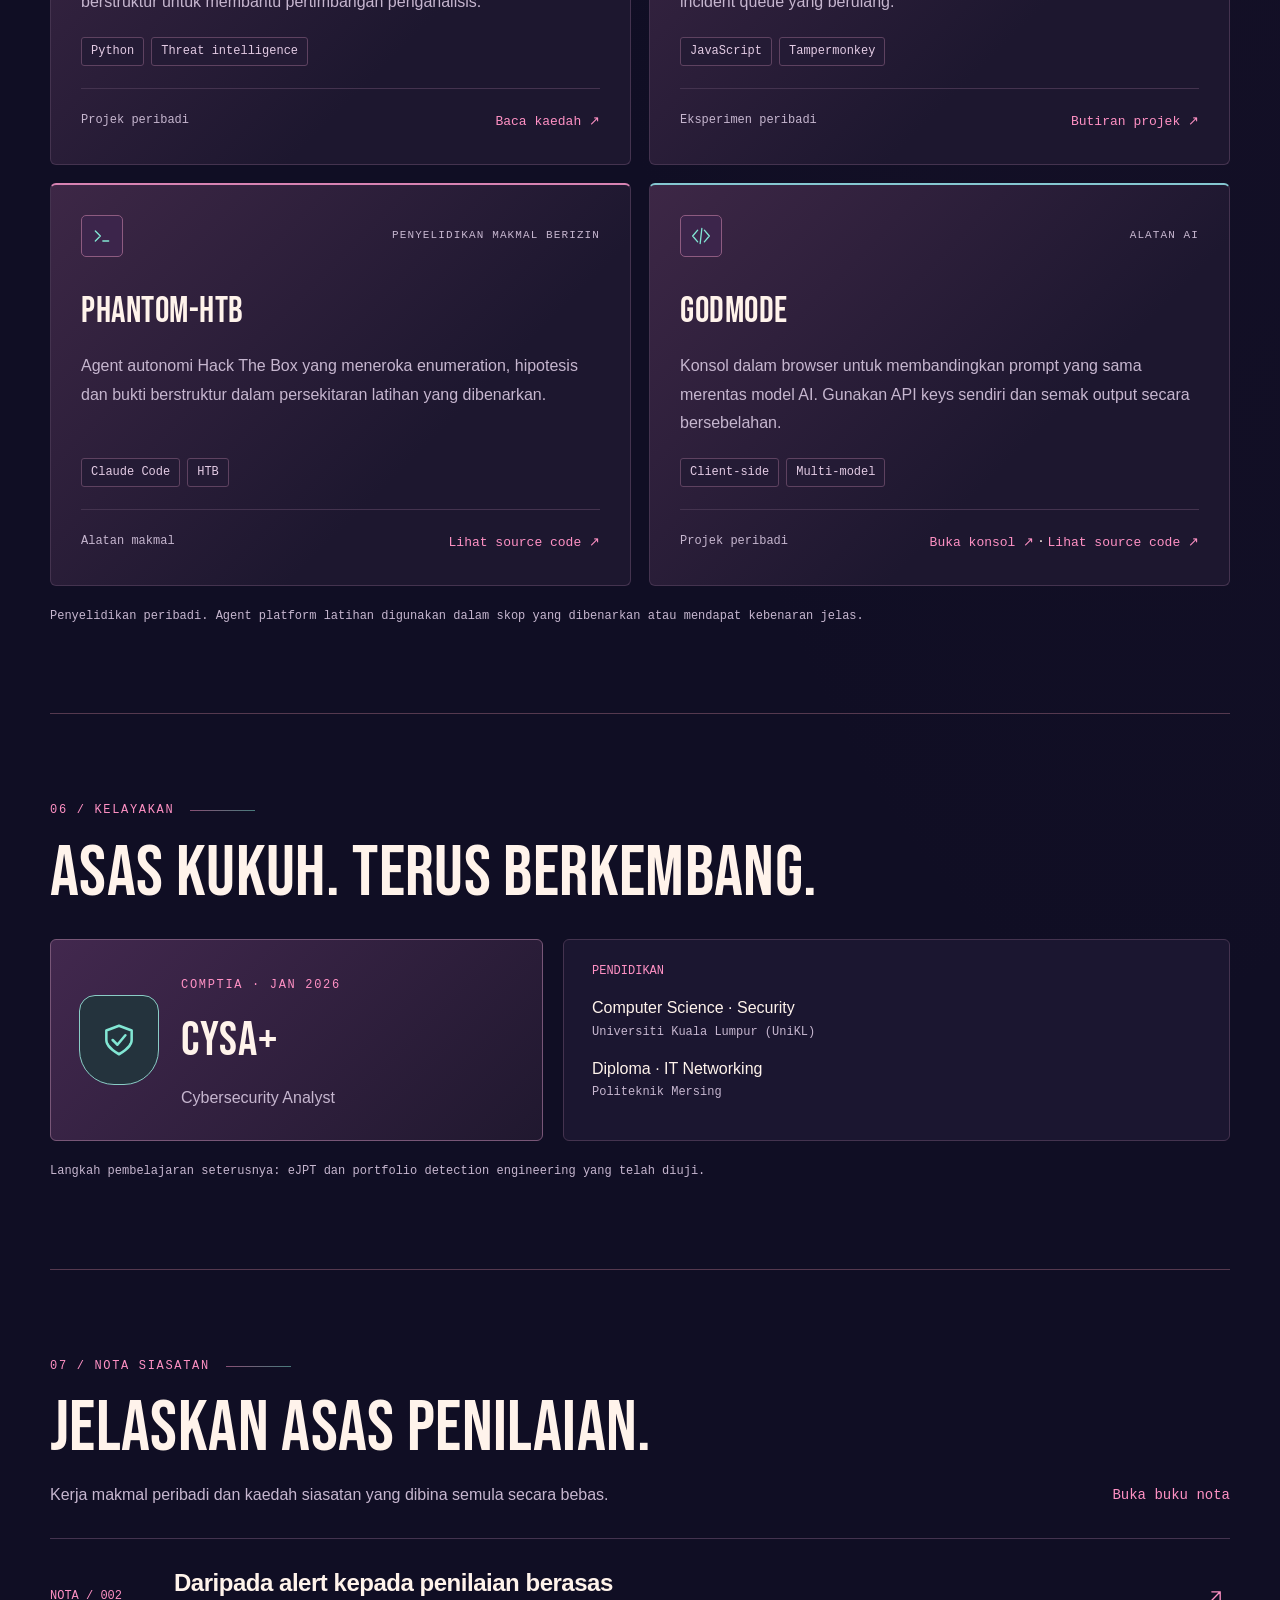
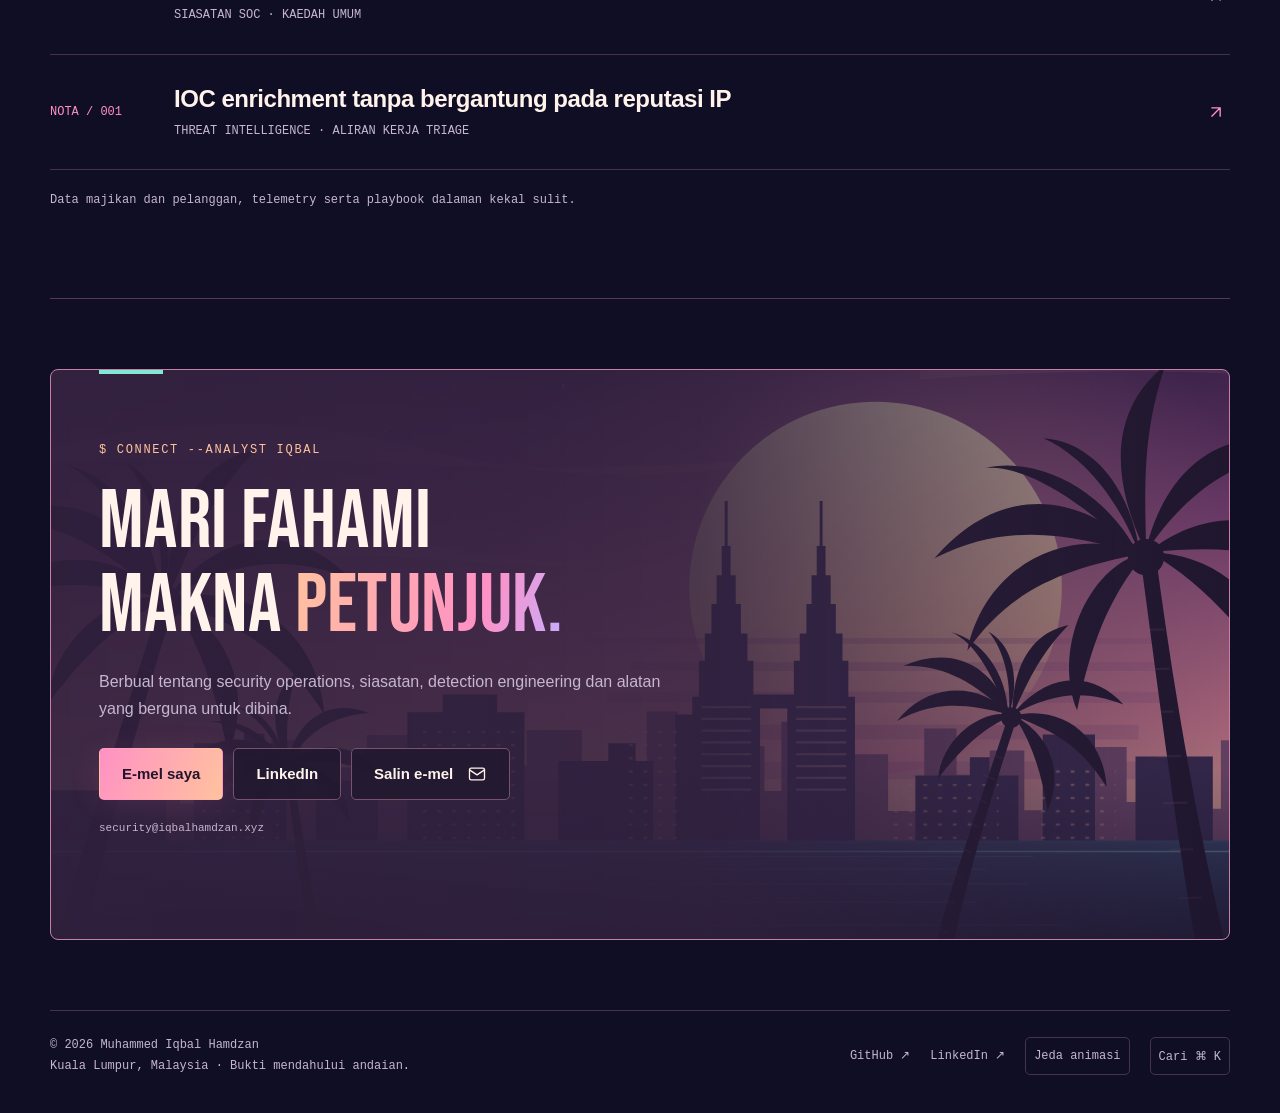
==== commit 2cb58daf: "Restyle the portfolio with a GTA VI-inspired sunset theme" ====
--- a/ms/index.html
+++ b/ms/index.html
@@ -5,27 +5,28 @@
 <title>Iqbal Hamdzan — SOC Analyst &amp; Security Investigator</title>
 <meta name="description" content="SOC Analyst di Kuala Lumpur. Siasatan berpandukan bukti, incident triage, threat intelligence dan projek security automation peribadi.">
 <meta name="color-scheme" content="dark">
-<meta name="theme-color" content="#080c12">
+<meta name="theme-color" content="#100e24">
 <link rel="canonical" href="https://iqbalhamdzan.xyz/ms/">
 <meta property="og:type" content="website">
 <meta property="og:title" content="Iqbal Hamdzan — SOC Analyst & Security Investigator">
 <meta property="og:description" content="SOC Analyst di Kuala Lumpur. Siasatan berpandukan bukti, incident triage, threat intelligence dan projek security automation peribadi.">
 <meta property="og:url" content="https://iqbalhamdzan.xyz/ms/">
 <link rel="icon" href="/assets/favicon.svg" type="image/svg+xml">
-<link rel="stylesheet" href="/assets/style.css?v=20261122">
+<link rel="preload" href="/assets/fonts/BebasNeue-Regular.ttf" as="font" type="font/ttf" crossorigin>
+<link rel="stylesheet" href="/assets/style.css?v=20261123">
 <!-- Language alternatives -->
 <link rel="alternate" hreflang="en" href="https://iqbalhamdzan.xyz/">
 <link rel="alternate" hreflang="ms" href="https://iqbalhamdzan.xyz/ms/">
 <link rel="alternate" hreflang="x-default" href="https://iqbalhamdzan.xyz/">
 <meta property="og:locale" content="ms_MY">
 <meta property="og:locale:alternate" content="en_MY">
-<script src="/assets/language.js?v=20261122"></script>
-<script src="/assets/translations.js?v=20261122" defer></script>
-<script src="/assets/site.js?v=20261122" defer></script>
+<script src="/assets/language.js?v=20261123"></script>
+<script src="/assets/translations.js?v=20261123" defer></script>
+<script src="/assets/site.js?v=20261123" defer></script>
 </head>
-<body><div class="ambient" aria-hidden="true"><svg class="network" viewBox="0 0 1440 1100" preserveAspectRatio="xMidYMin slice"><g class="drift" fill="none" stroke="#4fcde855"><path d="M0 240 90 190 160 255 130 360 40 420 0 390M90 190 50 80 0 60M160 255 280 230M40 420 110 520 65 640M1440 90 1320 140 1290 300 1380 390 1440 350M1320 140 1160 100M1290 300 1180 340M1380 390 1310 560 1440 620"/></g><g class="drift" fill="#51e3f5"><circle cx="90" cy="190" r="3"/><circle cx="160" cy="255" r="3"/><circle cx="130" cy="360" r="2"/><circle cx="40" cy="420" r="3"/><circle cx="110" cy="520" r="2"/><circle cx="1320" cy="140" r="3"/><circle cx="1290" cy="300" r="2"/><circle cx="1380" cy="390" r="3"/><circle cx="1310" cy="560" r="2"/></g></svg></div><a class="skip" href="#main">Langkau ke kandungan</a>
+<body class="home"><div class="ambient" aria-hidden="true"></div><a class="skip" href="#main">Langkau ke kandungan</a>
 <header class="site-header"><div class="container header-inner">
-<a class="brand" href="/ms/" aria-label="Laman utama Iqbal SOC"><span class="brand-mark">&gt;_</span> IQBAL<span class="brand-mark">.</span><small>BLUE TEAM</small></a>
+<a class="brand" href="/ms/" aria-label="Laman utama Iqbal SOC"><span class="brand-monogram" aria-hidden="true">IH</span> IQBAL<small>BLUE TEAM</small></a>
 <nav class="desktop-nav" aria-label="Navigasi utama"><a href="/ms/#profile">Profil</a><a href="/ms/#experience">Pengalaman</a><a href="/ms/#workflow">Aliran kerja</a><a href="/ms/#toolkit">Alatan</a><a href="/ms/projects.html">Projek</a><a href="/ms/notes/">Nota</a></nav>
 <details class="mobile-menu"><summary>☰ Menu</summary><nav aria-label="Navigasi mudah alih"><a href="/ms/#profile">Profil</a><a href="/ms/#experience">Pengalaman</a><a href="/ms/#workflow">Aliran kerja</a><a href="/ms/#toolkit">Alatan</a><a href="/ms/projects.html">Projek</a><a href="/ms/notes/">Nota</a><a href="/ms/#credentials">Kelayakan</a><a href="/ms/about.html">Tentang saya</a><a href="/ms/#contact">Hubungi</a><button type="button" class="terminal-trigger" data-open-terminal aria-haspopup="dialog" hidden>/ terminal</button></nav></details>
 <div class="header-actions"><nav class="language-switch" aria-label="Bahasa"><a href="/" data-language="en" lang="en" hreflang="en" aria-label="English">EN</a><a href="/ms/" data-language="ms" lang="ms" hreflang="ms" aria-label="Bahasa Melayu" aria-current="page">BM</a></nav><button class="terminal-trigger" data-open-terminal aria-haspopup="dialog" hidden><span>/</span> terminal</button><a class="button primary small" href="/ms/#contact">Mari berbual <svg class="icon" viewBox="0 0 24 24" fill="none" stroke="currentColor" stroke-width="1.6" stroke-linecap="round" stroke-linejoin="round" aria-hidden="true"><path d="M7 17 17 7M7 7h10v10"/></svg></a></div>
@@ -40,18 +41,7 @@
 <p class="hero-footnote"><svg class="icon" viewBox="0 0 24 24" fill="none" stroke="currentColor" stroke-width="1.6" stroke-linecap="round" stroke-linejoin="round" aria-hidden="true"><circle cx="12" cy="12" r="9"/><ellipse cx="12" cy="12" rx="4" ry="9"/><path d="M3 12h18"/></svg> Kuala Lumpur, Malaysia <span>·</span> SOC / BLUE TEAM</p>
 </div><aside class="identity-card" aria-label="Kad identiti penganalisis">
 <div class="card-label"><span>ID PENGANALISIS / 0XB4BAL</span><span>● BLUE TEAM</span></div>
-<div class="identity-art"><svg viewBox="0 0 400 290" role="img" aria-labelledby="identity-art-title"><title id="identity-art-title">Perisai SOC dikelilingi telemetry nodes yang saling berhubung</title>
-<defs><pattern id="id-grid" width="20" height="20" patternUnits="userSpaceOnUse"><path d="M20 0H0V20" fill="none" stroke="#8acbf510"/></pattern><linearGradient id="shield-stroke" x2="1" y2="1"><stop stop-color="#51e3f5"/><stop offset="1" stop-color="#6295ff"/></lineargradient></defs>
-<path d="M0 0H400V290H0z" fill="url(#id-grid)"/><g fill="none" stroke="#4c91b148"><circle cx="200" cy="145" r="109"/><circle cx="200" cy="145" r="84" stroke-dasharray="2 7"/><path d="M200 22v38m0 170v38M75 145H40m320 0h-35"/></g>
-<g class="orbit" stroke="#51e3f570" fill="none"><circle cx="200" cy="145" r="109" stroke-dasharray="42 300"/><circle cx="200" cy="36" r="4" fill="#51e3f5" stroke="none"/></g>
-<g class="orbit orbit-reverse" stroke="#6295ff70" fill="none"><circle cx="200" cy="145" r="84" stroke-dasharray="20 240"/><circle cx="200" cy="229" r="3" fill="#6295ff" stroke="none"/></g>
-<path d="m200 72 58 22v49c0 42-58 77-58 77s-58-35-58-77V94z" fill="#102639" stroke="url(#shield-stroke)" stroke-width="1.5"/>
-<path d="m200 83 48 18v42c0 31-48 64-48 64s-48-33-48-64v-42z" fill="none" stroke="#36668180"/>
-<path d="M168 125h16l8-13 13 26 9-13h18" fill="none" stroke="#51e3f5" stroke-width="2"/>
-<text x="200" y="166" text-anchor="middle" fill="#edf2fa" font-family="Consolas,monospace" font-size="32" font-weight="700" letter-spacing="3">SOC</text>
-<text x="200" y="184" text-anchor="middle" fill="#7fa9c8" font-family="Consolas,monospace" font-size="6.5" letter-spacing="2">KESAN · SIASAT · TINDAK</text>
-<g fill="#83b6ce" font-family="Consolas,monospace" font-size="7"><text x="15" y="25">TELEMETRY → KONTEKS</text><text x="15" y="275">UTAMAKAN BUKTI</text><text x="300" y="275">DIPANDU MANUSIA</text></g>
-</svg></div>
+<div class="identity-art" role="img" aria-label="Skyline Kuala Lumpur ketika matahari terbenam dengan siluet pokok palma"><span class="identity-monogram" aria-hidden="true">IH</span><span class="identity-scene-label" aria-hidden="true">KUALA LUMPUR</span></div>
 <h2 class="identity-name">Muhammed Iqbal Hamdzan</h2><p class="identity-role">SECURITY OPERATIONS · SIASATAN</p>
 <div class="identity-meta"><div><span>FOKUS</span><strong>PERTAHANAN</strong></div><div><span>LOKASI</span><strong>KUALA LUMPUR</strong></div><div><span>BERSIJIL</span><strong>CySA+</strong></div></div>
 <a class="identity-link" href="https://github.com/0xb4bal"><span>github.com/0xb4bal</span><svg class="icon" viewBox="0 0 24 24" fill="none" stroke="currentColor" stroke-width="1.6" stroke-linecap="round" stroke-linejoin="round" aria-hidden="true"><path d="M7 17 17 7M7 7h10v10"/></svg></a></aside></section>
--- a/assets/style.css
+++ b/assets/style.css
@@ -1,17 +1,28 @@
 /* Iqbal Hamdzan — SOC portfolio. Local assets; progressive enhancement. */
+@font-face {
+  font-family: "Bebas Neue";
+  src: url("/assets/fonts/BebasNeue-Regular.ttf") format("truetype");
+  font-style: normal;
+  font-weight: 400;
+  font-display: swap;
+}
 :root {
   color-scheme: dark;
-  --bg: #080c12;
-  --panel: #0e151f;
-  --panel-raised: #131e2c;
-  --line: #223041;
-  --text: #edf2fa;
-  --muted: #9caec3;
-  --cyan: #51e3f5;
-  --blue: #6295ff;
-  --green: #6ce4ad;
+  --bg: #100e24;
+  --panel: #1b1630;
+  --panel-raised: #28203f;
+  --line: #44334f;
+  --text: #fff3eb;
+  --muted: #c6b6cf;
+  --cyan: #ff91c4;
+  --blue: #b5a0ff;
+  --green: #82e7d4;
   --mono: Consolas, "Liberation Mono", monospace;
   --sans: "Segoe UI", Arial, sans-serif;
+  --display: "Bebas Neue", Impact, "Arial Narrow", sans-serif;
+  --pink: #ff91c4;
+  --peach: #ffc29e;
+  --aqua: #82e7d4;
 }
 * { box-sizing: border-box; }
 html { scroll-behavior: smooth; scroll-padding-top: 100px; }
@@ -39,7 +50,7 @@
 @keyframes drift { to { transform: translateY(18px); opacity: .45; } }
 .skip { position: fixed; left: 16px; top: -80px; background: var(--cyan); color: var(--bg); padding: 10px 18px; z-index: 100; }
 .skip:focus { top: 12px; }
-.site-header { position: sticky; top: 0; z-index: 20; border-bottom: 1px solid #95bad013; background: #080c12ed; backdrop-filter: blur(18px); }
+.site-header { position: sticky; top: 0; z-index: 20; border-bottom: 1px solid #95bad013; background: #100e24ed; backdrop-filter: blur(18px); }
 .header-inner { min-height: 78px; display: flex; align-items: center; justify-content: space-between; gap: 24px; }
 .brand { display: flex; gap: 10px; align-items: center; font: 700 16px var(--mono); letter-spacing: -.04em; white-space: nowrap; }
 .brand-mark { color: var(--cyan); font-size: 24px; }
@@ -48,16 +59,16 @@
 .desktop-nav a { font-size: 12px; color: var(--muted); }
 .desktop-nav a:hover, .desktop-nav a[aria-current] { color: var(--cyan); }
 .header-actions { display: flex; gap: 9px; align-items: center; }
-.language-switch { display: inline-flex; flex: 0 0 auto; gap: 2px; padding: 3px; border: 1px solid var(--line); border-radius: 6px; background: #0e151f; }
+.language-switch { display: inline-flex; flex: 0 0 auto; gap: 2px; padding: 3px; border: 1px solid var(--line); border-radius: 6px; background: #1b1630; }
 .language-switch a { display: grid; place-items: center; min-width: 34px; min-height: 30px; padding: 4px 7px; border-radius: 3px; font: 600 11px var(--mono); color: var(--muted); }
-.language-switch a[aria-current="page"] { background: #51e3f51c; color: var(--cyan); box-shadow: inset 0 0 0 1px #51e3f533; }
-.language-switch a:hover { color: var(--text); background: #1a2d40; }
+.language-switch a[aria-current="page"] { background: #ff91c41c; color: var(--cyan); box-shadow: inset 0 0 0 1px #ff91c433; }
+.language-switch a:hover { color: var(--text); background: #372647; }
 .header-actions { flex-shrink: 0; }
 .brand small { max-width: 170px; }
-.button { display: inline-flex; align-items: center; justify-content: center; gap: 14px; min-height: 46px; padding: 11px 21px; border: 1px solid var(--line); background: #0f1822; border-radius: 7px; font-size: 13px; font-weight: 600; transition: transform .2s, border-color .2s, background .2s; }
-.button:hover { transform: translateY(-2px); border-color: #51e3f580; color: var(--text); background: #142633; }
-.button.primary { color: #04151c; background: linear-gradient(115deg, var(--cyan), #72b9ff); border-color: transparent; box-shadow: 0 0 28px #43c9fc15; }
-.button.primary:hover { box-shadow: 0 0 28px #43c9fc30; }
+.button { display: inline-flex; align-items: center; justify-content: center; gap: 14px; min-height: 46px; padding: 11px 21px; border: 1px solid var(--line); background: #251c39; border-radius: 7px; font-size: 13px; font-weight: 600; transition: transform .2s, border-color .2s, background .2s; }
+.button:hover { transform: translateY(-2px); border-color: #ff91c480; color: var(--text); background: #362345; }
+.button.primary { color: #231227; background: linear-gradient(115deg, var(--cyan), #ffc29e); border-color: transparent; box-shadow: 0 0 28px #ff91c415; }
+.button.primary:hover { box-shadow: 0 0 28px #ff91c430; }
 .button.small { min-height: 36px; padding: 7px 13px; font-size: 11px; }
 .terminal-trigger { font: 11px var(--mono); color: var(--muted); min-height: 36px; padding: 7px 12px; background: transparent; border: 1px solid var(--line); border-radius: 6px; }
 .terminal-trigger span { color: var(--cyan); }
@@ -66,24 +77,24 @@
 .section-kicker { display: flex; align-items: center; gap: 16px; margin: 0 0 16px; }
 .section-kicker:after { content: ""; width: 42px; height: 1px; background: var(--cyan); opacity: .5; }
 .hero { display: grid; grid-template-columns: minmax(0, 1.5fr) minmax(0, 1fr); align-items: center; gap: 65px; padding: 68px 0 64px; min-height: 680px; }
-.status-line { display: inline-flex; gap: 9px; align-items: center; border: 1px solid #2a3b4a; background: #111a22c0; border-radius: 30px; padding: 6px 12px; font-size: 11px; color: var(--muted); margin: 0 0 28px; }
+.status-line { display: inline-flex; gap: 9px; align-items: center; border: 1px solid #63455e; background: #251a38c0; border-radius: 30px; padding: 6px 12px; font-size: 11px; color: var(--muted); margin: 0 0 28px; }
 .status-line strong { color: var(--text); font-weight: 600; }
-.status-dot { width: 6px; height: 6px; border-radius: 50%; background: var(--green); box-shadow: 0 0 10px #6ce4ad50; flex: 0 0 auto; }
+.status-dot { width: 6px; height: 6px; border-radius: 50%; background: var(--green); box-shadow: 0 0 10px #82e7d450; flex: 0 0 auto; }
 .hero .eyebrow { font-size: 10px; margin: 0 0 12px; }
 .hero h1 { font-family: "Arial Black", var(--sans); font-weight: 900; font-size: clamp(64px, 7.8vw, 108px); letter-spacing: -.075em; line-height: .99; margin: 0 0 24px; }
 .hero h1 span { display: block; }
-.gradient-text { background: linear-gradient(100deg, var(--cyan) 5%, #6794ff 90%); color: var(--cyan); background-clip: text; -webkit-text-fill-color: transparent; }
-.role-line { font: 600 17px/1.5 var(--mono); color: #dce8f6; margin: 24px 0 16px; }
+.gradient-text { background: linear-gradient(100deg, var(--cyan) 5%, #ffc29e 90%); color: var(--cyan); background-clip: text; -webkit-text-fill-color: transparent; }
+.role-line { font: 600 17px/1.5 var(--mono); color: #f9d9e8; margin: 24px 0 16px; }
 .role-line span { color: var(--cyan); padding-right: 10px; }
 .role-line:after { content: ""; display: inline-block; width: 7px; height: 18px; background: var(--cyan); margin-left: 5px; vertical-align: -2px; animation: cursor 1.5s steps(1) infinite; }
 @keyframes cursor { 50% { opacity: 0; } }
 .hero-description { font-size: 16px; color: var(--muted); max-width: 540px; margin-bottom: 24px; line-height: 1.9; }
 .hero-description strong { color: var(--text); font-weight: 600; }
 .hero-actions { display: flex; flex-wrap: wrap; gap: 12px; }
-.hero-footnote { margin: 22px 0 0; color: #8fa3ba; font: 10px/1.6 var(--mono); display: flex; gap: 9px; align-items: center; }
+.hero-footnote { margin: 22px 0 0; color: #c6b6cf; font: 10px/1.6 var(--mono); display: flex; gap: 9px; align-items: center; }
 .hero-footnote .icon { width: 13px; height: 13px; color: var(--cyan); }
 .identity-card { position: relative; padding: 23px; background: linear-gradient(145deg, #1b2936c9, #0d141e 65%); border: 1px solid #3d526450; border-radius: 18px; box-shadow: 0 25px 80px #0005, 0 0 70px #307aca0a; }
-.identity-card:before { content: ""; position: absolute; width: 90px; height: 2px; background: var(--cyan); top: -1px; left: 24px; box-shadow: 0 0 18px #51e3f580; }
+.identity-card:before { content: ""; position: absolute; width: 90px; height: 2px; background: var(--cyan); top: -1px; left: 24px; box-shadow: 0 0 18px #ff91c480; }
 .card-label { display: flex; justify-content: space-between; gap: 10px; color: var(--muted); font: 9px/1.6 var(--mono); letter-spacing: .13em; }
 .card-label span:last-child { color: var(--cyan); }
 .identity-art { position: relative; margin: 20px 0 14px; background: radial-gradient(circle, #0f3952aa, #0a111b00 68%); border: 1px solid #34516850; border-radius: 8px; overflow: hidden; aspect-ratio: 1.35; }
@@ -108,7 +119,7 @@
 .stat strong { display: block; font-size: 34px; line-height: 1.25; font-weight: 800; letter-spacing: -.05em; }
 .stat strong small { font-size: 20px; color: var(--cyan); }
 .stat span { font: 10px/1.5 var(--mono); color: var(--muted); }
-.domain-strip { padding: 24px 0; display: flex; gap: 22px; flex-wrap: wrap; color: #8fa5ba; font: 10px/1.8 var(--mono); text-transform: uppercase; letter-spacing: .06em; }
+.domain-strip { padding: 24px 0; display: flex; gap: 22px; flex-wrap: wrap; color: #d2bfd6; font: 10px/1.8 var(--mono); text-transform: uppercase; letter-spacing: .06em; }
 .domain-strip span:not(:first-child):before { content: "◇"; color: var(--cyan); margin-right: 22px; }
 .section { padding: 85px 0; border-bottom: 1px solid var(--line); scroll-margin-top: 20px; }
 .section-heading { display: flex; gap: 24px; justify-content: space-between; align-items: flex-end; margin-bottom: 30px; }
@@ -119,7 +130,7 @@
 .profile-layout { display: grid; grid-template-columns: 1fr 1fr; gap: 48px; align-items: start; }
 .profile-copy p { margin: 0 0 20px; color: var(--muted); font-size: 16px; }
 .profile-copy strong { color: var(--text); font-weight: 600; }
-.principle { border-left: 2px solid var(--cyan); background: linear-gradient(90deg,#51e3f50c,transparent); margin: 28px 0 0; padding: 14px 20px; }
+.principle { border-left: 2px solid var(--cyan); background: linear-gradient(90deg,#ff91c40c,transparent); margin: 28px 0 0; padding: 14px 20px; }
 .principle p { color: var(--text); margin: 0 0 5px; font-size: 16px; }
 .principle cite { color: var(--muted); font: normal 10px var(--mono); }
 .expertise-grid { display: grid; grid-template-columns: 1fr 1fr; gap: 12px; }
@@ -132,7 +143,7 @@
 .timeline-date { font: 11px/1.7 var(--mono); color: var(--muted); padding-top: 22px; }
 .timeline-date span { display: block; color: var(--cyan); font-size: 10px; margin-bottom: 5px; }
 .timeline-card { position: relative; background: var(--panel); border: 1px solid var(--line); border-radius: 10px; padding: 23px 26px; }
-.timeline-card:before { content: ""; position: absolute; width: 5px; height: 5px; border-radius: 50%; background: var(--cyan); top: 29px; left: -16px; box-shadow: 0 0 10px #51e3f550; }
+.timeline-card:before { content: ""; position: absolute; width: 5px; height: 5px; border-radius: 50%; background: var(--cyan); top: 29px; left: -16px; box-shadow: 0 0 10px #ff91c450; }
 .timeline-card h3 { font-size: 21px; letter-spacing: -.03em; margin: 0 0 3px; }
 .timeline-card .company { font: 11px var(--mono); color: var(--cyan); margin: 0 0 12px; }
 .timeline-card p { color: var(--muted); font-size: 13px; margin: 8px 0 0; }
@@ -140,21 +151,21 @@
 .timeline-card summary { color: var(--muted); font: 11px/1.8 var(--mono); cursor: pointer; width: fit-content; }
 .timeline-card details[open] summary { color: var(--cyan); }
 .tag-row { display: flex; flex-wrap: wrap; gap: 7px; }
-.tag, .pill { display: inline-block; font: 10px/1.6 var(--mono); border: 1px solid #2b4054; color: #b5c6d9; background: #0c1620; padding: 4px 9px; border-radius: 4px; }
+.tag, .pill { display: inline-block; font: 10px/1.6 var(--mono); border: 1px solid #5e4260; color: #e3cbe4; background: #241b35; padding: 4px 9px; border-radius: 4px; }
 .timeline-card .tag-row { margin-top: 15px; }
-.now-tag { float: right; font: 9px var(--mono); color: var(--green); letter-spacing: .08em; padding: 6px 8px; border: 1px solid #6ce4ad30; border-radius: 20px; }
+.now-tag { float: right; font: 9px var(--mono); color: var(--green); letter-spacing: .08em; padding: 6px 8px; border: 1px solid #82e7d430; border-radius: 20px; }
 .workflow-tabs { display: grid; grid-template-columns: repeat(6,1fr); gap: 12px; margin: 35px 0 20px; position: relative; }
 .workflow-tabs:before { content: ""; height: 1px; background: var(--line); position: absolute; top: 31px; inset-inline: 8%; z-index: -1; }
 .workflow-tab { border: 0; background: transparent; text-align: center; padding: 0 5px; color: var(--muted); font: 11px/1.6 var(--mono); }
-.workflow-tab .icon { display: block; width: 62px; height: 62px; background: #101923; border: 1px solid var(--line); border-radius: 14px; padding: 18px; margin: 0 auto 12px; transition: background .2s, color .2s, box-shadow .2s; }
+.workflow-tab .icon { display: block; width: 62px; height: 62px; background: #241b35; border: 1px solid var(--line); border-radius: 14px; padding: 18px; margin: 0 auto 12px; transition: background .2s, color .2s, box-shadow .2s; }
 .workflow-tab:hover { color: var(--text); }
 .workflow-tab[aria-selected=true] { color: var(--cyan); }
-.workflow-tab[aria-selected=true] .icon { color: #05121b; border-color: var(--cyan); background: var(--cyan); box-shadow: 0 0 30px #51e3f528; }
-.workflow-panel { display: grid; grid-template-columns: 130px 1fr; gap: 28px; min-height: 248px; padding: 32px; background: linear-gradient(120deg,#13263b,#0e151f 70%); border: 1px solid #2a4055; border-radius: 14px; align-items: center; }
+.workflow-tab[aria-selected=true] .icon { color: #231227; border-color: var(--cyan); background: var(--cyan); box-shadow: 0 0 30px #ff91c428; }
+.workflow-panel { display: grid; grid-template-columns: 130px 1fr; gap: 28px; min-height: 248px; padding: 32px; background: linear-gradient(120deg,#3d244c,#1b1630 70%); border: 1px solid #644366; border-radius: 14px; align-items: center; }
 .workflow-number { font-size: 100px; font-weight: 900; line-height: 1; letter-spacing: -.08em; }
 .workflow-panel h3 { font-size: 27px; font-weight: 750; letter-spacing: -.035em; margin: 0 0 10px; }
 .workflow-panel p { font-size: 14px; color: var(--muted); margin: 0 0 14px; max-width: 730px; }
-.workflow-panel .outcome { color: #d0e4f4; font: 11px/1.8 var(--mono); }
+.workflow-panel .outcome { color: #f2dbec; font: 11px/1.8 var(--mono); }
 .workflow-panel .outcome:before { content: "↳ "; color: var(--cyan); }
 .workflow-foot { margin-top: 16px; color: var(--muted); font-size: 11px; }
 .nojs-workflow { margin: 28px 0; color: var(--muted); }
@@ -164,31 +175,31 @@
 .tool-card { border: 1px solid var(--line); border-radius: 11px; padding: 24px; background: var(--panel); }
 .tool-card .tool-label { display: flex; align-items: center; gap: 10px; margin-bottom: 20px; }
 .tool-label .icon { color: var(--cyan); }
-.tool-label h3 { font: 600 11px/1.7 var(--mono); color: #deebf9; letter-spacing: .06em; margin: 0; }
+.tool-label h3 { font: 600 11px/1.7 var(--mono); color: #f6e4f2; letter-spacing: .06em; margin: 0; }
 .tool-card .tag-row { gap: 9px; }
 .tool-card .tag { padding: 5px 9px; }
-.learning-row { display: flex; gap: 24px; align-items: center; justify-content: space-between; margin-top: 16px; border: 1px dashed #37516b; padding: 18px 24px; border-radius: 10px; background: #0e162066; }
+.learning-row { display: flex; gap: 24px; align-items: center; justify-content: space-between; margin-top: 16px; border: 1px dashed #71506f; padding: 18px 24px; border-radius: 10px; background: #251b3866; }
 .learning-row p { color: var(--muted); font-size: 12px; margin: 0; }
 .learning-row strong { color: var(--cyan); font: 10px var(--mono); display: block; margin-bottom: 5px; }
 .project-grid { display: grid; grid-template-columns: repeat(2,1fr); gap: 18px; }
-.project-card { display: flex; flex-direction: column; background: linear-gradient(140deg, #14212e, #0e151f 60%); border: 1px solid var(--line); border-radius: 12px; padding: 27px; min-width: 0; transition: border-color .2s, transform .2s; }
-.project-card:hover { border-color: #47758e; transform: translateY(-3px); }
+.project-card { display: flex; flex-direction: column; background: linear-gradient(140deg, #33213e, #1b1630 60%); border: 1px solid var(--line); border-radius: 12px; padding: 27px; min-width: 0; transition: border-color .2s, transform .2s; }
+.project-card:hover { border-color: #dd8bb8; transform: translateY(-3px); }
 .project-top { display: flex; justify-content: space-between; align-items: center; gap: 12px; margin-bottom: 24px; }
-.project-icon { padding: 10px; display: grid; place-items: center; border: 1px solid #38526a; border-radius: 10px; color: var(--cyan); background: #182b3d; }
+.project-icon { padding: 10px; display: grid; place-items: center; border: 1px solid #754d74; border-radius: 10px; color: var(--cyan); background: #3c254b; }
 .project-category { font: 8px var(--mono); letter-spacing: .1em; color: var(--muted); }
 .project-card h3 { font-size: 24px; font-weight: 700; letter-spacing: -.04em; margin: 0 0 10px; }
 .project-card p { color: var(--muted); font-size: 13px; line-height: 1.85; margin: 0 0 20px; }
 .project-card .tag-row { margin-top: auto; }
 .project-bottom { display: flex; align-items: center; justify-content: space-between; flex-wrap: wrap; gap: 12px; border-top: 1px solid var(--line); padding-top: 17px; margin-top: 22px; }
-.project-bottom span { color: #94a9bf; font: 9px var(--mono); }
+.project-bottom span { color: #c6b6cf; font: 9px var(--mono); }
 .project-bottom a { color: var(--cyan); font: 11px var(--mono); }
 .filters { display: flex; flex-wrap: wrap; gap: 8px; margin-bottom: 22px; }
-.filter-button { border: 1px solid var(--line); border-radius: 30px; background: #0e151f; color: var(--muted); padding: 8px 15px; font: 11px var(--mono); }
-.filter-button[aria-pressed=true] { background: #163446; color: var(--cyan); border-color: #3a7685; }
+.filter-button { border: 1px solid var(--line); border-radius: 30px; background: #1b1630; color: var(--muted); padding: 8px 15px; font: 11px var(--mono); }
+.filter-button[aria-pressed=true] { background: #4f294d; color: var(--cyan); border-color: #e78ab8; }
 .result-count { font: 10px var(--mono); color: var(--muted); margin: 16px 0 0; }
 .credentials-grid { display: grid; grid-template-columns: .85fr 1.15fr; gap: 20px; }
-.cert-card { display: flex; gap: 22px; align-items: center; padding: 28px; border: 1px solid #36536b; border-radius: 12px; background: linear-gradient(135deg,#152c40,#101822); }
-.cert-symbol { width: 80px; height: 90px; flex-shrink: 0; display: grid; place-items: center; background: #122c3c; border: 1px solid #3e8199; border-radius: 16px 16px 35px 35px; color: var(--cyan); }
+.cert-card { display: flex; gap: 22px; align-items: center; padding: 28px; border: 1px solid #785677; border-radius: 12px; background: linear-gradient(135deg,#42284e,#20182f); }
+.cert-symbol { width: 80px; height: 90px; flex-shrink: 0; display: grid; place-items: center; background: #342342; border: 1px solid #e190bc; border-radius: 16px 16px 35px 35px; color: var(--cyan); }
 .cert-symbol .icon { width: 38px; height: 38px; }
 .cert-card h3 { font-size: 33px; font-weight: 800; margin: 3px 0; letter-spacing: -.04em; }
 .cert-card p { color: var(--muted); margin: 0; font-size: 12px; }
@@ -199,14 +210,14 @@
 .education p span { display: block; color: var(--muted); font: 10px/1.8 var(--mono); }
 .note-list { border-top: 1px solid var(--line); }
 .note-row { display: grid; grid-template-columns: 85px 1fr 24px; align-items: center; gap: 24px; border-bottom: 1px solid var(--line); padding: 28px 0; }
-.note-row:hover { background: #51e3f503; }
+.note-row:hover { background: #ff91c403; }
 .note-index { font: 10px var(--mono); color: var(--cyan); }
 .note-row h3 { margin: 0 0 7px; font-size: 22px; line-height: 1.3; letter-spacing: -.035em; }
 .note-row p { margin: 0; color: var(--muted); font: 10px/1.7 var(--mono); }
 .note-row > .icon { color: var(--cyan); }
 .publication-note { color: var(--muted); font: 10px/1.8 var(--mono); margin: 20px 0 0; }
-.contact { position: relative; padding: 70px 48px; margin: 70px 0; background: radial-gradient(ellipse at 90% 40%,#1d477950,transparent 65%), #0f1722; border: 1px solid #315269; border-radius: 18px; overflow: hidden; }
-.contact:before { content: "+"; position: absolute; font: 260px/1 var(--mono); right: -35px; top: 30px; color: #51e3f508; }
+.contact { position: relative; padding: 70px 48px; margin: 70px 0; background: radial-gradient(ellipse at 90% 40%,#8f386f50,transparent 65%), #221a35; border: 1px solid #654369; border-radius: 18px; overflow: hidden; }
+.contact:before { content: "+"; position: absolute; font: 260px/1 var(--mono); right: -35px; top: 30px; color: #ff91c408; }
 .contact .eyebrow { margin: 0 0 20px; }
 .contact h2 { max-width: 700px; font-size: clamp(40px,5vw,64px); }
 .contact p { color: var(--muted); max-width: 550px; font-size: 14px; margin: 20px 0 26px; }
@@ -221,7 +232,7 @@
 .breadcrumb { display: inline-flex; align-items: center; gap: 8px; color: var(--muted); font: 10px var(--mono); margin-bottom: 28px; }
 .page-content > h1 { font-size: clamp(40px,5vw,68px); line-height: 1.1; font-weight: 800; letter-spacing: -.055em; margin: 14px 0 25px; }
 .page-content > h2 { margin: 44px 0 16px; font-size: 27px; letter-spacing: -.035em; }
-.page-content > p, .page-content li { color: #acbdd0; }
+.page-content > p, .page-content li { color: #d4c6dc; }
 .page-content .lede { font-size: 18px; line-height: 1.9; }
 .page-content > p a, .page-content li a, .page-content td a { color: var(--cyan); text-decoration: underline; }
 .page-content li { margin-bottom: 10px; }
@@ -237,31 +248,31 @@
 .mono { font: 11px/1.8 var(--mono); }
 code, pre { font-family: var(--mono); }
 pre { overflow: auto; background: var(--panel); padding: 20px; border-radius: 8px; }
-dialog { color: var(--text); background: #0a111a; border: 1px solid #36576c; border-radius: 14px; box-shadow: 0 30px 140px #000c; padding: 0; }
-dialog::backdrop { background: #03070dd4; backdrop-filter: blur(8px); }
+dialog { color: var(--text); background: #1b142b; border: 1px solid #806080; border-radius: 14px; box-shadow: 0 30px 140px #000c; padding: 0; }
+dialog::backdrop { background: #0d091ad4; backdrop-filter: blur(8px); }
 .terminal { width: min(740px, calc(100% - 32px)); }
-.dialog-bar { display: flex; align-items: center; justify-content: space-between; gap: 18px; background: #111c27; padding: 14px 19px; border-bottom: 1px solid var(--line); font: 10px var(--mono); color: var(--muted); }
+.dialog-bar { display: flex; align-items: center; justify-content: space-between; gap: 18px; background: #30203d; padding: 14px 19px; border-bottom: 1px solid var(--line); font: 10px var(--mono); color: var(--muted); }
 .window-dots { display: inline-flex; gap: 6px; margin-right: 14px; }
-.window-dots i { width: 7px; height: 7px; background: #4b718a; border-radius: 50%; }
+.window-dots i { width: 7px; height: 7px; background: #ad75b0; border-radius: 50%; }
 .window-dots i:first-child { background: var(--cyan); }
-.dialog-close { border: 1px solid #34485b; border-radius: 4px; padding: 5px 7px; background: transparent; color: #b8c8d7; font: 9px var(--mono); }
+.dialog-close { border: 1px solid #6c496a; border-radius: 4px; padding: 5px 7px; background: transparent; color: #e4cae4; font: 9px var(--mono); }
 .terminal-output { height: 290px; overflow-y: auto; padding: 22px; font: 12px/1.9 var(--mono); overflow-wrap: anywhere; }
 .terminal-output p { white-space: pre-wrap; margin: 0 0 10px; }
 .terminal-output .terminal-command { color: var(--cyan); }
-.terminal-output .terminal-response { color: #bbccdc; }
+.terminal-output .terminal-response { color: #dfcfe6; }
 .terminal-form { display: flex; align-items: center; gap: 10px; padding: 15px 22px; border-top: 1px solid var(--line); font: 12px var(--mono); }
 .terminal-form label { color: var(--cyan); white-space: nowrap; }
 .terminal-form input { min-width: 0; flex: 1; border: 0; outline: none; background: transparent; color: var(--text); font: 12px var(--mono); }
 .terminal-form button { background: transparent; color: var(--cyan); border: 1px solid var(--line); border-radius: 4px; padding: 5px 9px; font: 10px var(--mono); }
 .terminal-suggestions { padding: 0 22px 16px; display: flex; gap: 8px; flex-wrap: wrap; }
-.terminal-suggestions button { border: 1px solid var(--line); background: #111f2c; border-radius: 4px; padding: 5px 9px; color: var(--muted); font: 10px var(--mono); }
+.terminal-suggestions button { border: 1px solid var(--line); background: #2f203d; border-radius: 4px; padding: 5px 9px; color: var(--muted); font: 10px var(--mono); }
 .terminal-caption { font: 9px/1.8 var(--mono); padding: 12px 22px; color: var(--muted); border-top: 1px solid var(--line); }
 .palette { width: min(600px, calc(100% - 32px)); }
 .palette-top { display: flex; align-items: center; gap: 12px; padding: 17px; border-bottom: 1px solid var(--line); }
 .palette input { background: transparent; border: 0; color: var(--text); width: 100%; min-width: 0; padding: 7px; font-size: 15px; }
 .palette-results { max-height: 58vh; overflow-y: auto; padding: 10px; }
 .palette-results a { display: flex; justify-content: space-between; gap: 20px; padding: 13px 12px; font-size: 13px; border-radius: 5px; }
-.palette-results a:hover, .palette-results a:focus { background: #152c3f; color: var(--cyan); }
+.palette-results a:hover, .palette-results a:focus { background: #40294f; color: var(--cyan); }
 .palette-results small { color: var(--muted); font: 9px/1.7 var(--mono); }
 .palette-empty { color: var(--muted); font-size: 13px; padding: 14px; }
 .sr-only { position: absolute; width: 1px; height: 1px; overflow: hidden; clip-path: inset(50%); white-space: nowrap; }
@@ -281,7 +292,7 @@
   .mobile-menu { display: block; margin-left: auto; }
   .mobile-menu summary { list-style: none; font: 11px var(--mono); cursor: pointer; border: 1px solid var(--line); padding: 8px 13px; border-radius: 5px; color: var(--muted); }
   .mobile-menu summary::-webkit-details-marker { display: none; }
-  .mobile-menu nav { position: absolute; right: 0; top: 70px; width: 230px; padding: 12px; background: #101a27; border: 1px solid #34516b; border-radius: 9px; box-shadow: 0 15px 50px #0007; }
+  .mobile-menu nav { position: absolute; right: 0; top: 70px; width: 230px; padding: 12px; background: #251a36; border: 1px solid #7e537b; border-radius: 9px; box-shadow: 0 15px 50px #0007; }
   .mobile-menu nav a { display: block; padding: 10px 12px; font-size: 13px; }
   .hero { grid-template-columns: 1.2fr 1fr; gap: 28px; padding-top: 48px; min-height: 600px; }
   .hero h1 { font-size: 7.9vw; }
@@ -302,7 +313,7 @@
   .mobile-menu { display: block; margin-left: auto; }
   .mobile-menu summary { list-style: none; font: 11px var(--mono); cursor: pointer; border: 1px solid var(--line); padding: 8px 13px; border-radius: 5px; color: var(--muted); }
   .mobile-menu summary::-webkit-details-marker { display: none; }
-  .mobile-menu nav { position: absolute; right: 0; top: 70px; width: min(260px, 100%); max-height: calc(100dvh - 90px); overflow-y: auto; padding: 12px; background: #101a27; border: 1px solid #34516b; border-radius: 9px; box-shadow: 0 15px 50px #0007; }
+  .mobile-menu nav { position: absolute; right: 0; top: 70px; width: min(260px, 100%); max-height: calc(100dvh - 90px); overflow-y: auto; padding: 12px; background: #251a36; border: 1px solid #7e537b; border-radius: 9px; box-shadow: 0 15px 50px #0007; }
   .mobile-menu nav a, .mobile-menu nav button { display: block; width: 100%; padding: 10px 12px; font-size: 13px; text-align: left; }
   .mobile-menu nav button { border: 0; }
 }
@@ -409,3 +420,261 @@
   .identity-meta strong { font-size: 9px; }
   .hero .eyebrow { letter-spacing: .08em; }
 }
+
+/* Sunset city: original artwork, warm neon and a condensed display face. */
+body { position: relative; isolation: isolate; background: radial-gradient(ellipse at 90% 45%, #41244325, transparent 42%), var(--bg); }
+.ambient { height: 700px; background: linear-gradient(180deg,#100e24a8,#100e24 100%), url("/assets/sunset-skyline.svg") center top / cover no-repeat; }
+.ambient:before { display: none; }
+.home .ambient { height: 1100px; background: linear-gradient(180deg,transparent 48%,#100e24 90%), linear-gradient(90deg,#100e24f5 8%,#100e24a6 42%,#100e2420 100%), url("/assets/sunset-skyline.svg") center top / cover no-repeat; }
+.site-header { background: #100e24ed; border-color: #ff91c422; }
+.header-inner { min-height: 84px; }
+.brand { font-family: var(--display); font-size: 27px; font-weight: 400; letter-spacing: .035em; gap: 10px; }
+.brand-monogram { display: grid; place-items: center; width: 35px; height: 35px; background: linear-gradient(140deg,var(--peach),var(--pink)); color: #24142b; border-radius: 5px; font: 27px/.9 var(--display); letter-spacing: -.04em; transform: skew(-7deg); box-shadow: 3px 3px 0 #674267; }
+.brand small { font: 11px var(--mono); letter-spacing: .08em; }
+.desktop-nav { gap: 20px; }
+.desktop-nav a { font-size: 14px; }
+.language-switch { background: #1d172e; border-color: #5b3d5f; border-radius: 7px; }
+.language-switch a { min-height: 34px; font-size: 12px; }
+.language-switch a[aria-current="page"] { background: var(--pink); color: #24142b; box-shadow: none; }
+.language-switch a:hover { background: #51304e; color: var(--text); }
+.language-switch a[aria-current="page"]:hover { background: var(--peach); color: #24142b; }
+.button { min-height: 50px; font-size: 15px; border-radius: 5px; padding: 12px 22px; border-color: #79516f; background: #22192fe6; }
+.button.primary { background: linear-gradient(115deg,var(--pink),var(--peach)); color: #24142b; box-shadow: 0 5px 30px #ee75af20; }
+.button.primary:hover { box-shadow: 0 8px 34px #ee75af40; color: #24142b; }
+.button.small { font-size: 13px; min-height: 40px; }
+.terminal-trigger { min-height: 40px; font-size: 12px; }
+.button .icon path[d="M7 17 17 7M7 7h10v10"], .text-link .icon path[d="M7 17 17 7M7 7h10v10"] { display: none; }
+.button .icon:has(path[d="M7 17 17 7M7 7h10v10"]), .text-link .icon:has(path[d="M7 17 17 7M7 7h10v10"]) { display: none; }
+.hero { min-height: 760px; grid-template-columns: minmax(0,1.45fr) minmax(0,1fr); padding: 64px 0 72px; gap: 64px; }
+.hero-copy { position: relative; z-index: 1; }
+.status-line { font-size: 12px; padding: 7px 13px; color: #e0c9dd; background: #24182ecc; border-color: #ffb0cd45; margin-bottom: 25px; }
+.hero .eyebrow { color: var(--peach); font-size: 11px; letter-spacing: .12em; margin-bottom: 20px; }
+.hero h1 { font-family: var(--display); font-size: clamp(100px,11.8vw,164px); font-weight: 400; line-height: .87; letter-spacing: -.015em; margin: 0 0 30px; transform: skewY(-3deg); transform-origin: left center; }
+.hero h1 span:first-child { color: #fff0e5; text-shadow: 3px 4px 0 #673b63; }
+.hero h1 .gradient-text { background-image: linear-gradient(110deg,#ffcd9c 5%,#ff8bbd 55%,#caa8f5); filter: drop-shadow(3px 4px 0 #55213f); padding-block: 3px; }
+.gradient-text { background-image: linear-gradient(105deg,var(--peach),var(--pink) 68%,#c6adff); }
+.role-line { font-size: 16px; color: var(--aqua); margin: 22px 0 18px; }
+.role-line span { color: var(--aqua); }
+.role-line:after { background: var(--aqua); }
+.hero-description { color: #ddccdf; font-size: 16px; max-width: 570px; line-height: 1.8; }
+.hero-footnote { font-size: 11px; color: #dac0d7; }
+.identity-card { justify-self: end; width: 100%; max-width: 418px; padding: 18px; background: linear-gradient(160deg,#5c365e,#271c39 55%); border: 1px solid #edaccc99; border-radius: 10px; transform: rotate(3deg); box-shadow: 15px 24px 0 #100e2450, 0 24px 70px #0007; }
+.identity-card:before { top: -2px; left: 24px; width: 100px; background: var(--aqua); box-shadow: 0 0 25px #82e7d460; }
+.card-label { font-size: 10px; color: #ead0e6; letter-spacing: .06em; }
+.card-label span:last-child { color: var(--aqua); }
+.identity-art { display: grid; place-items: center; aspect-ratio: 1.04; margin: 16px 0 22px; background: linear-gradient(180deg,#25123b00 45%,#201329aa),url("/assets/sunset-skyline.svg") 70% 45% / auto 100% no-repeat; border: 1px solid #d3a0b870; border-radius: 3px; }
+.identity-art:before { width: 34px; height: 34px; border-color: #fff1db; border-width: 2px 0 0 2px; top: 10px; left: 10px; }
+.identity-art:after { width: 34px; height: 34px; border-color: #fff1db; border-width: 0 2px 2px 0; right: 10px; bottom: 10px; }
+.identity-monogram { display: block; color: #fff1df; font: 400 clamp(125px,15vw,200px)/1 var(--display); letter-spacing: -.045em; transform: skewY(-5deg); text-shadow: 3px 4px 0 #d66da4,7px 8px 0 #422744; -webkit-text-stroke: 1px #fff1df; padding-right: .05em; }
+.identity-scene-label { position: absolute; bottom: 18px; font: 10px var(--mono); letter-spacing: .25em; color: #fff1e3; }
+.identity-name { font: 34px/1.08 var(--display); letter-spacing: .015em; margin: 0 0 8px; }
+.identity-role { color: var(--pink); font-size: 10px; margin: 5px 0 18px; letter-spacing: .06em; }
+.identity-meta div { background: #140f2480; border-radius: 4px; padding-block: 12px; }
+.identity-meta span { font-size: 9px; }
+.identity-meta strong { font-size: 11px; }
+.identity-link { font-size: 12px; color: #dfcbe4; }
+.stats-strip { border-color: #775070; padding-block: 30px; background: #100e24a8; }
+.stat strong { font-family: var(--display); font-weight: 400; font-size: 44px; letter-spacing: .015em; }
+.stat strong small { font-family: var(--sans); font-size: 19px; }
+.stat span { font-size: 11px; color: #d5bfd7; }
+.domain-strip { padding-block: 27px; font-size: 12px; gap: 18px 25px; color: #e0bdd8; }
+.domain-strip span:not(:first-child):before { color: var(--aqua); margin-right: 25px; }
+.section { padding-block: 86px; border-color: #55394f; }
+.section-kicker, .eyebrow { color: var(--pink); font-size: 12px; }
+.section-kicker:after { background: linear-gradient(90deg,var(--pink),var(--aqua)); width: 65px; }
+.section h2, .contact h2 { font-family: var(--display); font-weight: 400; font-size: clamp(46px,5.6vw,72px); letter-spacing: .005em; line-height: 1; text-wrap: balance; }
+.section-intro { font-size: 16px; }
+.text-link { font-size: 14px; }
+.profile-copy p { font-size: 16px; }
+.principle { border-color: var(--aqua); background: linear-gradient(90deg,#82e7d40c,transparent); }
+.principle cite { font-size: 12px; }
+.expertise { border-radius: 6px; background: linear-gradient(145deg,#37243f,#1c172e); padding: 24px; border-top-color: #a05d89; }
+.expertise > .icon { color: var(--aqua); }
+.expertise h3 { font-size: 17px; }
+.expertise p { font-size: 15px; line-height: 1.75; }
+.timeline-date { font-size: 13px; }
+.timeline-date span { font-size: 12px; }
+.timeline-card { border-radius: 6px; border-left: 2px solid #de87b4; background: linear-gradient(110deg,#2d1e39,#1a152b); }
+.timeline-card:before { background: var(--aqua); box-shadow: 0 0 14px #82e7d440; }
+.timeline-card h3 { font-family: var(--display); font-weight: 400; font-size: 32px; letter-spacing: .02em; }
+.timeline-card .company { color: var(--aqua); font-size: 13px; }
+.timeline-card p { font-size: 16px; }
+.timeline-card summary { font-size: 13px; }
+.now-tag { font-size: 10px; color: var(--aqua); }
+.tag,.pill { font-size: 12px; border-radius: 3px; }
+.workflow-tab { font-size: 14px; }
+.workflow-tab .icon { border-radius: 8px; background: #291e39; }
+.workflow-tab[aria-selected=true] .icon { background: linear-gradient(135deg,var(--pink),var(--peach)); border-color: var(--peach); box-shadow: 0 0 36px #ff91c425; }
+.workflow-panel { background: radial-gradient(ellipse at 0 50%,#65305666,transparent 70%),#20172f; border-radius: 8px; border-color: #8c557e; }
+.workflow-number { font-family: var(--display); font-weight: 400; letter-spacing: 0; }
+.workflow-panel h3 { font-family: var(--display); font-weight: 400; font-size: 37px; letter-spacing: .02em; }
+.workflow-panel p { font-size: 16px; }
+.workflow-panel .outcome { font-size: 13px; color: #e3d2e9; }
+.workflow-foot { font-size: 13px; }
+.tool-card { border-radius: 6px; background: linear-gradient(145deg,#2d203a,#1b162e); }
+.tool-label .icon { color: var(--aqua); }
+.tool-label h3 { font-size: 13px; }
+.learning-row { border-color: #94638a; }
+.learning-row p { font-size: 16px; }
+.learning-row strong { font-size: 12px; }
+.project-card { border-radius: 6px; border-top: 2px solid #d883b3; background: linear-gradient(135deg,#3d2746,#1d172f 65%); padding: 30px; }
+.project-card:nth-child(even) { border-top-color: #85c7d1; }
+.project-card:hover { transform: translateY(-5px); box-shadow: 0 16px 40px #0003; }
+.project-icon { color: var(--aqua); border-radius: 5px; border-color: #8d5b80; }
+.project-category { font-size: 11px; line-height: 1.6; text-align: right; max-width: 65%; }
+.project-card h3 { font-family: var(--display); font-weight: 400; font-size: 36px; letter-spacing: .015em; }
+.project-card p { font-size: 16px; line-height: 1.8; }
+.project-bottom span { font-size: 12px; }
+.project-bottom a { font-size: 13px; }
+.filter-button { font-size: 14px; min-height: 44px; }
+.filter-button[aria-pressed=true] { background: var(--pink); color: #25142d; border-color: var(--pink); }
+.result-count { font-size: 13px; }
+.cert-card,.education { border-radius: 6px; }
+.cert-card h3 { font-family: var(--display); font-weight: 400; font-size: 48px; letter-spacing: .02em; }
+.cert-card p,.education p { font-size: 16px; }
+.cert-card .eyebrow,.education h3,.education p span { font-size: 12px; }
+.cert-symbol { color: var(--aqua); border-color: #8acdc6; background: #24333d; }
+.note-index { font-size: 12px; }
+.note-row { grid-template-columns: 100px 1fr 24px; }
+.note-row h3 { font-size: 24px; letter-spacing: -.02em; }
+.note-row p { font-size: 12px; }
+.note-row:hover { background: #ff91c407; }
+.publication-note { font-size: 12px; }
+.contact { border-radius: 8px; padding: 70px 48px; background: linear-gradient(90deg,#30203dee,#30203ddd 55%,#30203d66),url("/assets/sunset-skyline.svg") right 48% / cover; border-color: #c480a7; }
+.contact:before { content: ""; width: 64px; height: 4px; background: var(--aqua); left: 48px; top: 0; }
+.contact h2 { font-size: clamp(54px,6.5vw,86px); }
+.contact > p { font-size: 16px; max-width: 570px; }
+.contact .eyebrow { font-size: 12px; color: var(--peach); }
+.contact-actions { position: relative; z-index: 1; }
+.contact-email,.copy-status { font-size: 13px; }
+.site-footer { font-size: 12px; }
+.motion-toggle { font-size: 12px; min-height: 38px; }
+.page-content > h1 { font-family: var(--display); font-weight: 400; font-size: clamp(54px,7.5vw,94px); line-height: 1; letter-spacing: .01em; text-wrap: balance; color: #ffcfb2; }
+.page-content > h2 { font-family: var(--display); font-weight: 400; font-size: 38px; letter-spacing: .02em; }
+.page-content .note { font-size: 15px; }
+.breadcrumb { font-size: 12px; }
+.page-content th { font-size: 12px; }
+.mono { font-size: 13px; }
+dialog { border-color: #bb80ac; border-radius: 8px; }
+.dialog-bar { font-size: 12px; }
+.dialog-close { font-size: 11px; min-height: 32px; }
+.terminal-output { font-size: 14px; }
+.terminal-form,.terminal-form input { font-size: 14px; }
+.terminal-form button,.terminal-suggestions button { font-size: 12px; min-height: 36px; }
+.terminal-caption { font-size: 11px; }
+.palette-results a { font-size: 16px; }
+.palette-results small { font-size: 12px; }
+.palette-empty { font-size: 15px; }
+@media (max-width: 1200px) {
+  .hero { gap: 42px; }
+  .hero h1 { font-size: 12vw; }
+  .identity-name { font-size: 31px; }
+  .mobile-menu summary { font-size: 13px; min-height: 40px; }
+  .mobile-menu nav { background: #241a34; border-color: #9c638f; width: min(290px,100%); }
+  .mobile-menu nav a,.mobile-menu nav button { font-size: 16px; }
+}
+@media (min-width: 681px) and (max-width: 900px) {
+  .hero { grid-template-columns: minmax(0,1.2fr) minmax(0,1fr); gap: 28px; }
+  .hero h1 { font-size: 11.5vw; }
+  .hero .eyebrow { font-size: 10px; }
+  .identity-card { padding: 13px; transform: rotate(2deg); }
+  .identity-name { font-size: 27px; }
+  .identity-meta { gap: 4px; }
+  .identity-meta strong { font-size: 9px; }
+  .card-label { font-size: 9px; }
+  .stats-strip { grid-template-columns: repeat(2,1fr); }
+  .stat:nth-child(3) { padding-left: 0; border: 0; }
+  .profile-layout { grid-template-columns: 1fr; }
+  .expertise-grid { grid-template-columns: repeat(2,1fr); }
+  .footer-links { flex-wrap: wrap; justify-content: flex-end; }
+}
+@media (max-width: 680px) {
+  .container { width: calc(100% - 40px); }
+  .header-inner { min-height: 72px; gap: 8px; }
+  .brand { font-size: 24px; gap: 8px; }
+  .brand-monogram { width: 28px; height: 29px; font-size: 24px; }
+  .language-switch a { min-width: 32px; min-height: 32px; font-size: 11px; }
+  .mobile-menu summary { font-size: 12px; padding-inline: 9px; }
+  .home .ambient { height: 1350px; background: linear-gradient(180deg,#100e2480,#100e24d1 46%,#100e24 92%),url("/assets/sunset-skyline.svg") 64% 0 / auto 900px no-repeat; }
+  .hero { display: grid; grid-template-columns: minmax(0,1fr); padding: 42px 0 48px; gap: 44px; min-height: 0; }
+  .status-line { font-size: 11px; gap: 6px; padding: 6px 10px; margin-bottom: 26px; }
+  .hero .eyebrow { font-size: 10px; letter-spacing: .06em; margin-bottom: 18px; }
+  .hero h1 { font-size: clamp(72px,22.5vw,140px); letter-spacing: -.015em; margin-bottom: 26px; }
+  .role-line { font-size: 14px; margin: 21px 0 16px; }
+  .hero-description { font-size: 16px; line-height: 1.8; }
+  .button { font-size: 14px; padding: 11px 16px; gap: 9px; }
+  .hero-actions { gap: 10px; }
+  .hero-footnote { font-size: 10px; gap: 6px; line-height: 1.8; }
+  .identity-card { justify-self: center; width: calc(100% - 14px); max-width: 390px; transform: rotate(2deg); padding: 18px; }
+  .identity-art { aspect-ratio: 1.3; margin-bottom: 20px; }
+  .identity-monogram { font-size: 160px; }
+  .identity-name { font-size: 33px; }
+  .identity-role { font-size: 10px; }
+  .identity-meta strong { font-size: 10px; }
+  .stats-strip { row-gap: 26px; }
+  .stat strong,html[lang="ms"] .stats-strip .stat strong { font-size: 37px; }
+  .stat strong small { font-size: 17px; }
+  .stat span { font-size: 10px; }
+  .domain-strip { display: grid; grid-template-columns: 1fr 1fr; gap: 14px; font-size: 10px; }
+  .domain-strip span:not(:first-child):before { content: none; }
+  .domain-strip span { border-left: 2px solid var(--aqua); padding-left: 10px; }
+  .section { padding-block: 58px; }
+  .section h2 { font-size: 47px; }
+  .section-intro,.profile-copy p { font-size: 16px; }
+  .section-kicker { font-size: 11px; }
+  .expertise-grid { gap: 12px; }
+  .expertise { padding: 18px; }
+  .expertise h3 { font-size: 16px; }
+  .expertise p { font-size: 14px; }
+  .timeline-card { padding: 22px; }
+  .timeline-card h3 { font-size: 29px; }
+  .timeline-date { font-size: 12px; }
+  .workflow-tabs { grid-template-columns: repeat(3,1fr); gap: 20px 10px; }
+  .workflow-tabs:before { display: none; }
+  .workflow-tab { font-size: 13px; }
+  .workflow-tab .icon { width: 48px; height: 48px; padding: 12px; margin-bottom: 8px; }
+  .workflow-panel { padding: 24px; min-height: 0; gap: 16px; }
+  .workflow-panel h3 { font-size: 34px; }
+  .workflow-panel p { font-size: 16px; }
+  .workflow-panel .outcome { font-size: 12px; }
+  .workflow-number { font-size: 65px; }
+  .project-card { padding: 24px; }
+  .project-card h3 { font-size: 33px; }
+  .project-category { font-size: 10px; }
+  .note-row { grid-template-columns: 1fr 20px; }
+  .note-row h3 { font-size: 23px; }
+  .note-row p { font-size: 11px; }
+  .contact { padding: 36px 24px; margin-block: 42px; }
+  .contact:before { left: 24px; }
+  .contact h2 { font-size: 54px; }
+  .contact-actions .button { font-size: 14px; }
+  .site-footer { font-size: 11px; }
+  .footer-links { gap: 14px; }
+  .page-content > h1 { font-size: 58px; overflow-wrap: break-word; }
+  .page-content > h2 { font-size: 34px; }
+  .page-content td,.page-content th { font-size: 13px; }
+  .dialog-bar { font-size: 10px; }
+  .terminal-output { font-size: 13px; }
+  .terminal-form { flex-wrap: wrap; font-size: 12px; padding: 14px; }
+  .terminal-form label { font-size: 11px; }
+  .terminal-form input { font-size: 14px; }
+  .terminal-form button { font-size: 11px; padding-inline: 7px; }
+  .palette-results a { font-size: 15px; }
+}
+@media (max-width: 360px) {
+  .container { width: calc(100% - 32px); }
+  .brand { gap: 6px; font-size: 21px; }
+  .brand-monogram { width: 25px; }
+  .header-inner { gap: 6px; }
+  .language-switch { padding: 2px; }
+  .language-switch a { min-width: 29px; padding-inline: 5px; }
+  .mobile-menu summary { font-size: 11px; padding-inline: 7px; }
+  .expertise-grid { grid-template-columns: 1fr; }
+  .identity-card { padding: 14px; }
+  .card-label { font-size: 9px; }
+  .identity-name { font-size: 28px; }
+  .identity-role { font-size: 9px; }
+  .identity-meta strong { font-size: 9px; }
+  .role-line { font-size: 12px; }
+  .terminal-form label { width: 100%; }
+}
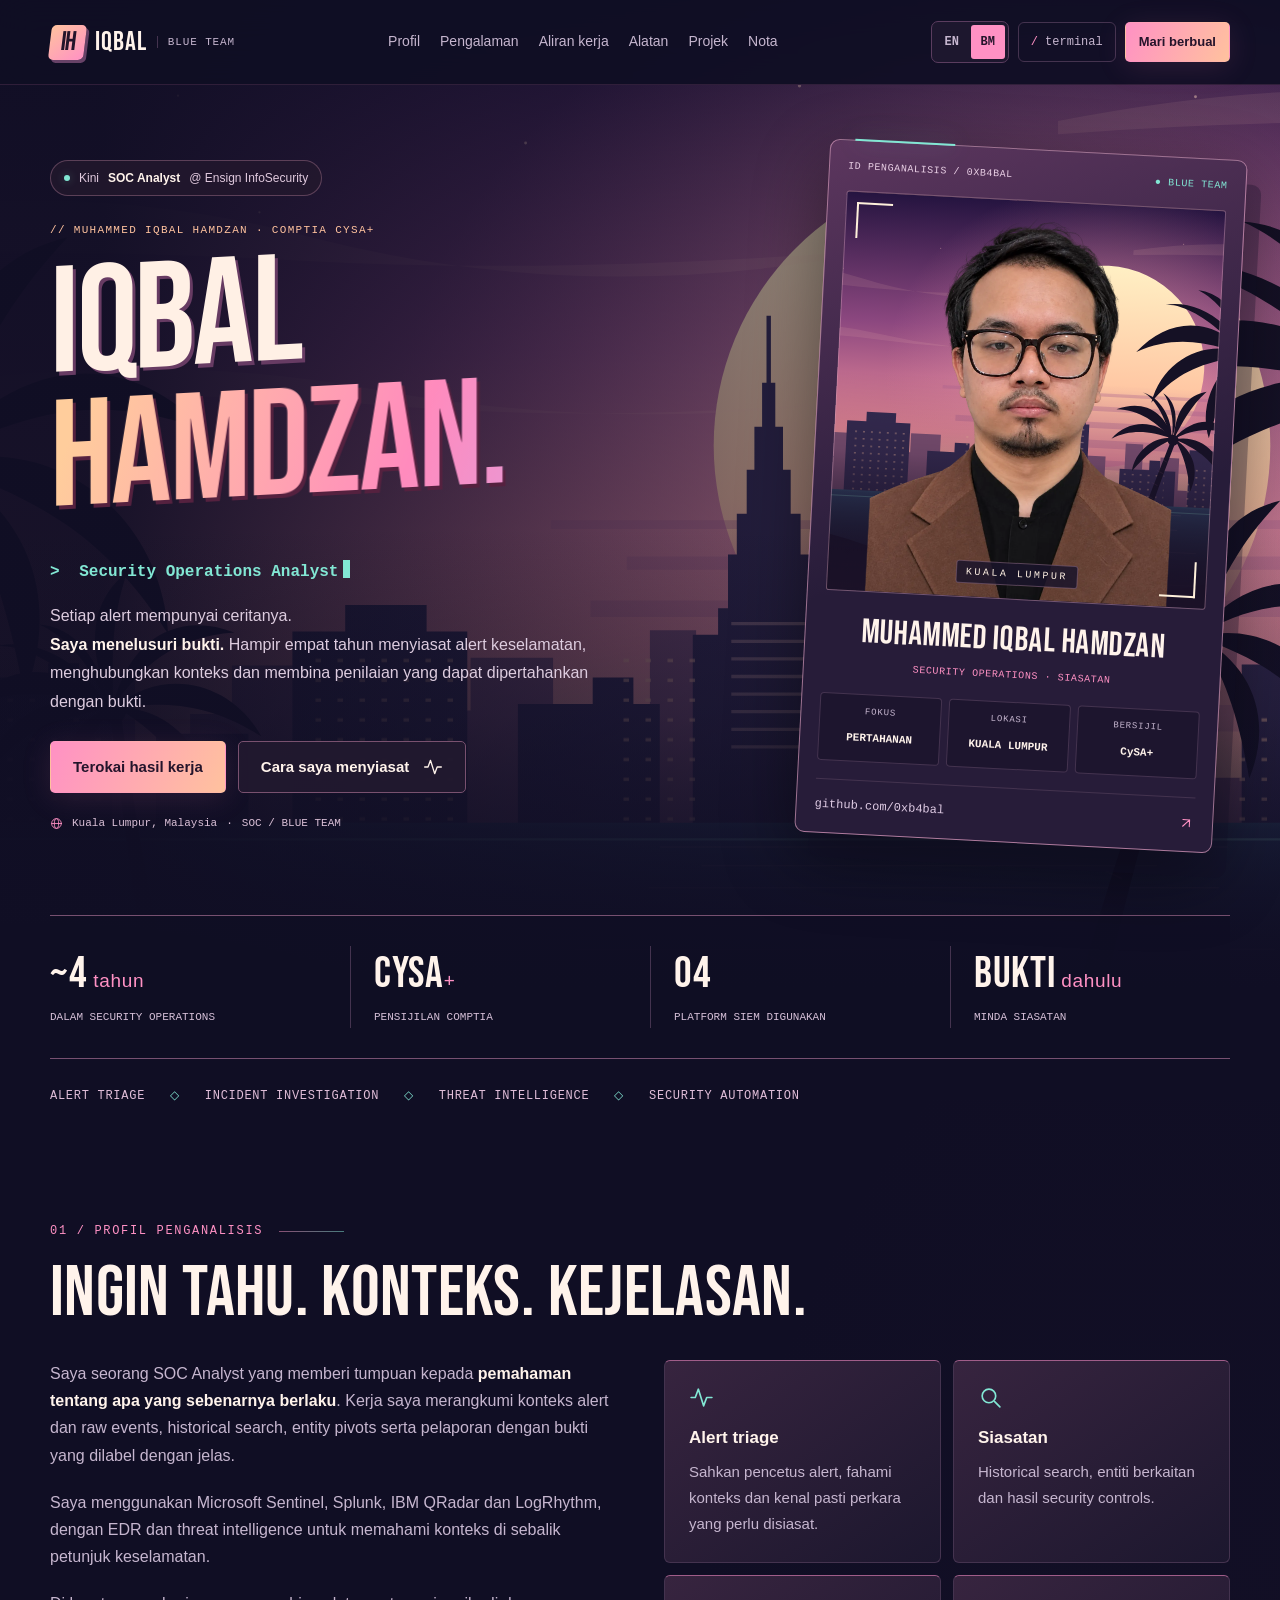
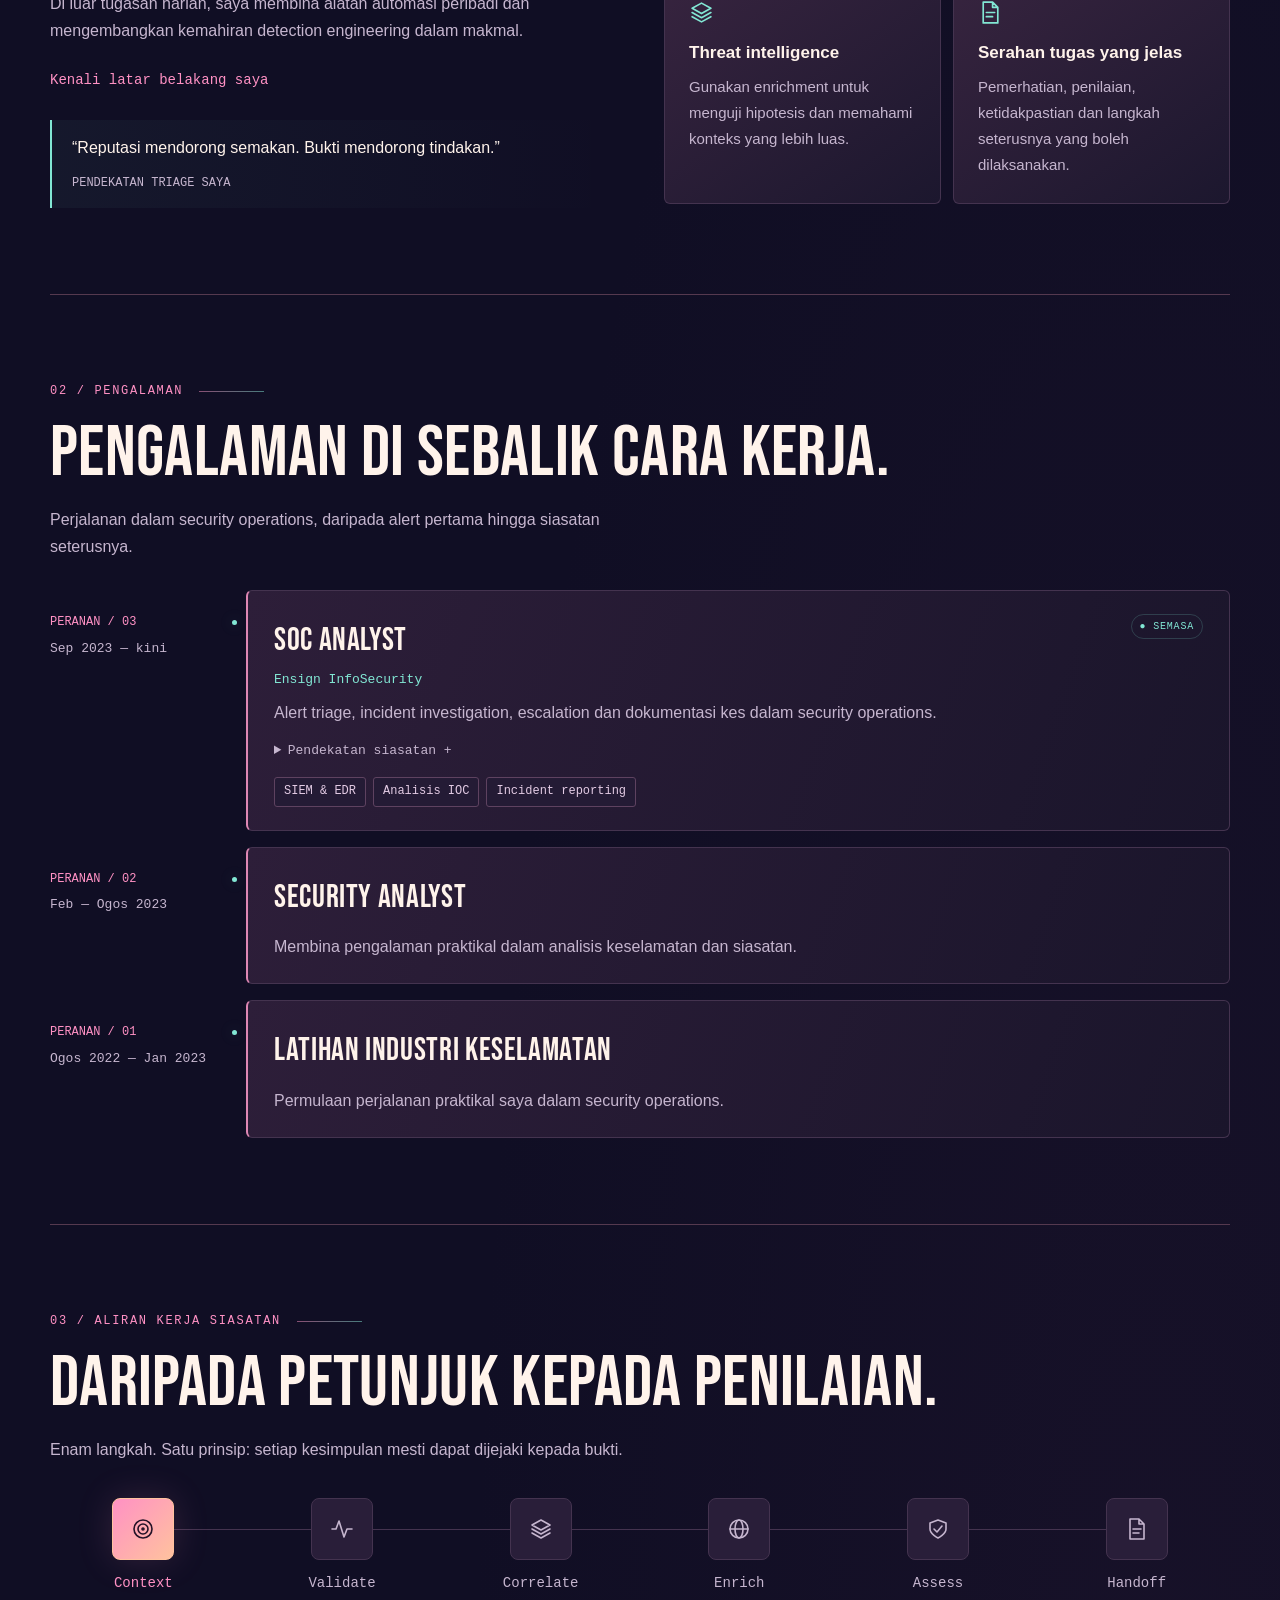
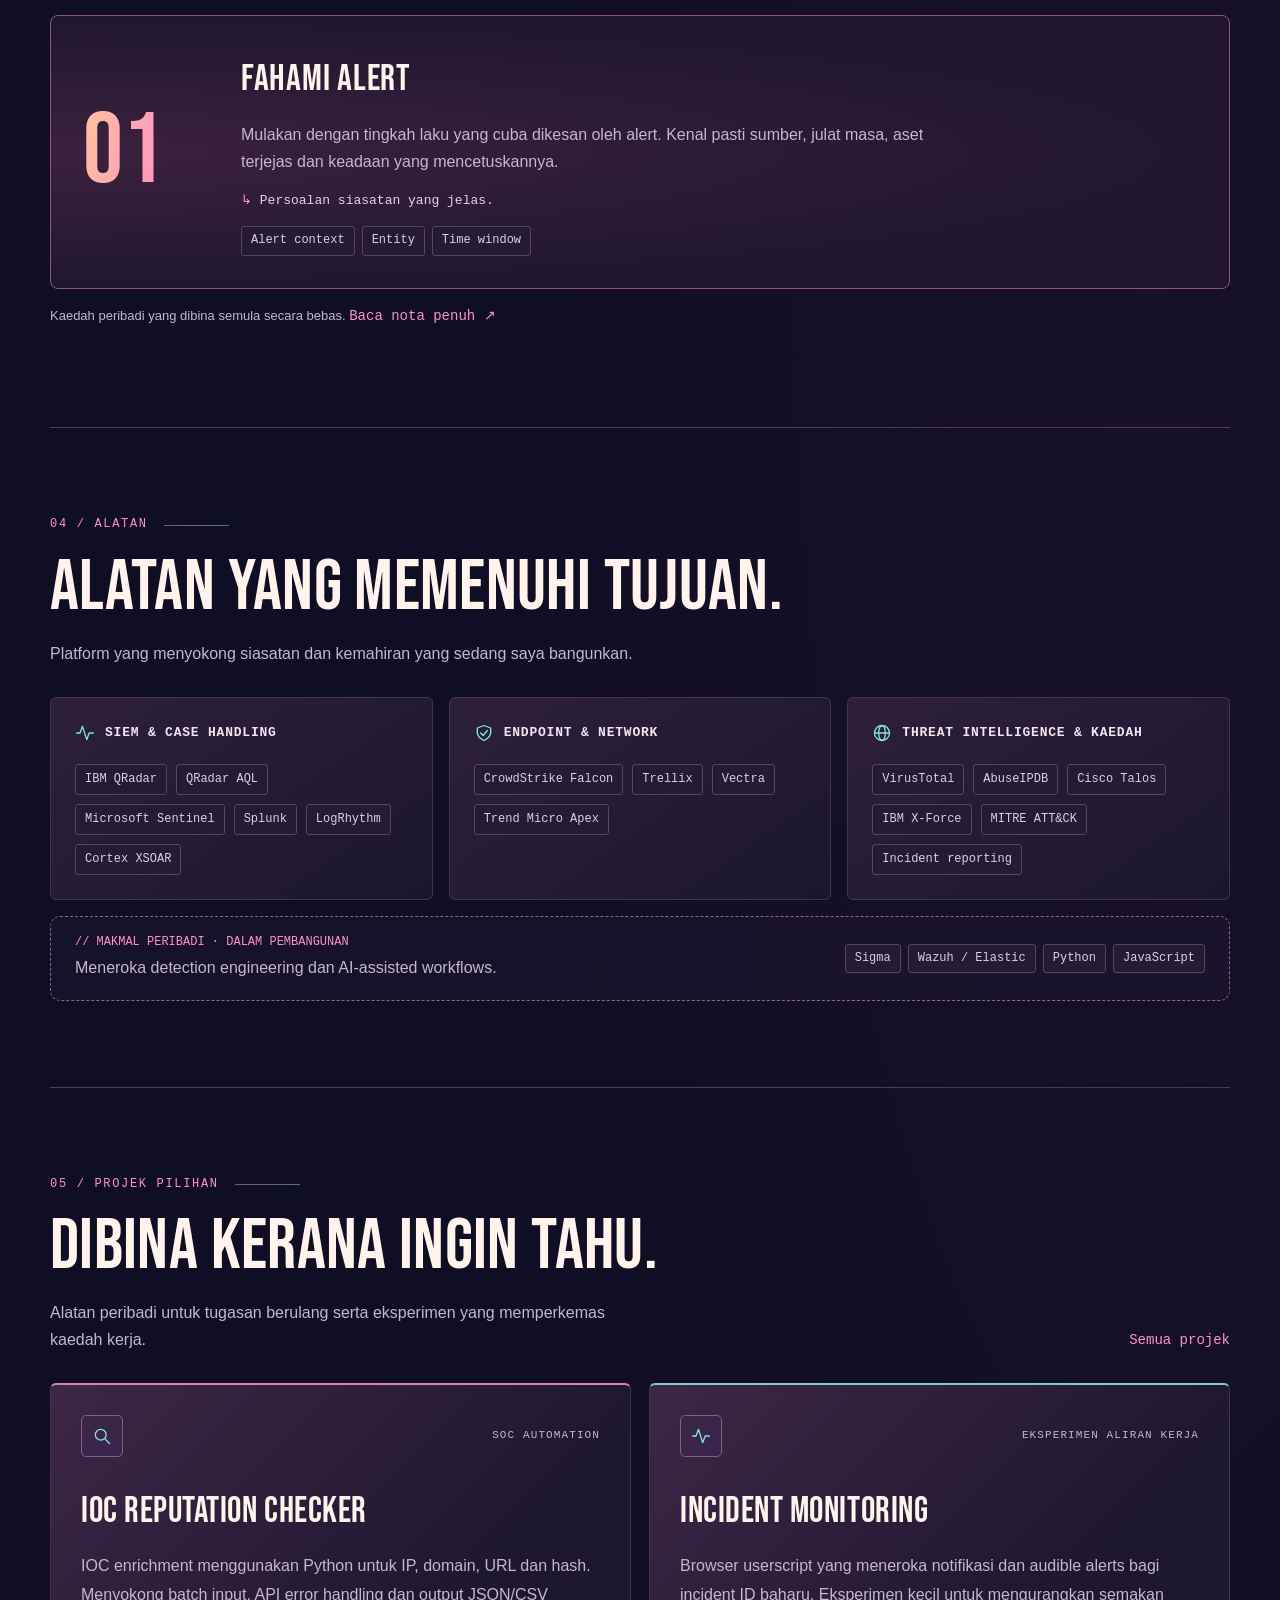
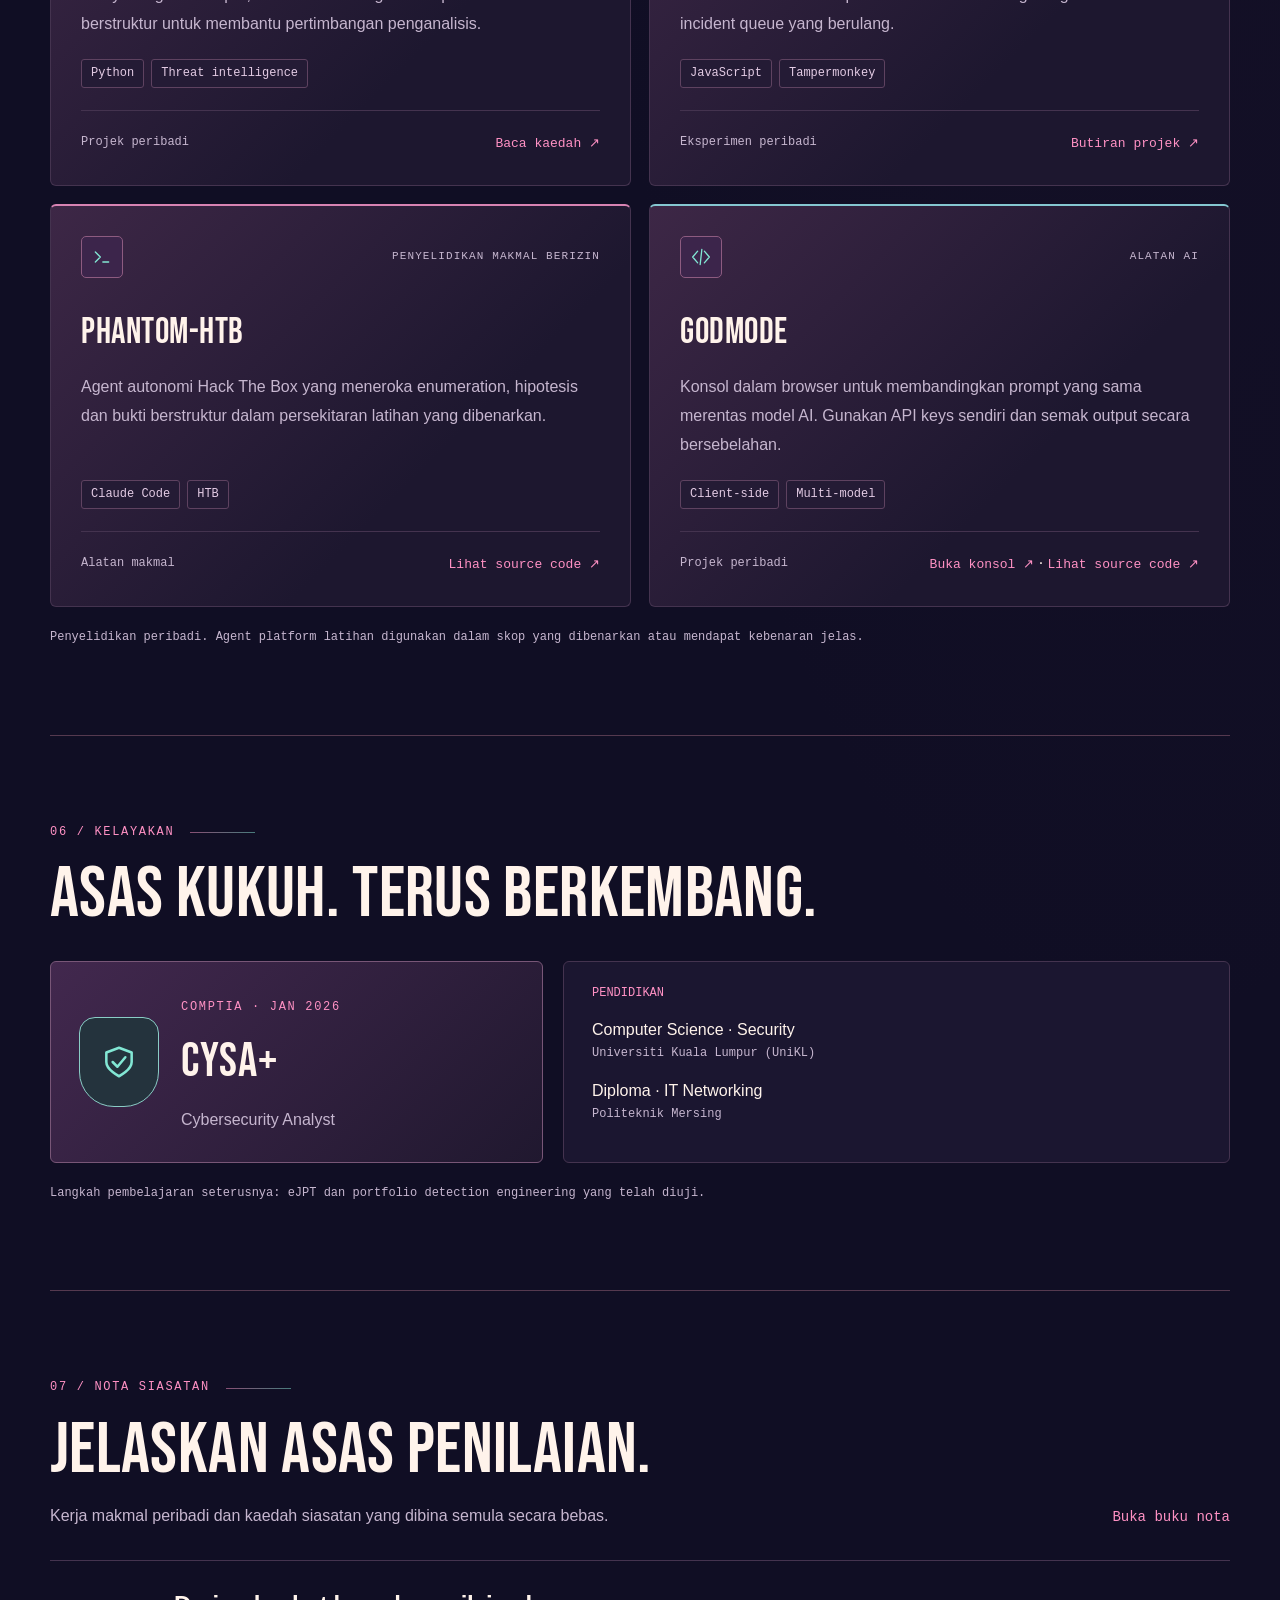
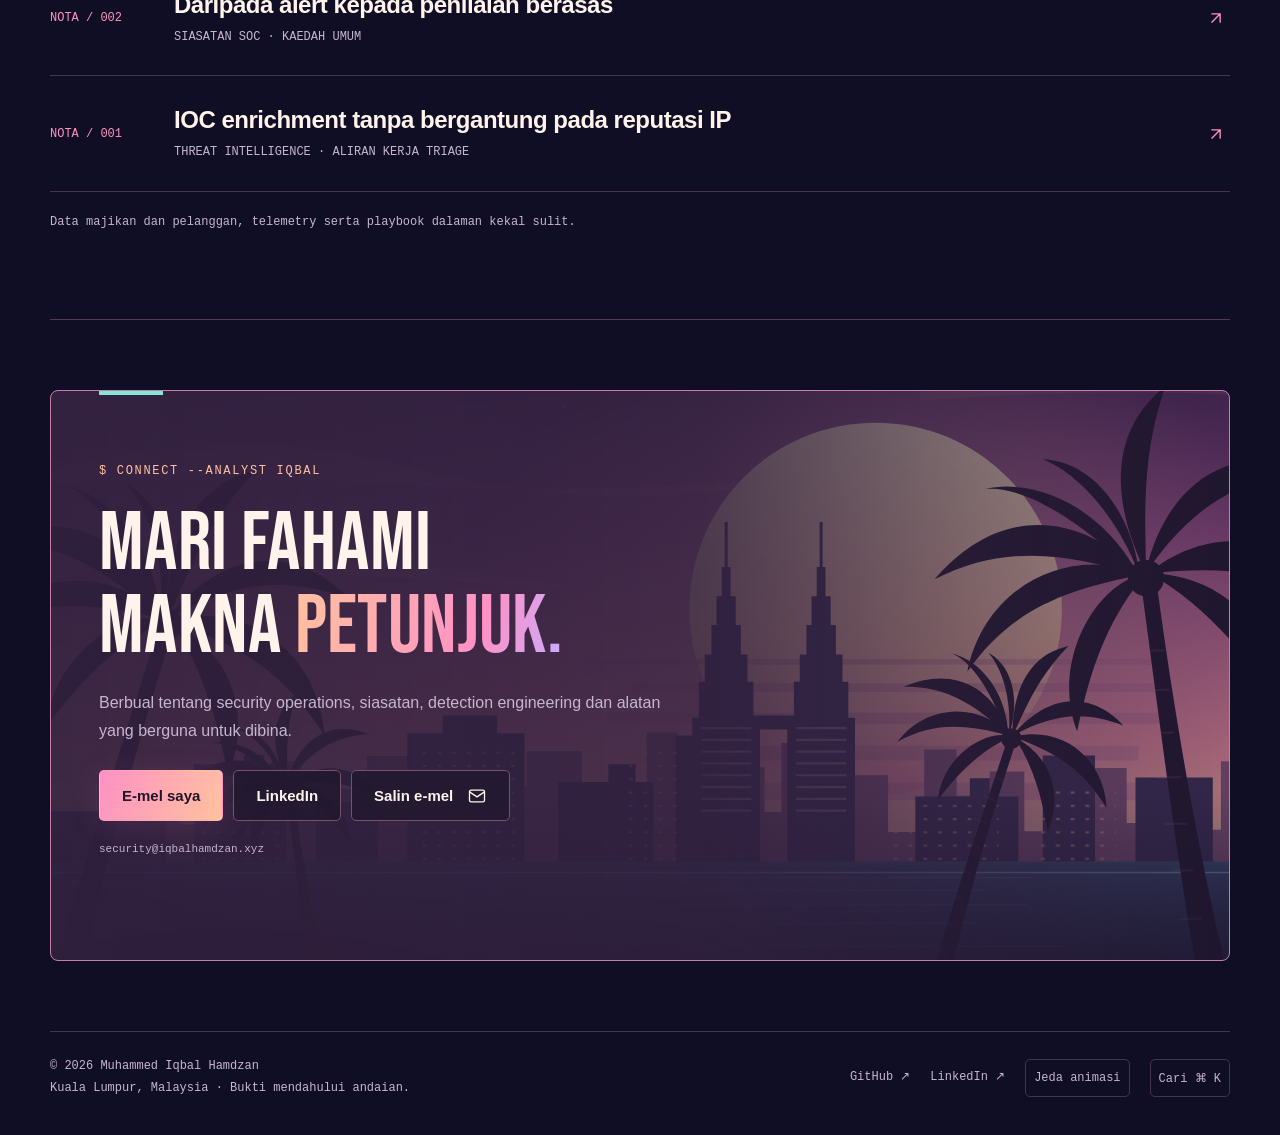
==== commit e241414a: "Add Iqbal portrait to the sunset profile card" ====
--- a/ms/index.html
+++ b/ms/index.html
@@ -13,16 +13,16 @@
 <meta property="og:url" content="https://iqbalhamdzan.xyz/ms/">
 <link rel="icon" href="/assets/favicon.svg" type="image/svg+xml">
 <link rel="preload" href="/assets/fonts/BebasNeue-Regular.ttf" as="font" type="font/ttf" crossorigin>
-<link rel="stylesheet" href="/assets/style.css?v=20261123">
+<link rel="stylesheet" href="/assets/style.css?v=2026112302">
 <!-- Language alternatives -->
 <link rel="alternate" hreflang="en" href="https://iqbalhamdzan.xyz/">
 <link rel="alternate" hreflang="ms" href="https://iqbalhamdzan.xyz/ms/">
 <link rel="alternate" hreflang="x-default" href="https://iqbalhamdzan.xyz/">
 <meta property="og:locale" content="ms_MY">
 <meta property="og:locale:alternate" content="en_MY">
-<script src="/assets/language.js?v=20261123"></script>
-<script src="/assets/translations.js?v=20261123" defer></script>
-<script src="/assets/site.js?v=20261123" defer></script>
+<script src="/assets/language.js?v=2026112302"></script>
+<script src="/assets/translations.js?v=2026112302" defer></script>
+<script src="/assets/site.js?v=2026112302" defer></script>
 </head>
 <body class="home"><div class="ambient" aria-hidden="true"></div><a class="skip" href="#main">Langkau ke kandungan</a>
 <header class="site-header"><div class="container header-inner">
@@ -41,7 +41,7 @@
 <p class="hero-footnote"><svg class="icon" viewBox="0 0 24 24" fill="none" stroke="currentColor" stroke-width="1.6" stroke-linecap="round" stroke-linejoin="round" aria-hidden="true"><circle cx="12" cy="12" r="9"/><ellipse cx="12" cy="12" rx="4" ry="9"/><path d="M3 12h18"/></svg> Kuala Lumpur, Malaysia <span>·</span> SOC / BLUE TEAM</p>
 </div><aside class="identity-card" aria-label="Kad identiti penganalisis">
 <div class="card-label"><span>ID PENGANALISIS / 0XB4BAL</span><span>● BLUE TEAM</span></div>
-<div class="identity-art" role="img" aria-label="Skyline Kuala Lumpur ketika matahari terbenam dengan siluet pokok palma"><span class="identity-monogram" aria-hidden="true">IH</span><span class="identity-scene-label" aria-hidden="true">KUALA LUMPUR</span></div>
+<div class="identity-art portrait-art"><img class="identity-portrait" src="/assets/iqbal-portrait.webp" width="1092" height="1441" alt="Potret Muhammed Iqbal Hamdzan" fetchpriority="high" decoding="async"><span class="identity-scene-label" aria-hidden="true">KUALA LUMPUR</span></div>
 <h2 class="identity-name">Muhammed Iqbal Hamdzan</h2><p class="identity-role">SECURITY OPERATIONS · SIASATAN</p>
 <div class="identity-meta"><div><span>FOKUS</span><strong>PERTAHANAN</strong></div><div><span>LOKASI</span><strong>KUALA LUMPUR</strong></div><div><span>BERSIJIL</span><strong>CySA+</strong></div></div>
 <a class="identity-link" href="https://github.com/0xb4bal"><span>github.com/0xb4bal</span><svg class="icon" viewBox="0 0 24 24" fill="none" stroke="currentColor" stroke-width="1.6" stroke-linecap="round" stroke-linejoin="round" aria-hidden="true"><path d="M7 17 17 7M7 7h10v10"/></svg></a></aside></section>
--- a/assets/style.css
+++ b/assets/style.css
@@ -465,8 +465,10 @@
 .identity-art { display: grid; place-items: center; aspect-ratio: 1.04; margin: 16px 0 22px; background: linear-gradient(180deg,#25123b00 45%,#201329aa),url("/assets/sunset-skyline.svg") 70% 45% / auto 100% no-repeat; border: 1px solid #d3a0b870; border-radius: 3px; }
 .identity-art:before { width: 34px; height: 34px; border-color: #fff1db; border-width: 2px 0 0 2px; top: 10px; left: 10px; }
 .identity-art:after { width: 34px; height: 34px; border-color: #fff1db; border-width: 0 2px 2px 0; right: 10px; bottom: 10px; }
-.identity-monogram { display: block; color: #fff1df; font: 400 clamp(125px,15vw,200px)/1 var(--display); letter-spacing: -.045em; transform: skewY(-5deg); text-shadow: 3px 4px 0 #d66da4,7px 8px 0 #422744; -webkit-text-stroke: 1px #fff1df; padding-right: .05em; }
 .identity-scene-label { position: absolute; bottom: 18px; font: 10px var(--mono); letter-spacing: .25em; color: #fff1e3; }
+.identity-art.portrait-art { aspect-ratio: .95; }
+.identity-portrait { position: absolute; inset: 0; z-index: 1; display: block; width: 100%; height: 100%; object-fit: contain; object-position: center bottom; }
+.portrait-art .identity-scene-label { z-index: 3; bottom: 13px; padding: 5px 9px; background: #1b142bd9; border: 1px solid #eab2cc4d; border-radius: 3px; }
 .identity-name { font: 34px/1.08 var(--display); letter-spacing: .015em; margin: 0 0 8px; }
 .identity-role { color: var(--pink); font-size: 10px; margin: 5px 0 18px; letter-spacing: .06em; }
 .identity-meta div { background: #140f2480; border-radius: 4px; padding-block: 12px; }
@@ -607,7 +609,6 @@
   .hero-footnote { font-size: 10px; gap: 6px; line-height: 1.8; }
   .identity-card { justify-self: center; width: calc(100% - 14px); max-width: 390px; transform: rotate(2deg); padding: 18px; }
   .identity-art { aspect-ratio: 1.3; margin-bottom: 20px; }
-  .identity-monogram { font-size: 160px; }
   .identity-name { font-size: 33px; }
   .identity-role { font-size: 10px; }
   .identity-meta strong { font-size: 10px; }
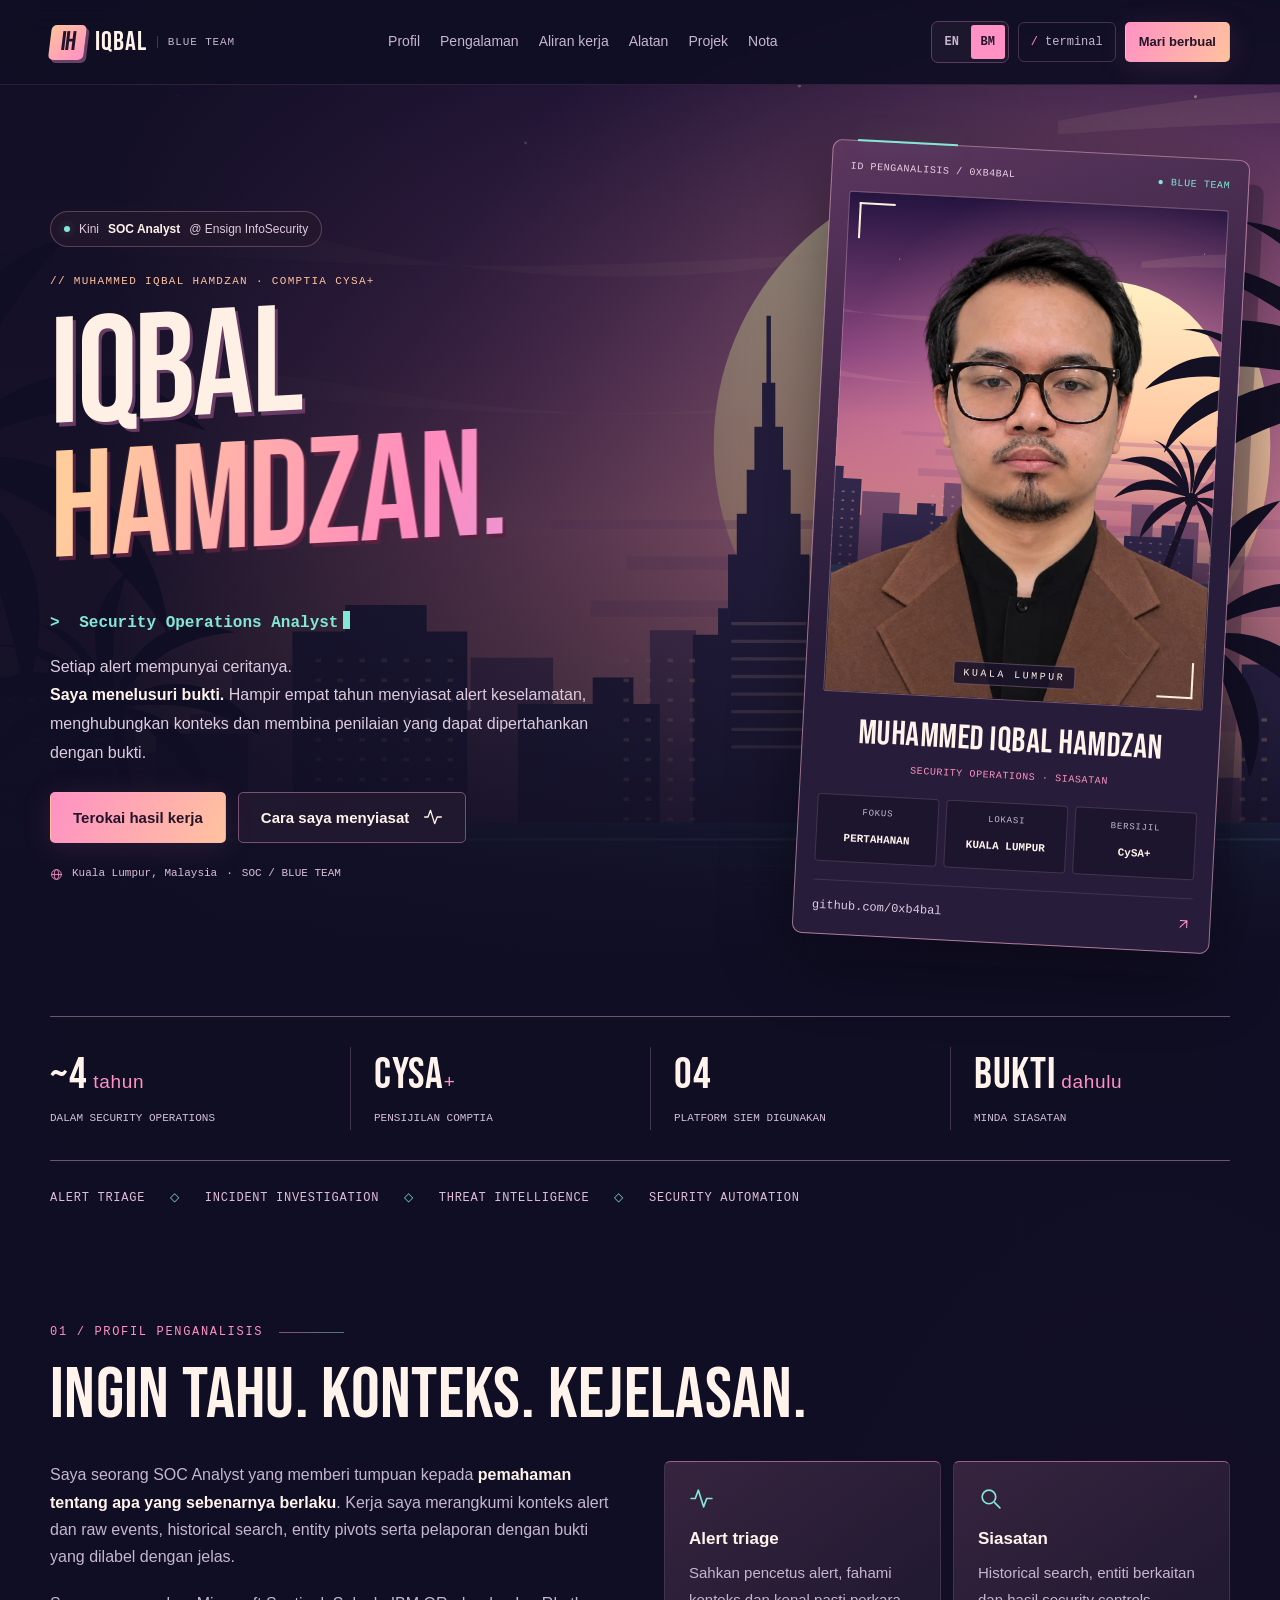
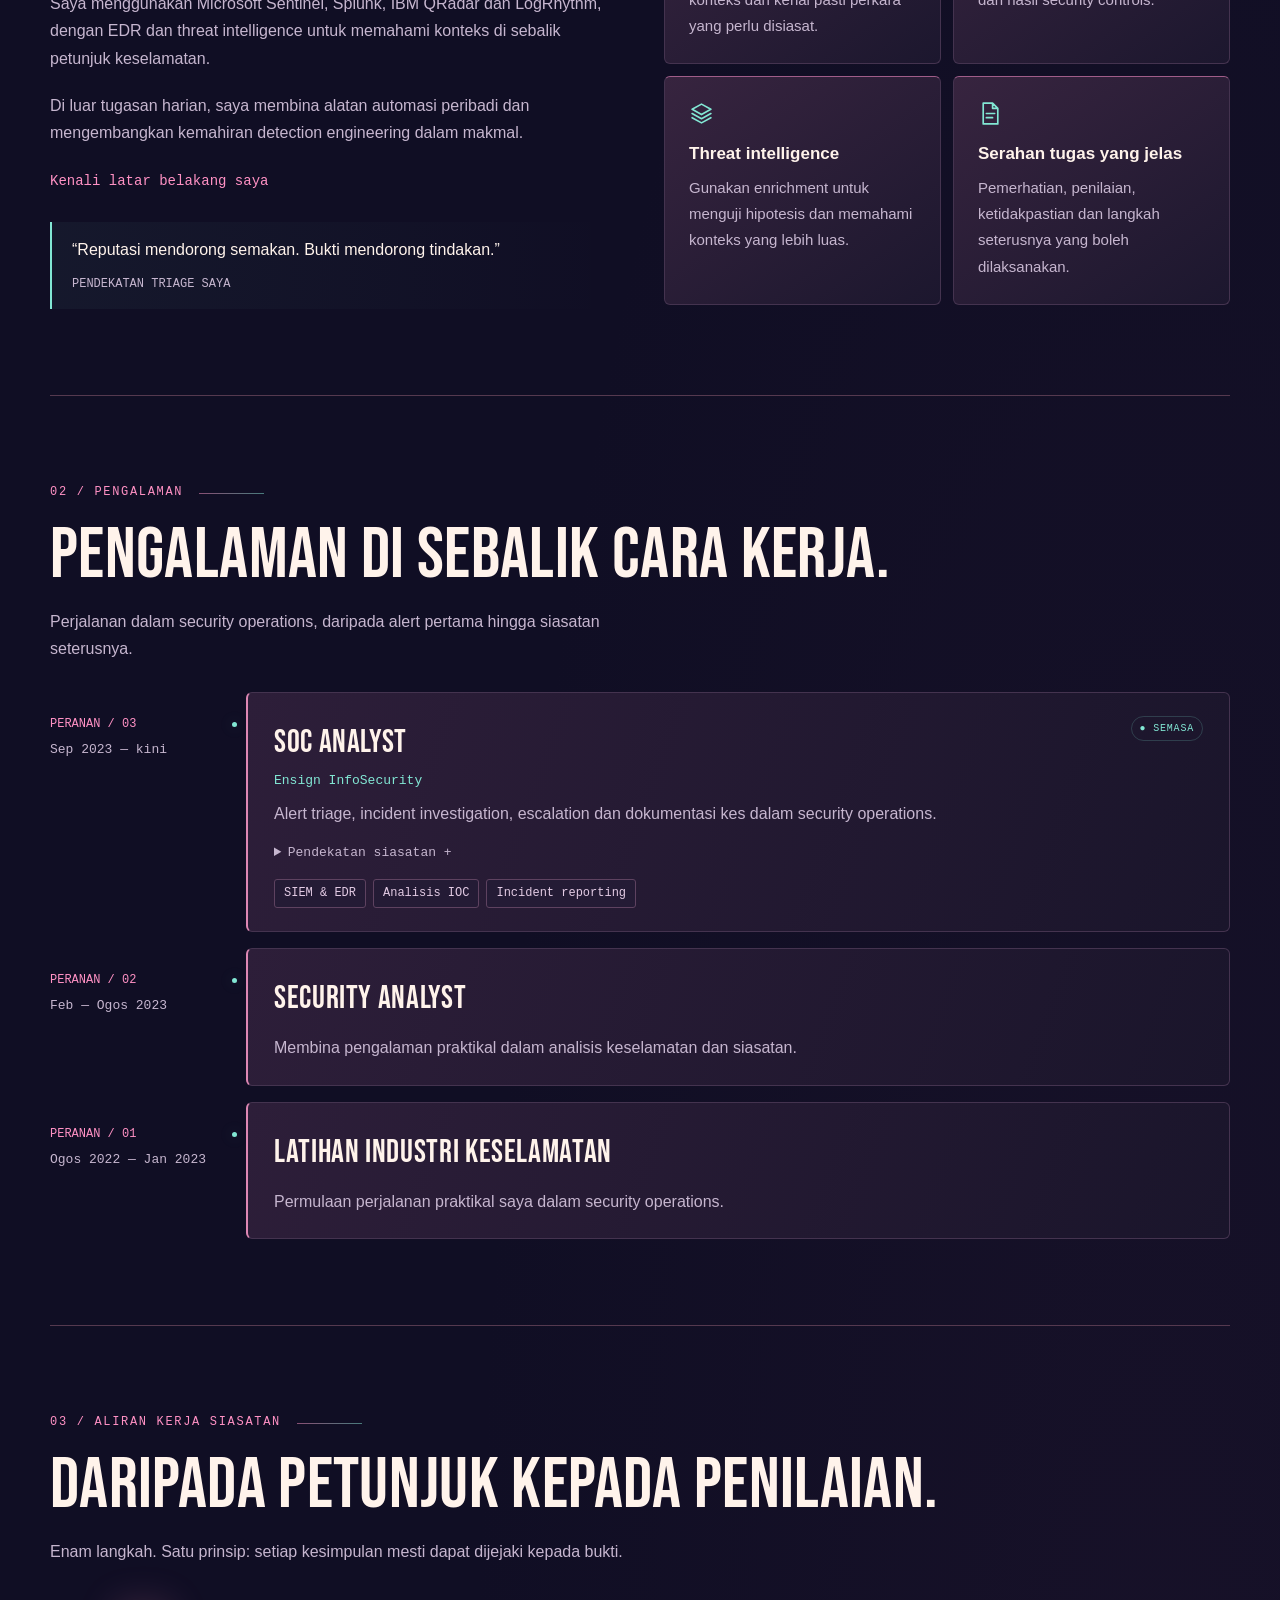
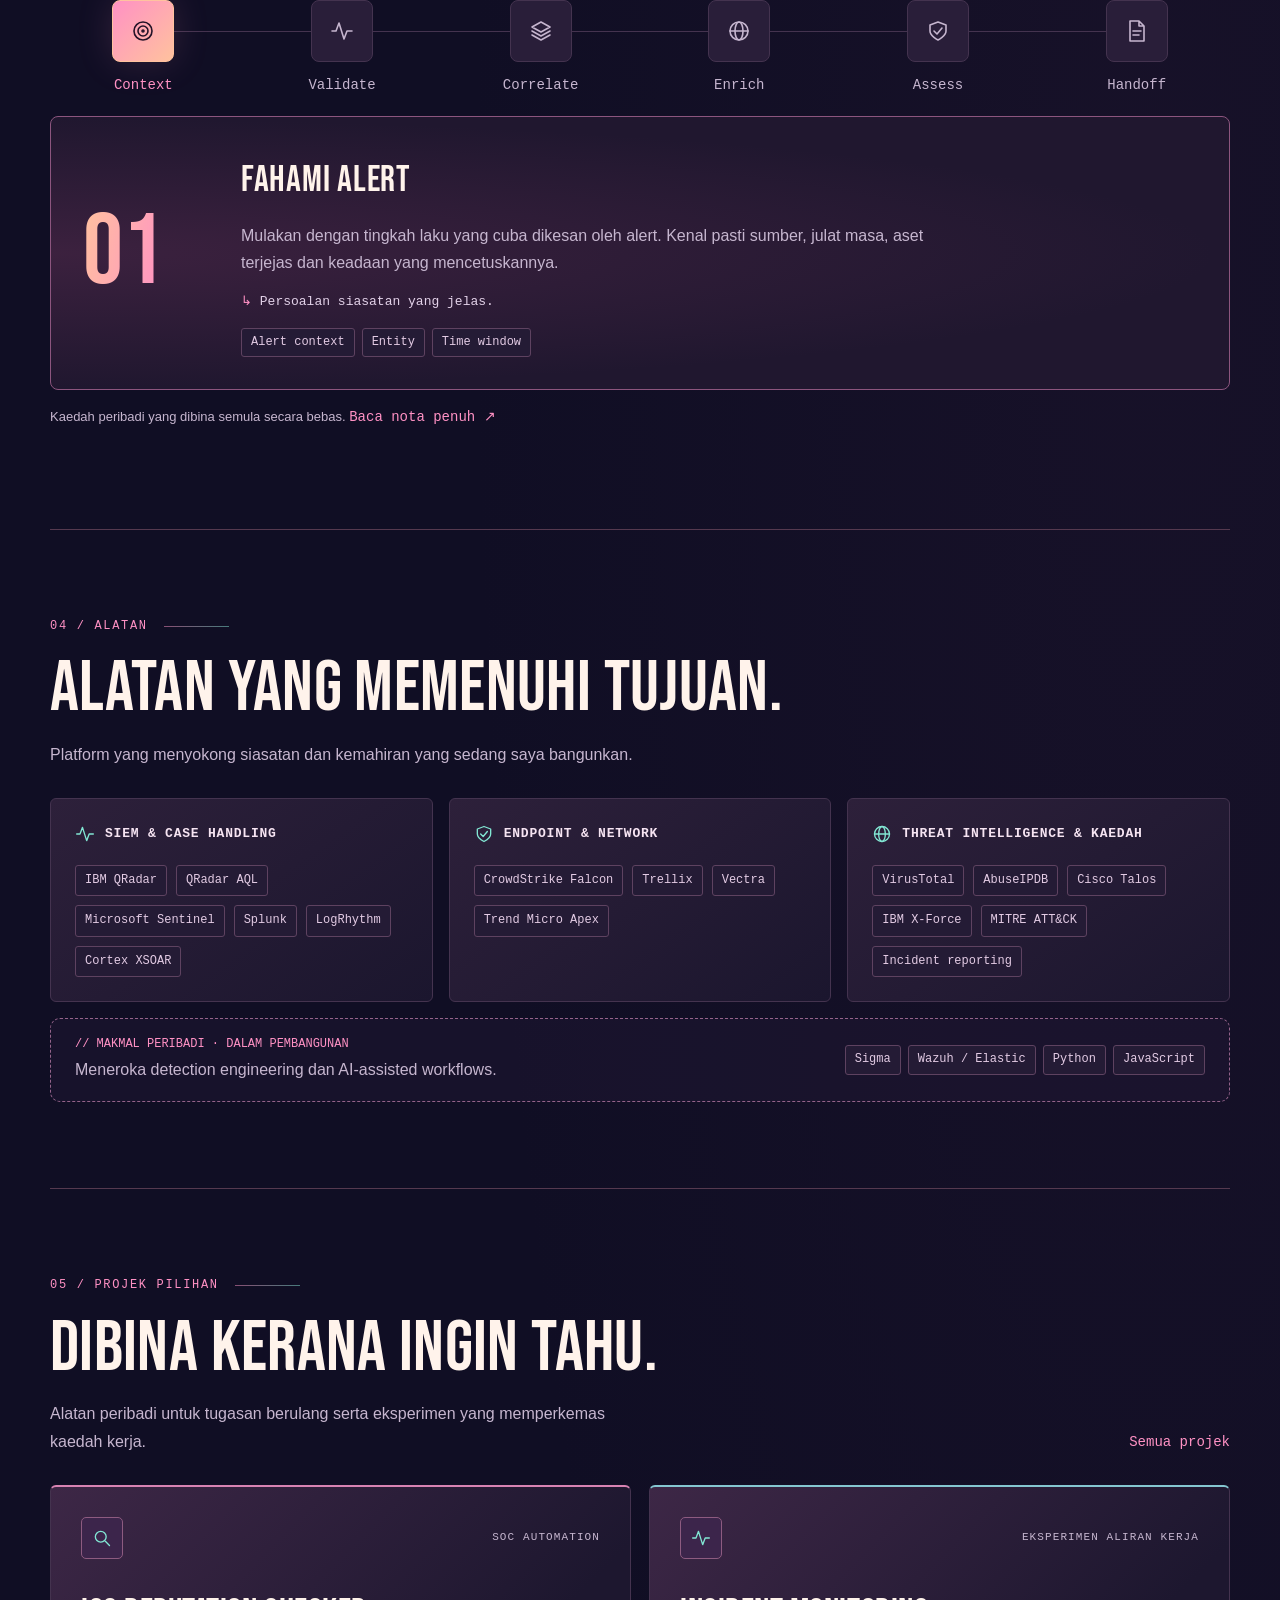
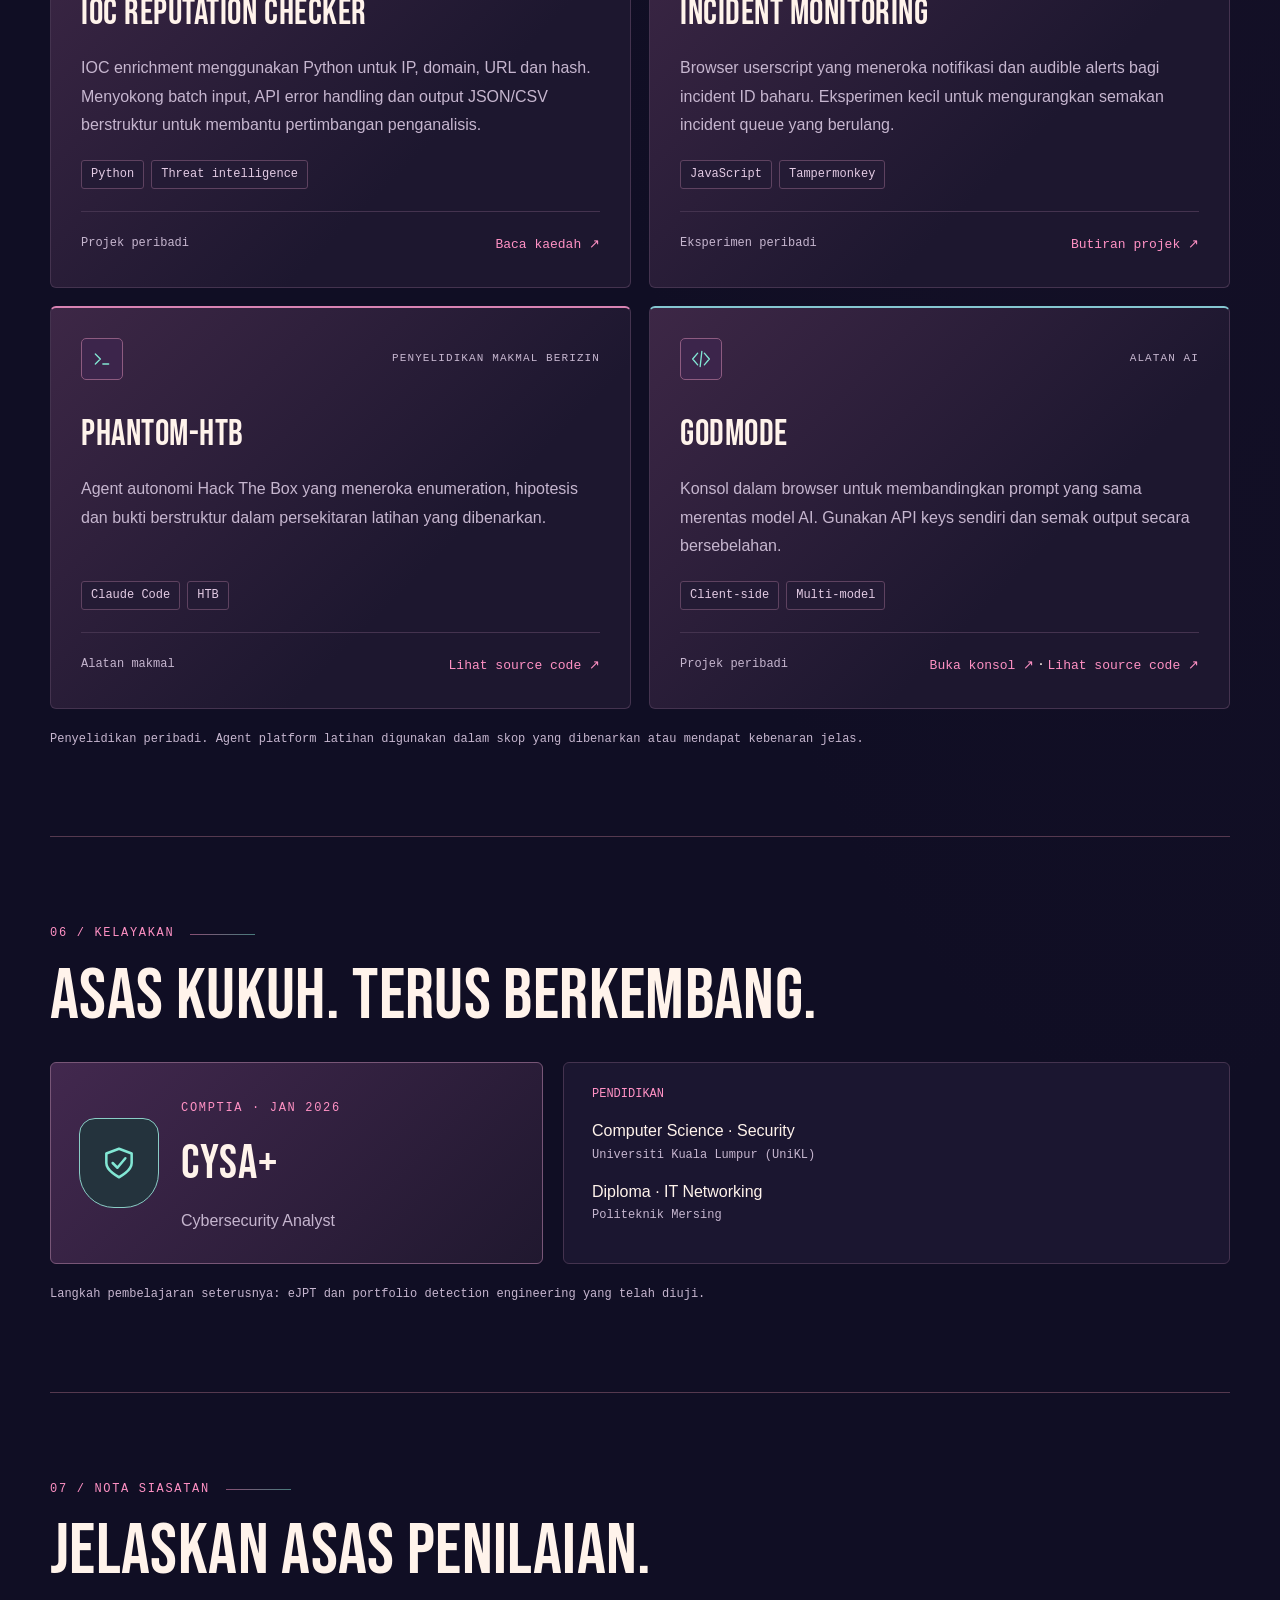
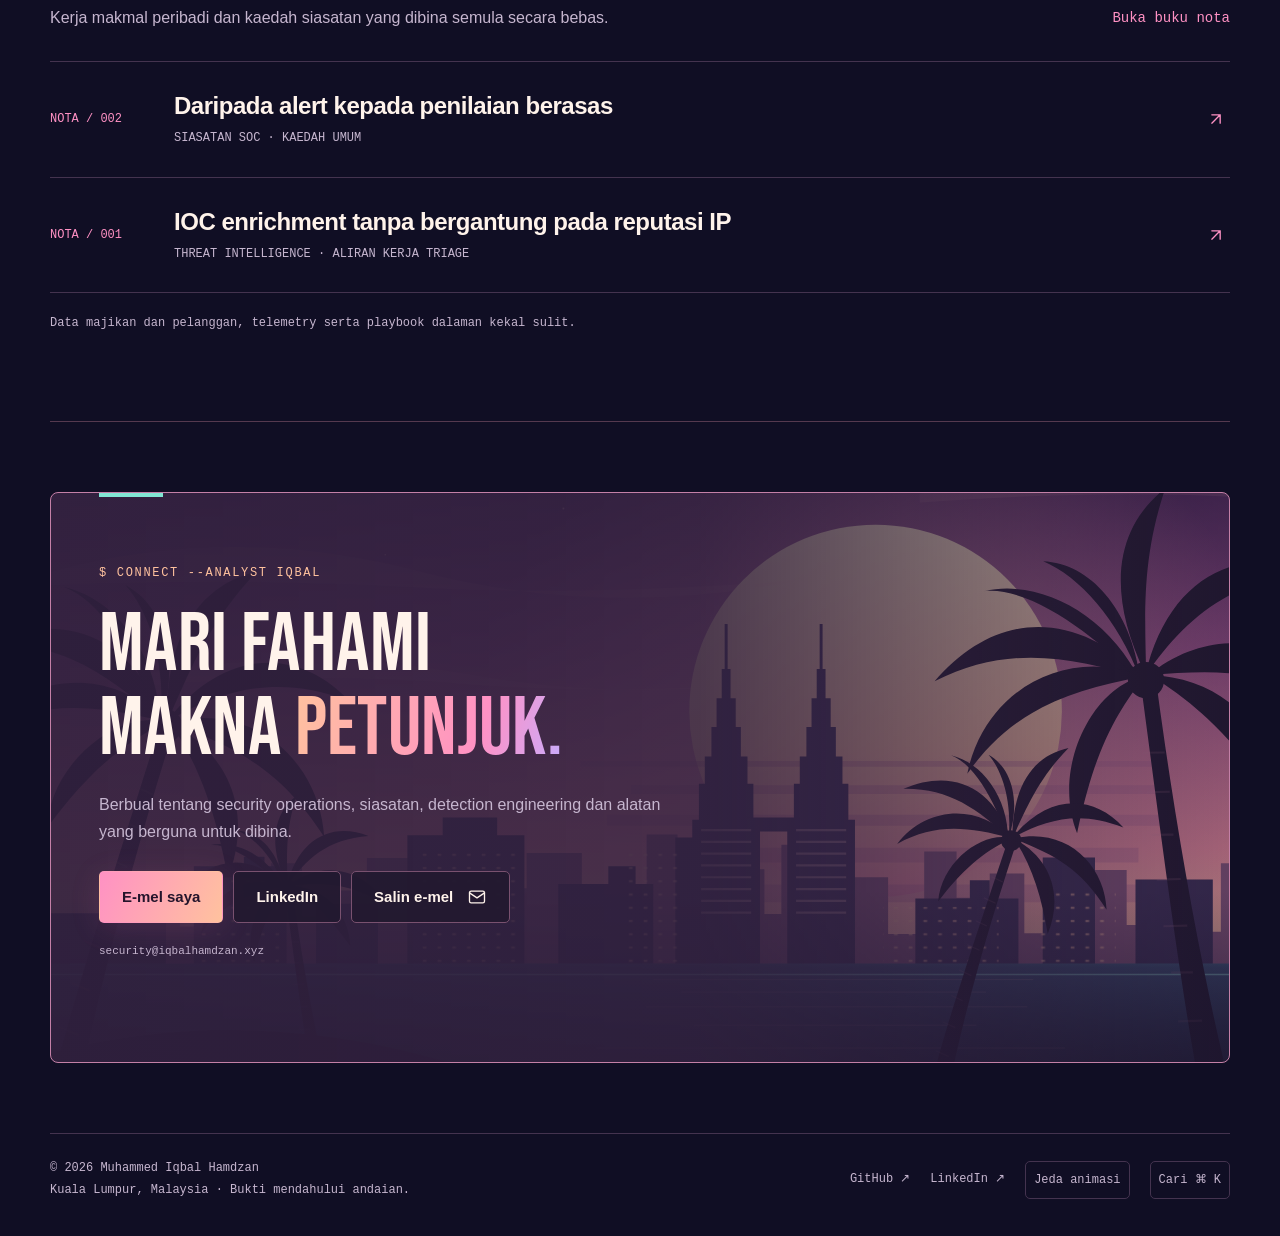
==== commit b0fa70a5: "Fix portrait framing so shoulder crop meets card edges" ====
--- a/ms/index.html
+++ b/ms/index.html
@@ -13,16 +13,16 @@
 <meta property="og:url" content="https://iqbalhamdzan.xyz/ms/">
 <link rel="icon" href="/assets/favicon.svg" type="image/svg+xml">
 <link rel="preload" href="/assets/fonts/BebasNeue-Regular.ttf" as="font" type="font/ttf" crossorigin>
-<link rel="stylesheet" href="/assets/style.css?v=2026112302">
+<link rel="stylesheet" href="/assets/style.css?v=2026112303">
 <!-- Language alternatives -->
 <link rel="alternate" hreflang="en" href="https://iqbalhamdzan.xyz/">
 <link rel="alternate" hreflang="ms" href="https://iqbalhamdzan.xyz/ms/">
 <link rel="alternate" hreflang="x-default" href="https://iqbalhamdzan.xyz/">
 <meta property="og:locale" content="ms_MY">
 <meta property="og:locale:alternate" content="en_MY">
-<script src="/assets/language.js?v=2026112302"></script>
-<script src="/assets/translations.js?v=2026112302" defer></script>
-<script src="/assets/site.js?v=2026112302" defer></script>
+<script src="/assets/language.js?v=2026112303"></script>
+<script src="/assets/translations.js?v=2026112303" defer></script>
+<script src="/assets/site.js?v=2026112303" defer></script>
 </head>
 <body class="home"><div class="ambient" aria-hidden="true"></div><a class="skip" href="#main">Langkau ke kandungan</a>
 <header class="site-header"><div class="container header-inner">
--- a/assets/style.css
+++ b/assets/style.css
@@ -466,8 +466,8 @@
 .identity-art:before { width: 34px; height: 34px; border-color: #fff1db; border-width: 2px 0 0 2px; top: 10px; left: 10px; }
 .identity-art:after { width: 34px; height: 34px; border-color: #fff1db; border-width: 0 2px 2px 0; right: 10px; bottom: 10px; }
 .identity-scene-label { position: absolute; bottom: 18px; font: 10px var(--mono); letter-spacing: .25em; color: #fff1e3; }
-.identity-art.portrait-art { aspect-ratio: .95; }
-.identity-portrait { position: absolute; inset: 0; z-index: 1; display: block; width: 100%; height: 100%; object-fit: contain; object-position: center bottom; }
+.identity-art.portrait-art { aspect-ratio: 1092 / 1441; }
+.identity-portrait { position: absolute; inset: 0; z-index: 1; display: block; width: 100%; height: 100%; object-fit: cover; object-position: center top; }
 .portrait-art .identity-scene-label { z-index: 3; bottom: 13px; padding: 5px 9px; background: #1b142bd9; border: 1px solid #eab2cc4d; border-radius: 3px; }
 .identity-name { font: 34px/1.08 var(--display); letter-spacing: .015em; margin: 0 0 8px; }
 .identity-role { color: var(--pink); font-size: 10px; margin: 5px 0 18px; letter-spacing: .06em; }
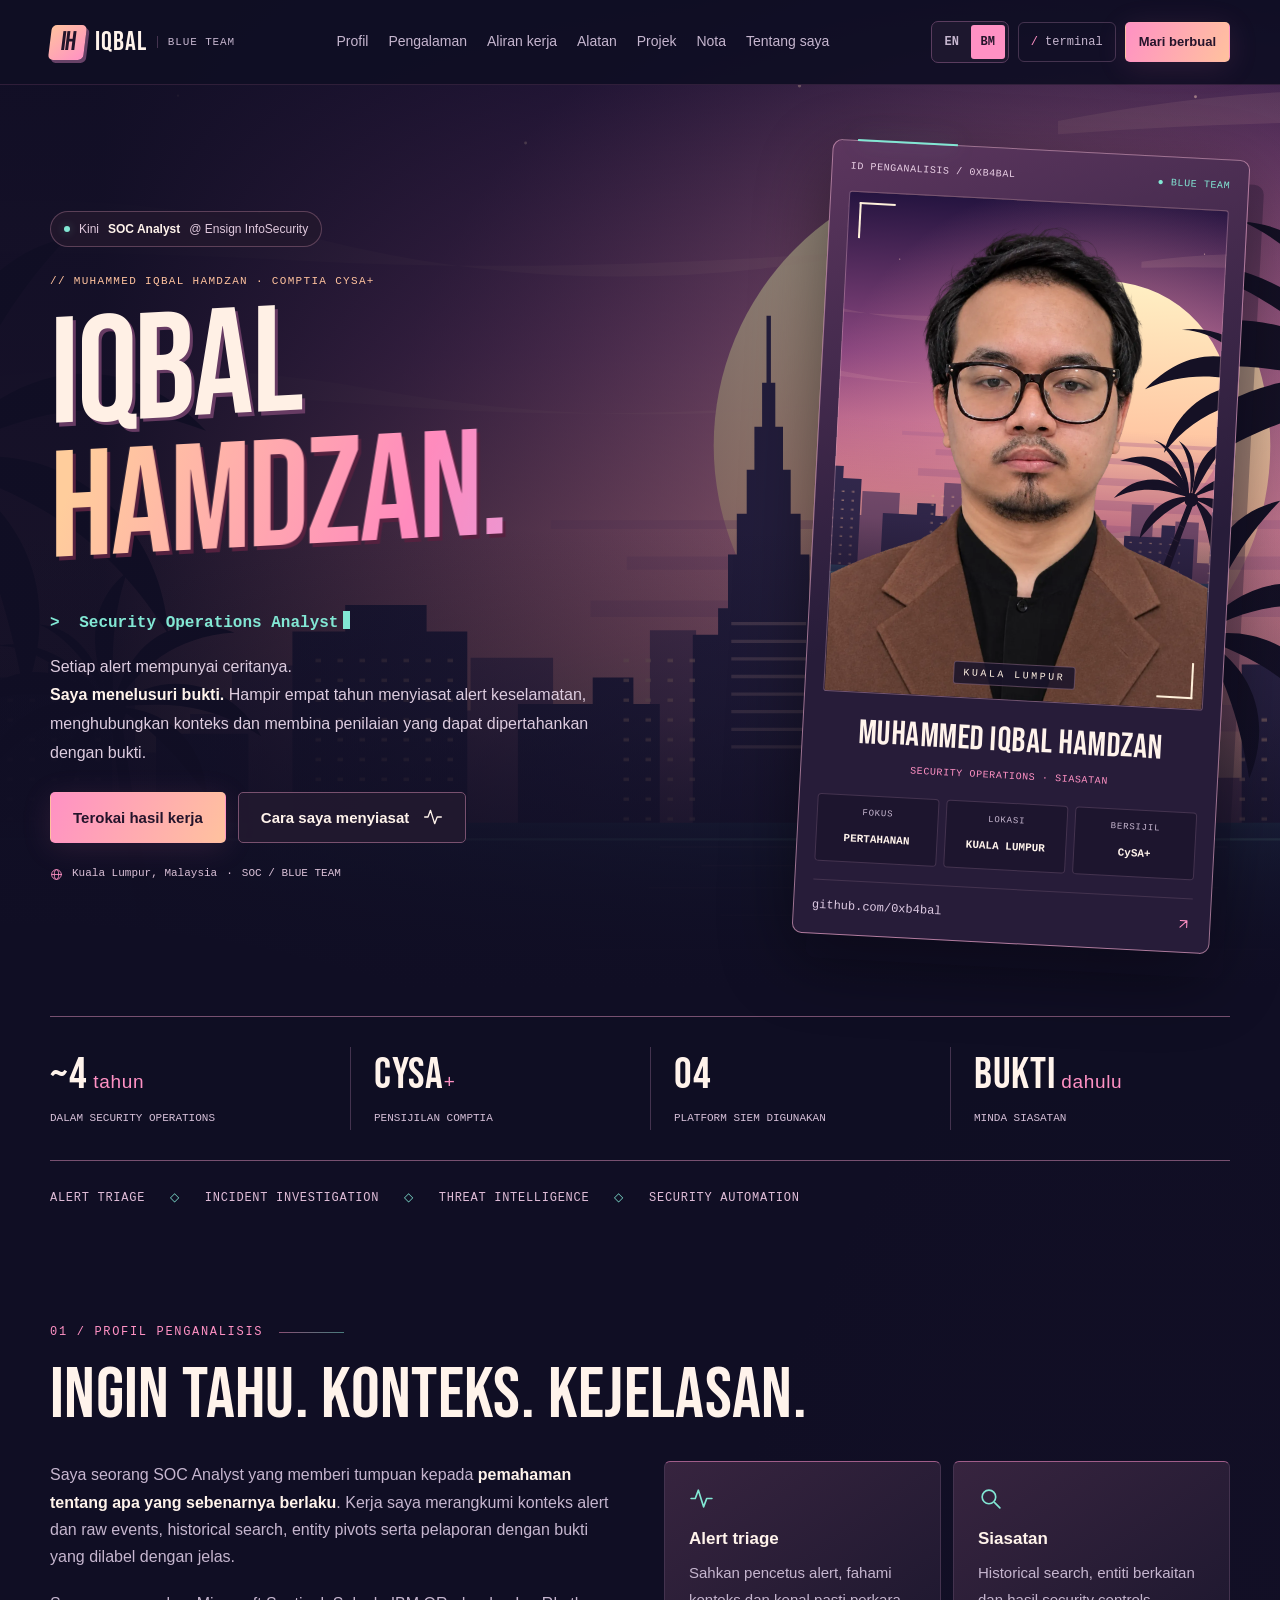
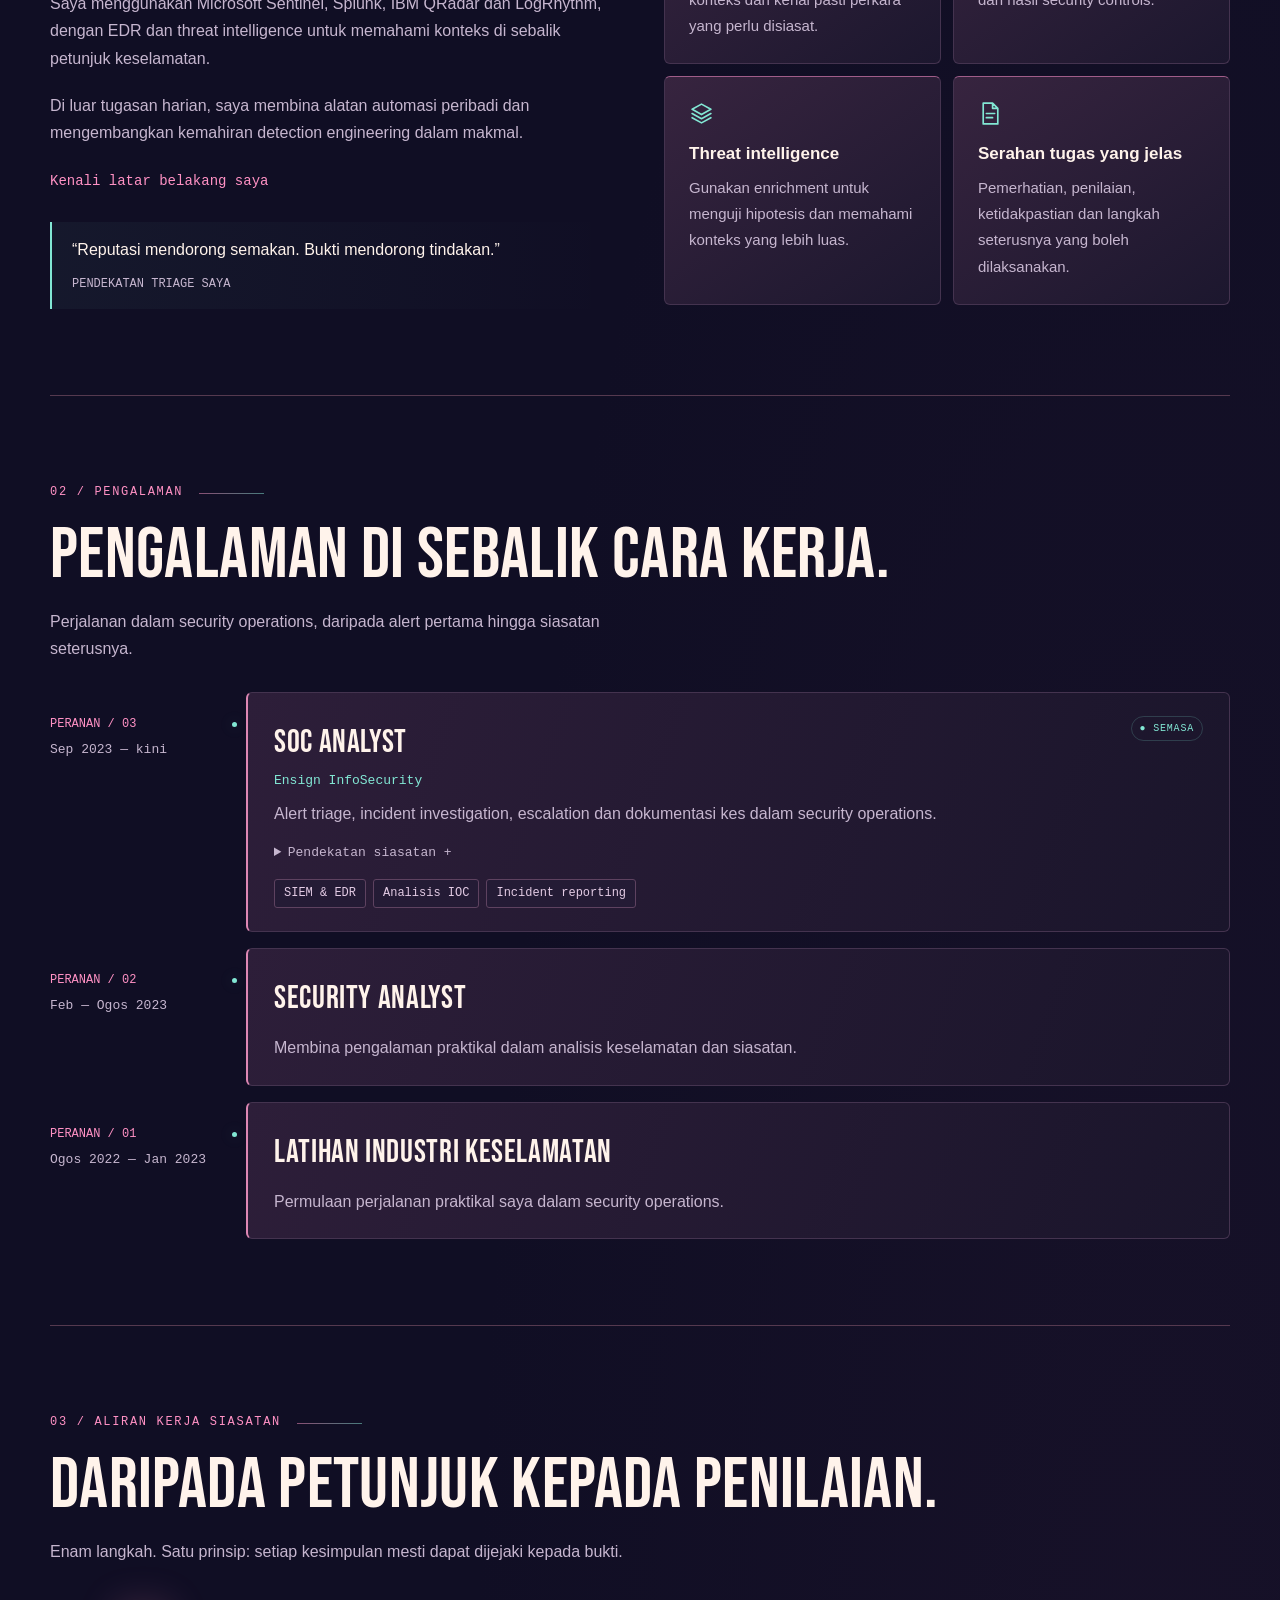
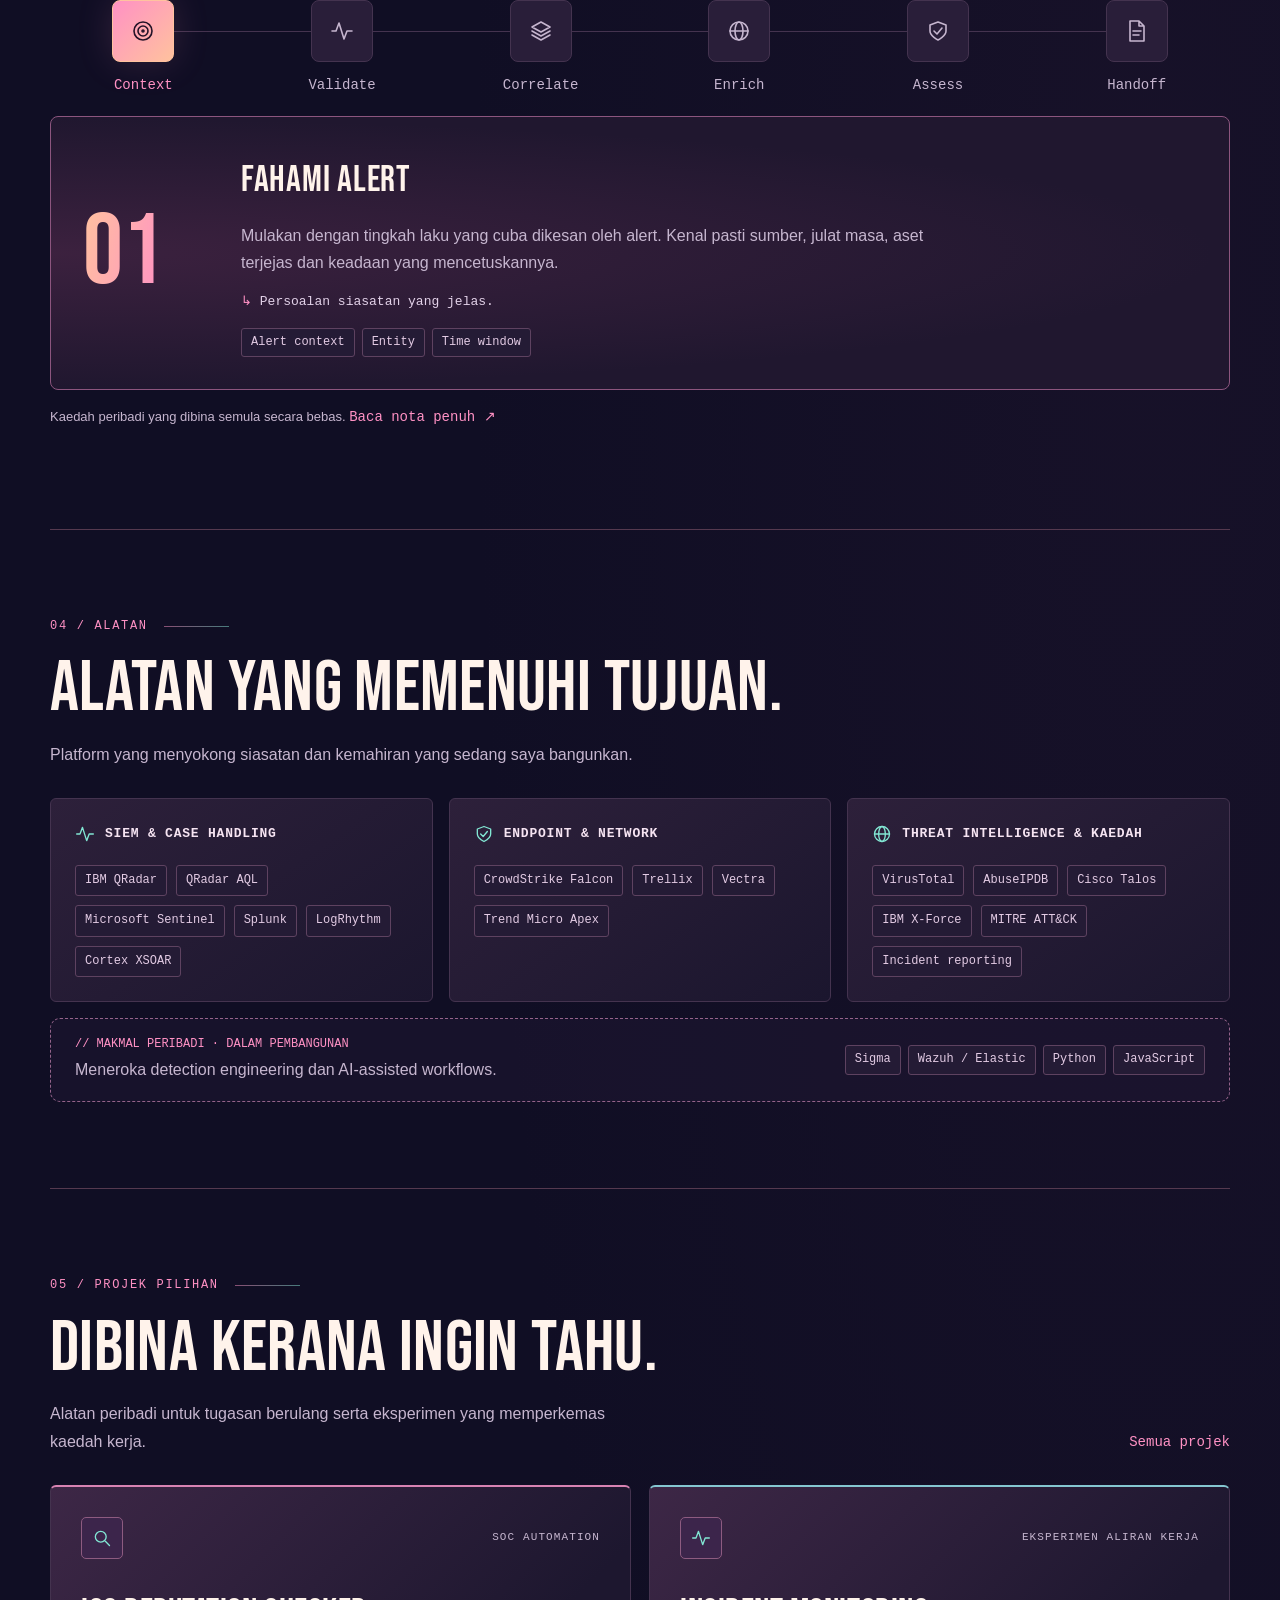
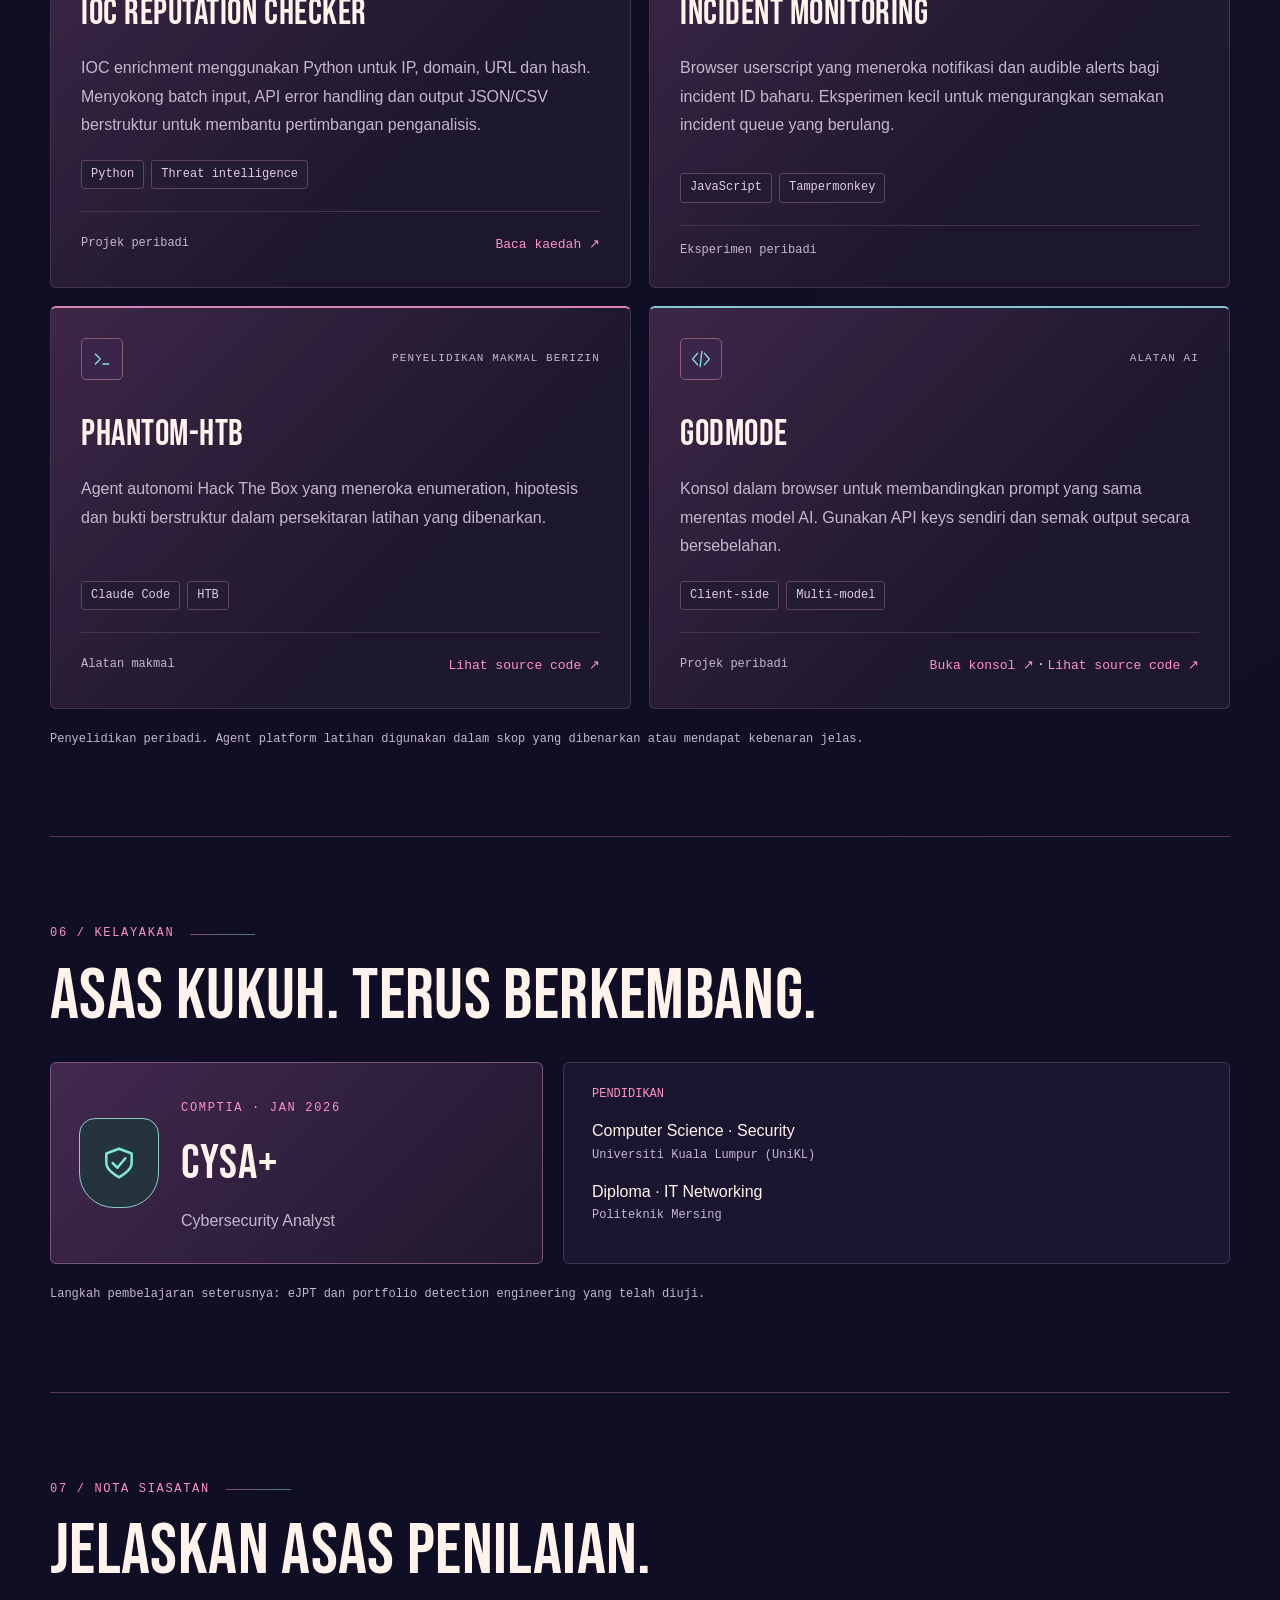
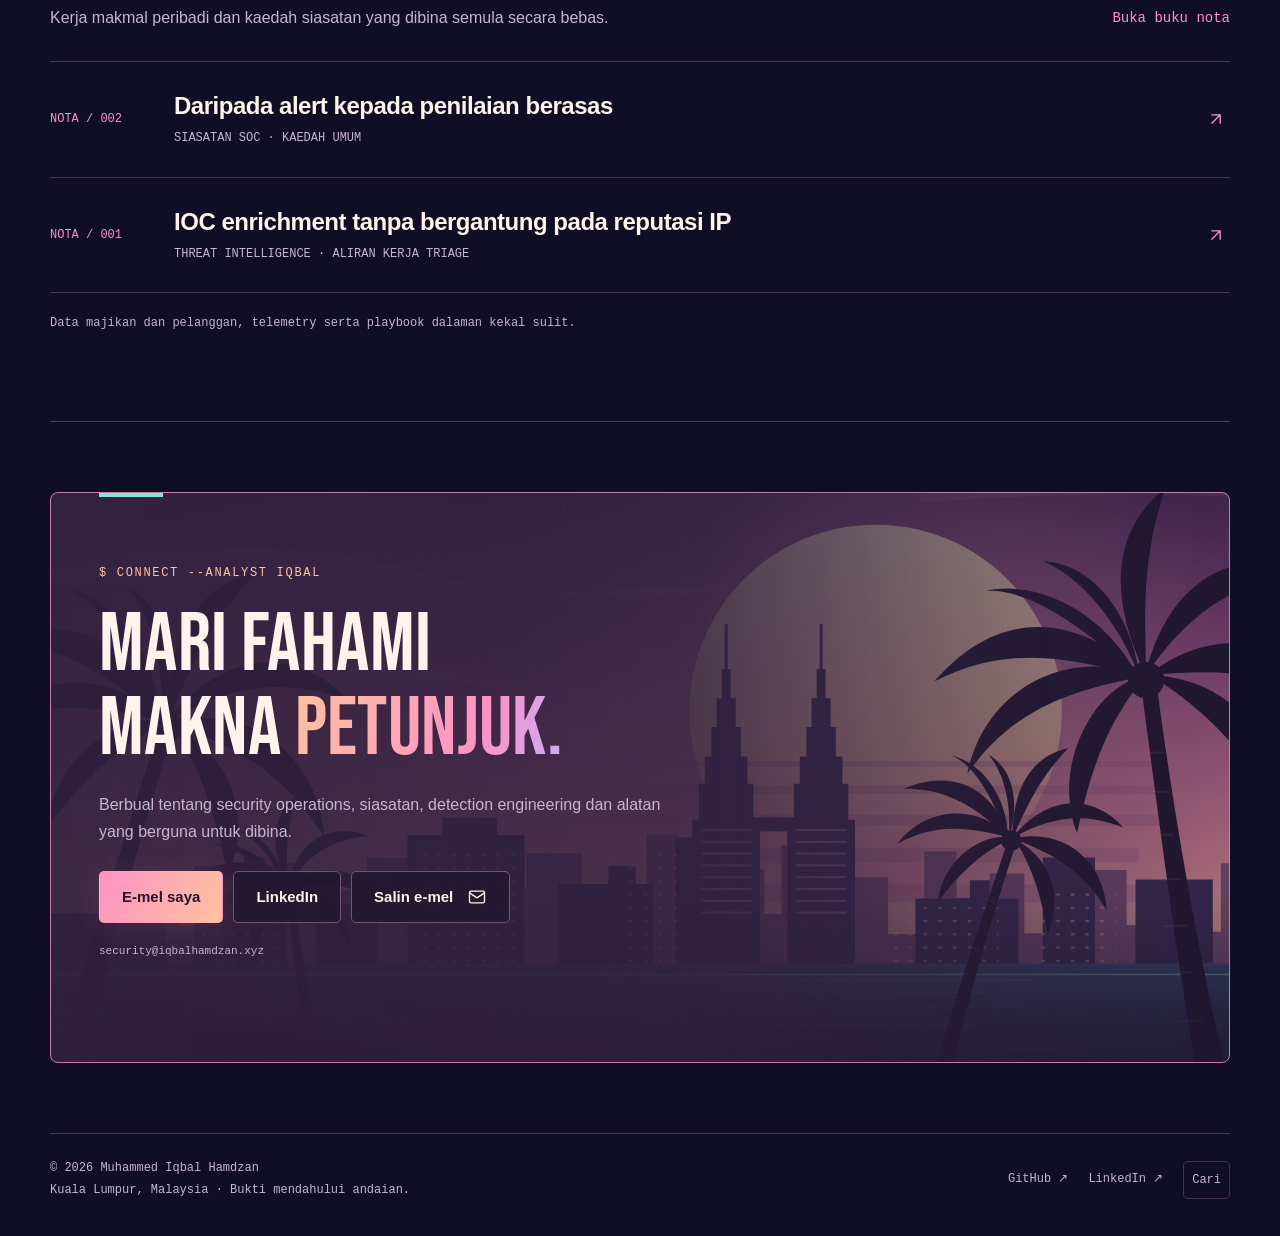
==== commit 179e3056: "Remove dead code and tidy navigation after site audit - Delete CSS left over from the previous theme" ====
--- a/ms/index.html
+++ b/ms/index.html
@@ -13,23 +13,23 @@
 <meta property="og:url" content="https://iqbalhamdzan.xyz/ms/">
 <link rel="icon" href="/assets/favicon.svg" type="image/svg+xml">
 <link rel="preload" href="/assets/fonts/BebasNeue-Regular.ttf" as="font" type="font/ttf" crossorigin>
-<link rel="stylesheet" href="/assets/style.css?v=2026112303">
+<link rel="stylesheet" href="/assets/style.css?v=2026112401">
 <!-- Language alternatives -->
 <link rel="alternate" hreflang="en" href="https://iqbalhamdzan.xyz/">
 <link rel="alternate" hreflang="ms" href="https://iqbalhamdzan.xyz/ms/">
 <link rel="alternate" hreflang="x-default" href="https://iqbalhamdzan.xyz/">
 <meta property="og:locale" content="ms_MY">
 <meta property="og:locale:alternate" content="en_MY">
-<script src="/assets/language.js?v=2026112303"></script>
-<script src="/assets/translations.js?v=2026112303" defer></script>
-<script src="/assets/site.js?v=2026112303" defer></script>
+<script src="/assets/language.js?v=2026112401"></script>
+<script src="/assets/translations.js?v=2026112401" defer></script>
+<script src="/assets/site.js?v=2026112401" defer></script>
 </head>
 <body class="home"><div class="ambient" aria-hidden="true"></div><a class="skip" href="#main">Langkau ke kandungan</a>
 <header class="site-header"><div class="container header-inner">
 <a class="brand" href="/ms/" aria-label="Laman utama Iqbal SOC"><span class="brand-monogram" aria-hidden="true">IH</span> IQBAL<small>BLUE TEAM</small></a>
-<nav class="desktop-nav" aria-label="Navigasi utama"><a href="/ms/#profile">Profil</a><a href="/ms/#experience">Pengalaman</a><a href="/ms/#workflow">Aliran kerja</a><a href="/ms/#toolkit">Alatan</a><a href="/ms/projects.html">Projek</a><a href="/ms/notes/">Nota</a></nav>
+<nav class="desktop-nav" aria-label="Navigasi utama"><a href="/ms/#profile">Profil</a><a href="/ms/#experience">Pengalaman</a><a href="/ms/#workflow">Aliran kerja</a><a href="/ms/#toolkit">Alatan</a><a href="/ms/projects.html">Projek</a><a href="/ms/notes/">Nota</a><a href="/ms/about.html">Tentang saya</a></nav>
 <details class="mobile-menu"><summary>☰ Menu</summary><nav aria-label="Navigasi mudah alih"><a href="/ms/#profile">Profil</a><a href="/ms/#experience">Pengalaman</a><a href="/ms/#workflow">Aliran kerja</a><a href="/ms/#toolkit">Alatan</a><a href="/ms/projects.html">Projek</a><a href="/ms/notes/">Nota</a><a href="/ms/#credentials">Kelayakan</a><a href="/ms/about.html">Tentang saya</a><a href="/ms/#contact">Hubungi</a><button type="button" class="terminal-trigger" data-open-terminal aria-haspopup="dialog" hidden>/ terminal</button></nav></details>
-<div class="header-actions"><nav class="language-switch" aria-label="Bahasa"><a href="/" data-language="en" lang="en" hreflang="en" aria-label="English">EN</a><a href="/ms/" data-language="ms" lang="ms" hreflang="ms" aria-label="Bahasa Melayu" aria-current="page">BM</a></nav><button class="terminal-trigger" data-open-terminal aria-haspopup="dialog" hidden><span>/</span> terminal</button><a class="button primary small" href="/ms/#contact">Mari berbual <svg class="icon" viewBox="0 0 24 24" fill="none" stroke="currentColor" stroke-width="1.6" stroke-linecap="round" stroke-linejoin="round" aria-hidden="true"><path d="M7 17 17 7M7 7h10v10"/></svg></a></div>
+<div class="header-actions"><nav class="language-switch" aria-label="Bahasa"><a href="/" data-language="en" lang="en" hreflang="en" aria-label="English">EN</a><a href="/ms/" data-language="ms" lang="ms" hreflang="ms" aria-label="Bahasa Melayu" aria-current="page">BM</a></nav><button class="terminal-trigger" data-open-terminal aria-haspopup="dialog" hidden><span>/</span> terminal</button><a class="button primary small" href="/ms/#contact">Mari berbual</a></div>
 </div></header><div class="container"><main id="main">
 <section class="hero" aria-labelledby="hero-title"><div class="hero-copy">
 <p class="status-line"><span class="status-dot"></span>Kini <strong>SOC Analyst</strong> @ Ensign InfoSecurity</p>
@@ -37,7 +37,7 @@
 <h1 id="hero-title"><span>IQBAL</span><span class="gradient-text">HAMDZAN.</span></h1>
 <p class="role-line"><span>&gt;</span> Security Operations Analyst</p>
 <p class="hero-description">Setiap alert mempunyai ceritanya.<br><strong>Saya menelusuri bukti.</strong> Hampir empat tahun menyiasat alert keselamatan, menghubungkan konteks dan membina penilaian yang dapat dipertahankan dengan bukti.</p>
-<div class="hero-actions"><a class="button primary" href="#projects">Terokai hasil kerja <svg class="icon" viewBox="0 0 24 24" fill="none" stroke="currentColor" stroke-width="1.6" stroke-linecap="round" stroke-linejoin="round" aria-hidden="true"><path d="M7 17 17 7M7 7h10v10"/></svg></a><a class="button" href="#workflow">Cara saya menyiasat <svg class="icon" viewBox="0 0 24 24" fill="none" stroke="currentColor" stroke-width="1.6" stroke-linecap="round" stroke-linejoin="round" aria-hidden="true"><path d="M2 12h4l3-8 5 16 3-8h5"/></svg></a></div>
+<div class="hero-actions"><a class="button primary" href="#projects">Terokai hasil kerja</a><a class="button" href="#workflow">Cara saya menyiasat <svg class="icon" viewBox="0 0 24 24" fill="none" stroke="currentColor" stroke-width="1.6" stroke-linecap="round" stroke-linejoin="round" aria-hidden="true"><path d="M2 12h4l3-8 5 16 3-8h5"/></svg></a></div>
 <p class="hero-footnote"><svg class="icon" viewBox="0 0 24 24" fill="none" stroke="currentColor" stroke-width="1.6" stroke-linecap="round" stroke-linejoin="round" aria-hidden="true"><circle cx="12" cy="12" r="9"/><ellipse cx="12" cy="12" rx="4" ry="9"/><path d="M3 12h18"/></svg> Kuala Lumpur, Malaysia <span>·</span> SOC / BLUE TEAM</p>
 </div><aside class="identity-card" aria-label="Kad identiti penganalisis">
 <div class="card-label"><span>ID PENGANALISIS / 0XB4BAL</span><span>● BLUE TEAM</span></div>
@@ -49,7 +49,7 @@
 <div class="domain-strip" aria-label="Bidang kerja"><span>Alert triage</span><span>Incident investigation</span><span>Threat intelligence</span><span>Security automation</span></div>
 <section id="profile" class="section">
 <div class="section-heading"><div><p class="section-kicker">01 / PROFIL PENGANALISIS</p><h2>Ingin tahu. Konteks. Kejelasan.</h2></div></div>
-<div class="profile-layout"><div class="profile-copy"><p>Saya seorang SOC Analyst yang memberi tumpuan kepada <strong>pemahaman tentang apa yang sebenarnya berlaku</strong>. Kerja saya merangkumi konteks alert dan raw events, historical search, entity pivots serta pelaporan dengan bukti yang dilabel dengan jelas.</p><p>Saya menggunakan Microsoft Sentinel, Splunk, IBM QRadar dan LogRhythm, dengan EDR dan threat intelligence untuk memahami konteks di sebalik petunjuk keselamatan.</p><p>Di luar tugasan harian, saya membina alatan automasi peribadi dan mengembangkan kemahiran detection engineering dalam makmal.</p><a class="text-link" href="/ms/about.html">Kenali latar belakang saya <svg class="icon" viewBox="0 0 24 24" fill="none" stroke="currentColor" stroke-width="1.6" stroke-linecap="round" stroke-linejoin="round" aria-hidden="true"><path d="M7 17 17 7M7 7h10v10"/></svg></a><blockquote class="principle"><p>“Reputasi mendorong semakan. Bukti mendorong tindakan.”</p><cite>PENDEKATAN TRIAGE SAYA</cite></blockquote></div>
+<div class="profile-layout"><div class="profile-copy"><p>Saya seorang SOC Analyst yang memberi tumpuan kepada <strong>pemahaman tentang apa yang sebenarnya berlaku</strong>. Kerja saya merangkumi konteks alert dan raw events, historical search, entity pivots serta pelaporan dengan bukti yang dilabel dengan jelas.</p><p>Saya menggunakan Microsoft Sentinel, Splunk, IBM QRadar dan LogRhythm, dengan EDR dan threat intelligence untuk memahami konteks di sebalik petunjuk keselamatan.</p><p>Di luar tugasan harian, saya membina alatan automasi peribadi dan mengembangkan kemahiran detection engineering dalam makmal.</p><a class="text-link" href="/ms/about.html">Kenali latar belakang saya</a><blockquote class="principle"><p>“Reputasi mendorong semakan. Bukti mendorong tindakan.”</p><cite>PENDEKATAN TRIAGE SAYA</cite></blockquote></div>
 <div class="expertise-grid"><article class="expertise"><svg class="icon" viewBox="0 0 24 24" fill="none" stroke="currentColor" stroke-width="1.6" stroke-linecap="round" stroke-linejoin="round" aria-hidden="true"><path d="M2 12h4l3-8 5 16 3-8h5"/></svg><h3>Alert triage</h3><p>Sahkan pencetus alert, fahami konteks dan kenal pasti perkara yang perlu disiasat.</p></article><article class="expertise"><svg class="icon" viewBox="0 0 24 24" fill="none" stroke="currentColor" stroke-width="1.6" stroke-linecap="round" stroke-linejoin="round" aria-hidden="true"><circle cx="10.5" cy="10.5" r="6.5"/><path d="m16 16 5 5"/></svg><h3>Siasatan</h3><p>Historical search, entiti berkaitan dan hasil security controls.</p></article><article class="expertise"><svg class="icon" viewBox="0 0 24 24" fill="none" stroke="currentColor" stroke-width="1.6" stroke-linecap="round" stroke-linejoin="round" aria-hidden="true"><path d="m12 3 9 5-9 5-9-5zM3 12l9 5 9-5M3 16l9 5 9-5"/></svg><h3>Threat intelligence</h3><p>Gunakan enrichment untuk menguji hipotesis dan memahami konteks yang lebih luas.</p></article><article class="expertise"><svg class="icon" viewBox="0 0 24 24" fill="none" stroke="currentColor" stroke-width="1.6" stroke-linecap="round" stroke-linejoin="round" aria-hidden="true"><path d="M14 2H5v20h14V7zM14 2v5h5M8 12h8M8 16h6"/></svg><h3>Serahan tugas yang jelas</h3><p>Pemerhatian, penilaian, ketidakpastian dan langkah seterusnya yang boleh dilaksanakan.</p></article></div></div></section>
 <section id="experience" class="section"><div class="section-heading"><div><p class="section-kicker">02 / PENGALAMAN</p><h2>Pengalaman di sebalik cara kerja.</h2><p class="section-intro">Perjalanan dalam security operations, daripada alert pertama hingga siasatan seterusnya.</p></div></div>
 <div class="timeline">
@@ -65,14 +65,14 @@
 <section id="toolkit" class="section"><div class="section-heading"><div><p class="section-kicker">04 / ALATAN</p><h2>Alatan yang memenuhi tujuan.</h2><p class="section-intro">Platform yang menyokong siasatan dan kemahiran yang sedang saya bangunkan.</p></div></div>
 <div class="toolkit-grid"><article class="tool-card"><div class="tool-label"><svg class="icon" viewBox="0 0 24 24" fill="none" stroke="currentColor" stroke-width="1.6" stroke-linecap="round" stroke-linejoin="round" aria-hidden="true"><path d="M2 12h4l3-8 5 16 3-8h5"/></svg><h3>SIEM &amp; CASE HANDLING</h3></div><div class="tag-row"><span class="tag">IBM QRadar</span><span class="tag">QRadar AQL</span><span class="tag">Microsoft Sentinel</span><span class="tag">Splunk</span><span class="tag">LogRhythm</span><span class="tag">Cortex XSOAR</span></div></article><article class="tool-card"><div class="tool-label"><svg class="icon" viewBox="0 0 24 24" fill="none" stroke="currentColor" stroke-width="1.6" stroke-linecap="round" stroke-linejoin="round" aria-hidden="true"><path d="m12 3 8 3v6c0 5-8 9-8 9s-8-4-8-9V6z"/><path d="m8 12 3 3 5-6"/></svg><h3>ENDPOINT &amp; NETWORK</h3></div><div class="tag-row"><span class="tag">CrowdStrike Falcon</span><span class="tag">Trellix</span><span class="tag">Vectra</span><span class="tag">Trend Micro Apex</span></div></article><article class="tool-card"><div class="tool-label"><svg class="icon" viewBox="0 0 24 24" fill="none" stroke="currentColor" stroke-width="1.6" stroke-linecap="round" stroke-linejoin="round" aria-hidden="true"><circle cx="12" cy="12" r="9"/><ellipse cx="12" cy="12" rx="4" ry="9"/><path d="M3 12h18"/></svg><h3>THREAT INTELLIGENCE &amp; KAEDAH</h3></div><div class="tag-row"><span class="tag">VirusTotal</span><span class="tag">AbuseIPDB</span><span class="tag">Cisco Talos</span><span class="tag">IBM X-Force</span><span class="tag">MITRE ATT&amp;CK</span><span class="tag">Incident reporting</span></div></article></div>
 <div class="learning-row"><p><strong>// MAKMAL PERIBADI · DALAM PEMBANGUNAN</strong>Meneroka detection engineering dan AI-assisted workflows.</p><div class="tag-row"><span class="tag">Sigma</span><span class="tag">Wazuh / Elastic</span><span class="tag">Python</span><span class="tag">JavaScript</span></div></div></section>
-<section id="projects" class="section"><div class="section-heading"><div><p class="section-kicker">05 / PROJEK PILIHAN</p><h2>Dibina kerana ingin tahu.</h2><p class="section-intro">Alatan peribadi untuk tugasan berulang serta eksperimen yang memperkemas kaedah kerja.</p></div><a class="text-link" href="/ms/projects.html">Semua projek <svg class="icon" viewBox="0 0 24 24" fill="none" stroke="currentColor" stroke-width="1.6" stroke-linecap="round" stroke-linejoin="round" aria-hidden="true"><path d="M7 17 17 7M7 7h10v10"/></svg></a></div>
+<section id="projects" class="section"><div class="section-heading"><div><p class="section-kicker">05 / PROJEK PILIHAN</p><h2>Dibina kerana ingin tahu.</h2><p class="section-intro">Alatan peribadi untuk tugasan berulang serta eksperimen yang memperkemas kaedah kerja.</p></div><a class="text-link" href="/ms/projects.html">Semua projek</a></div>
 <div class="project-grid"><article class="project-card" data-category="soc">
 <div class="project-top"><span class="project-icon"><svg class="icon" viewBox="0 0 24 24" fill="none" stroke="currentColor" stroke-width="1.6" stroke-linecap="round" stroke-linejoin="round" aria-hidden="true"><circle cx="10.5" cy="10.5" r="6.5"/><path d="m16 16 5 5"/></svg></span><span class="project-category">SOC AUTOMATION</span></div>
 <h3>IOC reputation checker</h3><p>IOC enrichment menggunakan Python untuk IP, domain, URL dan hash. Menyokong batch input, API error handling dan output JSON/CSV berstruktur untuk membantu pertimbangan penganalisis.</p><div class="tag-row"><span class="tag">Python</span><span class="tag">Threat intelligence</span></div>
 <div class="project-bottom"><span>Projek peribadi</span><div><a href="/ms/notes/ioc-enrichment-workflow.html">Baca kaedah ↗</a></div></div></article><article class="project-card" data-category="soc">
 <div class="project-top"><span class="project-icon"><svg class="icon" viewBox="0 0 24 24" fill="none" stroke="currentColor" stroke-width="1.6" stroke-linecap="round" stroke-linejoin="round" aria-hidden="true"><path d="M2 12h4l3-8 5 16 3-8h5"/></svg></span><span class="project-category">EKSPERIMEN ALIRAN KERJA</span></div>
 <h3>Incident monitoring</h3><p>Browser userscript yang meneroka notifikasi dan audible alerts bagi incident ID baharu. Eksperimen kecil untuk mengurangkan semakan incident queue yang berulang.</p><div class="tag-row"><span class="tag">JavaScript</span><span class="tag">Tampermonkey</span></div>
-<div class="project-bottom"><span>Eksperimen peribadi</span><div><a href="/ms/projects.html#soc-automation">Butiran projek ↗</a></div></div></article><article class="project-card" data-category="lab">
+<div class="project-bottom"><span>Eksperimen peribadi</span></div></article><article class="project-card" data-category="lab">
 <div class="project-top"><span class="project-icon"><svg class="icon" viewBox="0 0 24 24" fill="none" stroke="currentColor" stroke-width="1.6" stroke-linecap="round" stroke-linejoin="round" aria-hidden="true"><path d="m4 6 6 6-6 6M13 18h7"/></svg></span><span class="project-category">PENYELIDIKAN MAKMAL BERIZIN</span></div>
 <h3>phantom-htb</h3><p>Agent autonomi Hack The Box yang meneroka enumeration, hipotesis dan bukti berstruktur dalam persekitaran latihan yang dibenarkan.</p><div class="tag-row"><span class="tag">Claude Code</span><span class="tag">HTB</span></div>
 <div class="project-bottom"><span>Alatan makmal</span><div><a href="https://github.com/0xb4bal/phantom-htb">Lihat source code ↗</a></div></div></article><article class="project-card" data-category="lab">
@@ -81,10 +81,10 @@
 <div class="project-bottom"><span>Projek peribadi</span><div><a href="https://0xb4bal.github.io/godmode">Buka konsol ↗</a> · <a href="https://github.com/0xb4bal/godmode">Lihat source code ↗</a></div></div></article></div><p class="publication-note">Penyelidikan peribadi. Agent platform latihan digunakan dalam skop yang dibenarkan atau mendapat kebenaran jelas.</p></section>
 <section id="credentials" class="section"><div class="section-heading"><div><p class="section-kicker">06 / KELAYAKAN</p><h2>Asas kukuh. Terus berkembang.</h2></div></div>
 <div class="credentials-grid"><article class="cert-card"><div class="cert-symbol"><svg class="icon" viewBox="0 0 24 24" fill="none" stroke="currentColor" stroke-width="1.6" stroke-linecap="round" stroke-linejoin="round" aria-hidden="true"><path d="m12 3 8 3v6c0 5-8 9-8 9s-8-4-8-9V6z"/><path d="m8 12 3 3 5-6"/></svg></div><div><span class="eyebrow">COMPTIA · JAN 2026</span><h3>CySA+</h3><p>Cybersecurity Analyst</p></div></article><article class="education"><h3>PENDIDIKAN</h3><p>Computer Science · Security<span>Universiti Kuala Lumpur (UniKL)</span></p><p>Diploma · IT Networking<span>Politeknik Mersing</span></p></article></div><p class="publication-note">Langkah pembelajaran seterusnya: eJPT dan portfolio detection engineering yang telah diuji.</p></section>
-<section id="notes" class="section"><div class="section-heading"><div><p class="section-kicker">07 / NOTA SIASATAN</p><h2>Jelaskan asas penilaian.</h2><p class="section-intro">Kerja makmal peribadi dan kaedah siasatan yang dibina semula secara bebas.</p></div><a class="text-link" href="/ms/notes/">Buka buku nota <svg class="icon" viewBox="0 0 24 24" fill="none" stroke="currentColor" stroke-width="1.6" stroke-linecap="round" stroke-linejoin="round" aria-hidden="true"><path d="M7 17 17 7M7 7h10v10"/></svg></a></div>
+<section id="notes" class="section"><div class="section-heading"><div><p class="section-kicker">07 / NOTA SIASATAN</p><h2>Jelaskan asas penilaian.</h2><p class="section-intro">Kerja makmal peribadi dan kaedah siasatan yang dibina semula secara bebas.</p></div><a class="text-link" href="/ms/notes/">Buka buku nota</a></div>
 <div class="note-list"><a class="note-row" href="/ms/notes/alert-to-disposition.html"><span class="note-index">NOTA / 002</span><div><h3>Daripada alert kepada penilaian berasas</h3><p>SIASATAN SOC · KAEDAH UMUM</p></div><svg class="icon" viewBox="0 0 24 24" fill="none" stroke="currentColor" stroke-width="1.6" stroke-linecap="round" stroke-linejoin="round" aria-hidden="true"><path d="M7 17 17 7M7 7h10v10"/></svg></a><a class="note-row" href="/ms/notes/ioc-enrichment-workflow.html"><span class="note-index">NOTA / 001</span><div><h3>IOC enrichment tanpa bergantung pada reputasi IP</h3><p>THREAT INTELLIGENCE · ALIRAN KERJA TRIAGE</p></div><svg class="icon" viewBox="0 0 24 24" fill="none" stroke="currentColor" stroke-width="1.6" stroke-linecap="round" stroke-linejoin="round" aria-hidden="true"><path d="M7 17 17 7M7 7h10v10"/></svg></a></div><p class="publication-note">Data majikan dan pelanggan, telemetry serta playbook dalaman kekal sulit.</p></section>
-<section id="contact" class="contact" aria-labelledby="contact-title"><p class="eyebrow">$ connect --analyst iqbal</p><h2 id="contact-title">Mari fahami<br>makna <span class="gradient-text">petunjuk.</span></h2><p>Berbual tentang security operations, siasatan, detection engineering dan alatan yang berguna untuk dibina.</p><div class="contact-actions"><a class="button primary" href="mailto:security@iqbalhamdzan.xyz">E-mel saya <svg class="icon" viewBox="0 0 24 24" fill="none" stroke="currentColor" stroke-width="1.6" stroke-linecap="round" stroke-linejoin="round" aria-hidden="true"><path d="M7 17 17 7M7 7h10v10"/></svg></a><a class="button" href="https://www.linkedin.com/in/iqbalhamdzan">LinkedIn <svg class="icon" viewBox="0 0 24 24" fill="none" stroke="currentColor" stroke-width="1.6" stroke-linecap="round" stroke-linejoin="round" aria-hidden="true"><path d="M7 17 17 7M7 7h10v10"/></svg></a><button class="button copy-email" hidden>Salin e-mel <svg class="icon" viewBox="0 0 24 24" fill="none" stroke="currentColor" stroke-width="1.6" stroke-linecap="round" stroke-linejoin="round" aria-hidden="true"><rect x="3" y="5" width="18" height="14" rx="2"/><path d="m3 7 9 6 9-6"/></svg></button></div><a class="contact-email" href="mailto:security@iqbalhamdzan.xyz">security@iqbalhamdzan.xyz</a><div class="copy-status" role="status" aria-live="polite"></div></section>
-</main><footer class="site-footer"><div>© <span data-year>2026</span> Muhammed Iqbal Hamdzan<br>Kuala Lumpur, Malaysia · Bukti mendahului andaian.</div><div class="footer-links"><a href="https://github.com/0xb4bal">GitHub ↗</a><a href="https://www.linkedin.com/in/iqbalhamdzan">LinkedIn ↗</a><button class="motion-toggle" aria-pressed="false" hidden>Jeda animasi</button><button class="motion-toggle command-trigger" aria-haspopup="dialog" hidden>Cari <span aria-hidden="true">⌘ K</span></button></div></footer></div><dialog class="terminal" id="terminal" aria-labelledby="terminal-title">
+<section id="contact" class="contact" aria-labelledby="contact-title"><p class="eyebrow">$ connect --analyst iqbal</p><h2 id="contact-title">Mari fahami<br>makna <span class="gradient-text">petunjuk.</span></h2><p>Berbual tentang security operations, siasatan, detection engineering dan alatan yang berguna untuk dibina.</p><div class="contact-actions"><a class="button primary" href="mailto:security@iqbalhamdzan.xyz">E-mel saya</a><a class="button" href="https://www.linkedin.com/in/iqbalhamdzan">LinkedIn</a><button class="button copy-email" hidden>Salin e-mel <svg class="icon" viewBox="0 0 24 24" fill="none" stroke="currentColor" stroke-width="1.6" stroke-linecap="round" stroke-linejoin="round" aria-hidden="true"><rect x="3" y="5" width="18" height="14" rx="2"/><path d="m3 7 9 6 9-6"/></svg></button></div><a class="contact-email" href="mailto:security@iqbalhamdzan.xyz">security@iqbalhamdzan.xyz</a><div class="copy-status" role="status" aria-live="polite"></div></section>
+</main><footer class="site-footer"><div>© <span data-year>2026</span> Muhammed Iqbal Hamdzan<br>Kuala Lumpur, Malaysia · Bukti mendahului andaian.</div><div class="footer-links"><a href="https://github.com/0xb4bal">GitHub ↗</a><a href="https://www.linkedin.com/in/iqbalhamdzan">LinkedIn ↗</a><button class="footer-button command-trigger" aria-haspopup="dialog" hidden>Cari</button></div></footer></div><dialog class="terminal" id="terminal" aria-labelledby="terminal-title">
 <div class="dialog-bar"><span id="terminal-title"><span class="window-dots" aria-hidden="true"><i></i><i></i><i></i></span>visitor@iqbal-soc: ~</span><button class="dialog-close" data-close aria-label="Tutup terminal">ESC ×</button></div>
 <div class="terminal-output" role="log" aria-label="Output terminal" aria-live="polite" tabindex="0"><p class="terminal-command">Selamat datang ke konsol penganalisis.</p><p class="terminal-response">Terokai portfolio melalui arahan. Taip help untuk bermula.</p></div>
 <form class="terminal-form"><label for="terminal-input">visitor:~$</label><input id="terminal-input" name="command" aria-label="Arahan terminal" placeholder="help" autocomplete="off" autocapitalize="off" spellcheck="false" maxlength="120"><button type="submit">Jalankan ↵</button></form>
--- a/assets/style.css
+++ b/assets/style.css
@@ -44,27 +44,20 @@
 .container { width: min(1180px, calc(100% - 96px)); margin-inline: auto; position: relative; }
 .ambient { position: absolute; inset: 0 0 auto; height: 1100px; z-index: -1; overflow: hidden; pointer-events: none;
   background: radial-gradient(ellipse at 85% 28%, #1a4f7d36, transparent 44%), radial-gradient(ellipse at 0 40%, #0d78701a, transparent 40%); }
-.ambient:before { content: ""; position: absolute; inset: 0; background-image: linear-gradient(#627e9e0a 1px, transparent 1px), linear-gradient(90deg,#627e9e0a 1px,transparent 1px); background-size: 64px 64px; mask-image: linear-gradient(#000, #000 60%, transparent); }
-.network { position: absolute; width: 100%; height: 100%; opacity: .36; }
-.network .drift { animation: drift 14s ease-in-out infinite alternate; }
-@keyframes drift { to { transform: translateY(18px); opacity: .45; } }
 .skip { position: fixed; left: 16px; top: -80px; background: var(--cyan); color: var(--bg); padding: 10px 18px; z-index: 100; }
 .skip:focus { top: 12px; }
-.site-header { position: sticky; top: 0; z-index: 20; border-bottom: 1px solid #95bad013; background: #100e24ed; backdrop-filter: blur(18px); }
+.site-header { position: sticky; top: 0; z-index: 20; border-bottom: 1px solid #95bad013; background: #100e24ed; }
 .header-inner { min-height: 78px; display: flex; align-items: center; justify-content: space-between; gap: 24px; }
 .brand { display: flex; gap: 10px; align-items: center; font: 700 16px var(--mono); letter-spacing: -.04em; white-space: nowrap; }
-.brand-mark { color: var(--cyan); font-size: 24px; }
-.brand small { font-size: 9px; letter-spacing: .12em; color: var(--muted); border-left: 1px solid var(--line); padding-left: 10px; }
+.brand small { max-width: 170px; font-size: 9px; letter-spacing: .12em; color: var(--muted); border-left: 1px solid var(--line); padding-left: 10px; }
 .desktop-nav { display: flex; align-items: center; gap: 21px; }
 .desktop-nav a { font-size: 12px; color: var(--muted); }
 .desktop-nav a:hover, .desktop-nav a[aria-current] { color: var(--cyan); }
-.header-actions { display: flex; gap: 9px; align-items: center; }
+.header-actions { display: flex; flex-shrink: 0; gap: 9px; align-items: center; }
 .language-switch { display: inline-flex; flex: 0 0 auto; gap: 2px; padding: 3px; border: 1px solid var(--line); border-radius: 6px; background: #1b1630; }
 .language-switch a { display: grid; place-items: center; min-width: 34px; min-height: 30px; padding: 4px 7px; border-radius: 3px; font: 600 11px var(--mono); color: var(--muted); }
 .language-switch a[aria-current="page"] { background: #ff91c41c; color: var(--cyan); box-shadow: inset 0 0 0 1px #ff91c433; }
 .language-switch a:hover { color: var(--text); background: #372647; }
-.header-actions { flex-shrink: 0; }
-.brand small { max-width: 170px; }
 .button { display: inline-flex; align-items: center; justify-content: center; gap: 14px; min-height: 46px; padding: 11px 21px; border: 1px solid var(--line); background: #251c39; border-radius: 7px; font-size: 13px; font-weight: 600; transition: transform .2s, border-color .2s, background .2s; }
 .button:hover { transform: translateY(-2px); border-color: #ff91c480; color: var(--text); background: #362345; }
 .button.primary { color: #231227; background: linear-gradient(115deg, var(--cyan), #ffc29e); border-color: transparent; box-shadow: 0 0 28px #ff91c415; }
@@ -101,10 +94,6 @@
 .identity-art:before, .identity-art:after { content: ""; position: absolute; width: 25px; height: 25px; border-color: var(--cyan); border-style: solid; z-index: 2; }
 .identity-art:before { top: 0; left: 0; border-width: 1px 0 0 1px; }
 .identity-art:after { right: 0; bottom: 0; border-width: 0 1px 1px 0; }
-.identity-art svg { width: 100%; height: 100%; display: block; }
-.identity-art .orbit { transform-origin: 200px 145px; animation: orbit 40s linear infinite; }
-.identity-art .orbit-reverse { animation-direction: reverse; animation-duration: 60s; }
-@keyframes orbit { to { transform: rotate(360deg); } }
 .identity-name { font-size: 22px; font-weight: 750; letter-spacing: -.04em; margin: 10px 0 0; text-align: center; }
 .identity-role { font: 9px/1.7 var(--mono); letter-spacing: .13em; color: var(--cyan); text-align: center; margin: 4px 0 20px; }
 .identity-meta { display: grid; grid-template-columns: repeat(3,1fr); gap: 7px; }
@@ -126,7 +115,6 @@
 .section h2, .contact h2 { font-size: clamp(36px, 4.2vw, 56px); line-height: 1.12; letter-spacing: -.055em; font-weight: 800; margin: 0; }
 .section-intro { color: var(--muted); font-size: 15px; margin: 16px 0 0; max-width: 600px; }
 .text-link { color: var(--cyan); font: 11px/1.7 var(--mono); display: inline-flex; align-items: center; gap: 12px; }
-.text-link .icon { width: 16px; }
 .profile-layout { display: grid; grid-template-columns: 1fr 1fr; gap: 48px; align-items: start; }
 .profile-copy p { margin: 0 0 20px; color: var(--muted); font-size: 16px; }
 .profile-copy strong { color: var(--text); font-weight: 600; }
@@ -151,7 +139,7 @@
 .timeline-card summary { color: var(--muted); font: 11px/1.8 var(--mono); cursor: pointer; width: fit-content; }
 .timeline-card details[open] summary { color: var(--cyan); }
 .tag-row { display: flex; flex-wrap: wrap; gap: 7px; }
-.tag, .pill { display: inline-block; font: 10px/1.6 var(--mono); border: 1px solid #5e4260; color: #e3cbe4; background: #241b35; padding: 4px 9px; border-radius: 4px; }
+.tag { display: inline-block; font: 10px/1.6 var(--mono); border: 1px solid #5e4260; color: #e3cbe4; background: #241b35; padding: 4px 9px; border-radius: 4px; }
 .timeline-card .tag-row { margin-top: 15px; }
 .now-tag { float: right; font: 9px var(--mono); color: var(--green); letter-spacing: .08em; padding: 6px 8px; border: 1px solid #82e7d430; border-radius: 20px; }
 .workflow-tabs { display: grid; grid-template-columns: repeat(6,1fr); gap: 12px; margin: 35px 0 20px; position: relative; }
@@ -226,7 +214,7 @@
 .copy-status { font: 11px var(--mono); color: var(--cyan); min-height: 18px; margin: 12px 0 0; }
 .site-footer { display: flex; justify-content: space-between; align-items: center; gap: 24px; padding: 24px 0 35px; border-top: 1px solid var(--line); font: 10px/1.8 var(--mono); color: var(--muted); }
 .footer-links { display: flex; gap: 20px; align-items: center; }
-.motion-toggle { padding: 5px 8px; color: var(--muted); border: 1px solid var(--line); background: transparent; border-radius: 5px; font: 10px var(--mono); }
+.footer-button { padding: 5px 8px; color: var(--muted); border: 1px solid var(--line); background: transparent; border-radius: 5px; font: 10px var(--mono); }
 .page-content { max-width: 820px; margin: 68px auto 90px; min-height: 55vh; }
 .page-content.wide { max-width: 100%; }
 .breadcrumb { display: inline-flex; align-items: center; gap: 8px; color: var(--muted); font: 10px var(--mono); margin-bottom: 28px; }
@@ -246,8 +234,6 @@
 .page-content .project-grid { margin: 24px 0; }
 .dim { color: var(--muted); }
 .mono { font: 11px/1.8 var(--mono); }
-code, pre { font-family: var(--mono); }
-pre { overflow: auto; background: var(--panel); padding: 20px; border-radius: 8px; }
 dialog { color: var(--text); background: #1b142b; border: 1px solid #806080; border-radius: 14px; box-shadow: 0 30px 140px #000c; padding: 0; }
 dialog::backdrop { background: #0d091ad4; backdrop-filter: blur(8px); }
 .terminal { width: min(740px, calc(100% - 32px)); }
@@ -275,7 +261,6 @@
 .palette-results a:hover, .palette-results a:focus { background: #40294f; color: var(--cyan); }
 .palette-results small { color: var(--muted); font: 9px/1.7 var(--mono); }
 .palette-empty { color: var(--muted); font-size: 13px; padding: 14px; }
-.sr-only { position: absolute; width: 1px; height: 1px; overflow: hidden; clip-path: inset(50%); white-space: nowrap; }
 @media (max-width: 1120px) {
   .container { width: calc(100% - 64px); }
   .desktop-nav { gap: 14px; }
@@ -288,12 +273,6 @@
   .profile-layout { gap: 30px; }
 }
 @media (max-width: 900px) {
-  .desktop-nav { display: none; }
-  .mobile-menu { display: block; margin-left: auto; }
-  .mobile-menu summary { list-style: none; font: 11px var(--mono); cursor: pointer; border: 1px solid var(--line); padding: 8px 13px; border-radius: 5px; color: var(--muted); }
-  .mobile-menu summary::-webkit-details-marker { display: none; }
-  .mobile-menu nav { position: absolute; right: 0; top: 70px; width: 230px; padding: 12px; background: #251a36; border: 1px solid #7e537b; border-radius: 9px; box-shadow: 0 15px 50px #0007; }
-  .mobile-menu nav a { display: block; padding: 10px 12px; font-size: 13px; }
   .hero { grid-template-columns: 1.2fr 1fr; gap: 28px; padding-top: 48px; min-height: 600px; }
   .hero h1 { font-size: 7.9vw; }
   .hero-description { font-size: 14px; }
@@ -321,7 +300,6 @@
   .container { width: calc(100% - 36px); }
   .header-inner { min-height: 68px; gap: 9px; }
   .brand { font-size: 14px; gap: 5px; }
-  .brand-mark { font-size: 21px; }
   .header-actions { gap: 6px; }
   .header-actions .button { display: none; }
   .header-actions .terminal-trigger { display: none; }
@@ -408,8 +386,6 @@
   html { scroll-behavior: auto; }
   *, *:before, *:after { animation: none !important; transition: none !important; }
 }
-html[data-motion=off] { scroll-behavior: auto; }
-html[data-motion=off] *, html[data-motion=off] *:before, html[data-motion=off] *:after { animation: none !important; transition: none !important; }
 
 @media (max-width: 360px) {
   .workflow-tabs { gap: 4px; }
@@ -424,7 +400,6 @@
 /* Sunset city: original artwork, warm neon and a condensed display face. */
 body { position: relative; isolation: isolate; background: radial-gradient(ellipse at 90% 45%, #41244325, transparent 42%), var(--bg); }
 .ambient { height: 700px; background: linear-gradient(180deg,#100e24a8,#100e24 100%), url("/assets/sunset-skyline.svg") center top / cover no-repeat; }
-.ambient:before { display: none; }
 .home .ambient { height: 1100px; background: linear-gradient(180deg,transparent 48%,#100e24 90%), linear-gradient(90deg,#100e24f5 8%,#100e24a6 42%,#100e2420 100%), url("/assets/sunset-skyline.svg") center top / cover no-repeat; }
 .site-header { background: #100e24ed; border-color: #ff91c422; }
 .header-inner { min-height: 84px; }
@@ -443,8 +418,6 @@
 .button.primary:hover { box-shadow: 0 8px 34px #ee75af40; color: #24142b; }
 .button.small { font-size: 13px; min-height: 40px; }
 .terminal-trigger { min-height: 40px; font-size: 12px; }
-.button .icon path[d="M7 17 17 7M7 7h10v10"], .text-link .icon path[d="M7 17 17 7M7 7h10v10"] { display: none; }
-.button .icon:has(path[d="M7 17 17 7M7 7h10v10"]), .text-link .icon:has(path[d="M7 17 17 7M7 7h10v10"]) { display: none; }
 .hero { min-height: 760px; grid-template-columns: minmax(0,1.45fr) minmax(0,1fr); padding: 64px 0 72px; gap: 64px; }
 .hero-copy { position: relative; z-index: 1; }
 .status-line { font-size: 12px; padding: 7px 13px; color: #e0c9dd; background: #24182ecc; border-color: #ffb0cd45; margin-bottom: 25px; }
@@ -503,7 +476,7 @@
 .timeline-card p { font-size: 16px; }
 .timeline-card summary { font-size: 13px; }
 .now-tag { font-size: 10px; color: var(--aqua); }
-.tag,.pill { font-size: 12px; border-radius: 3px; }
+.tag { font-size: 12px; border-radius: 3px; }
 .workflow-tab { font-size: 14px; }
 .workflow-tab .icon { border-radius: 8px; background: #291e39; }
 .workflow-tab[aria-selected=true] .icon { background: linear-gradient(135deg,var(--pink),var(--peach)); border-color: var(--peach); box-shadow: 0 0 36px #ff91c425; }
@@ -550,7 +523,7 @@
 .contact-actions { position: relative; z-index: 1; }
 .contact-email,.copy-status { font-size: 13px; }
 .site-footer { font-size: 12px; }
-.motion-toggle { font-size: 12px; min-height: 38px; }
+.footer-button { font-size: 12px; min-height: 38px; }
 .page-content > h1 { font-family: var(--display); font-weight: 400; font-size: clamp(54px,7.5vw,94px); line-height: 1; letter-spacing: .01em; text-wrap: balance; color: #ffcfb2; }
 .page-content > h2 { font-family: var(--display); font-weight: 400; font-size: 38px; letter-spacing: .02em; }
 .page-content .note { font-size: 15px; }
